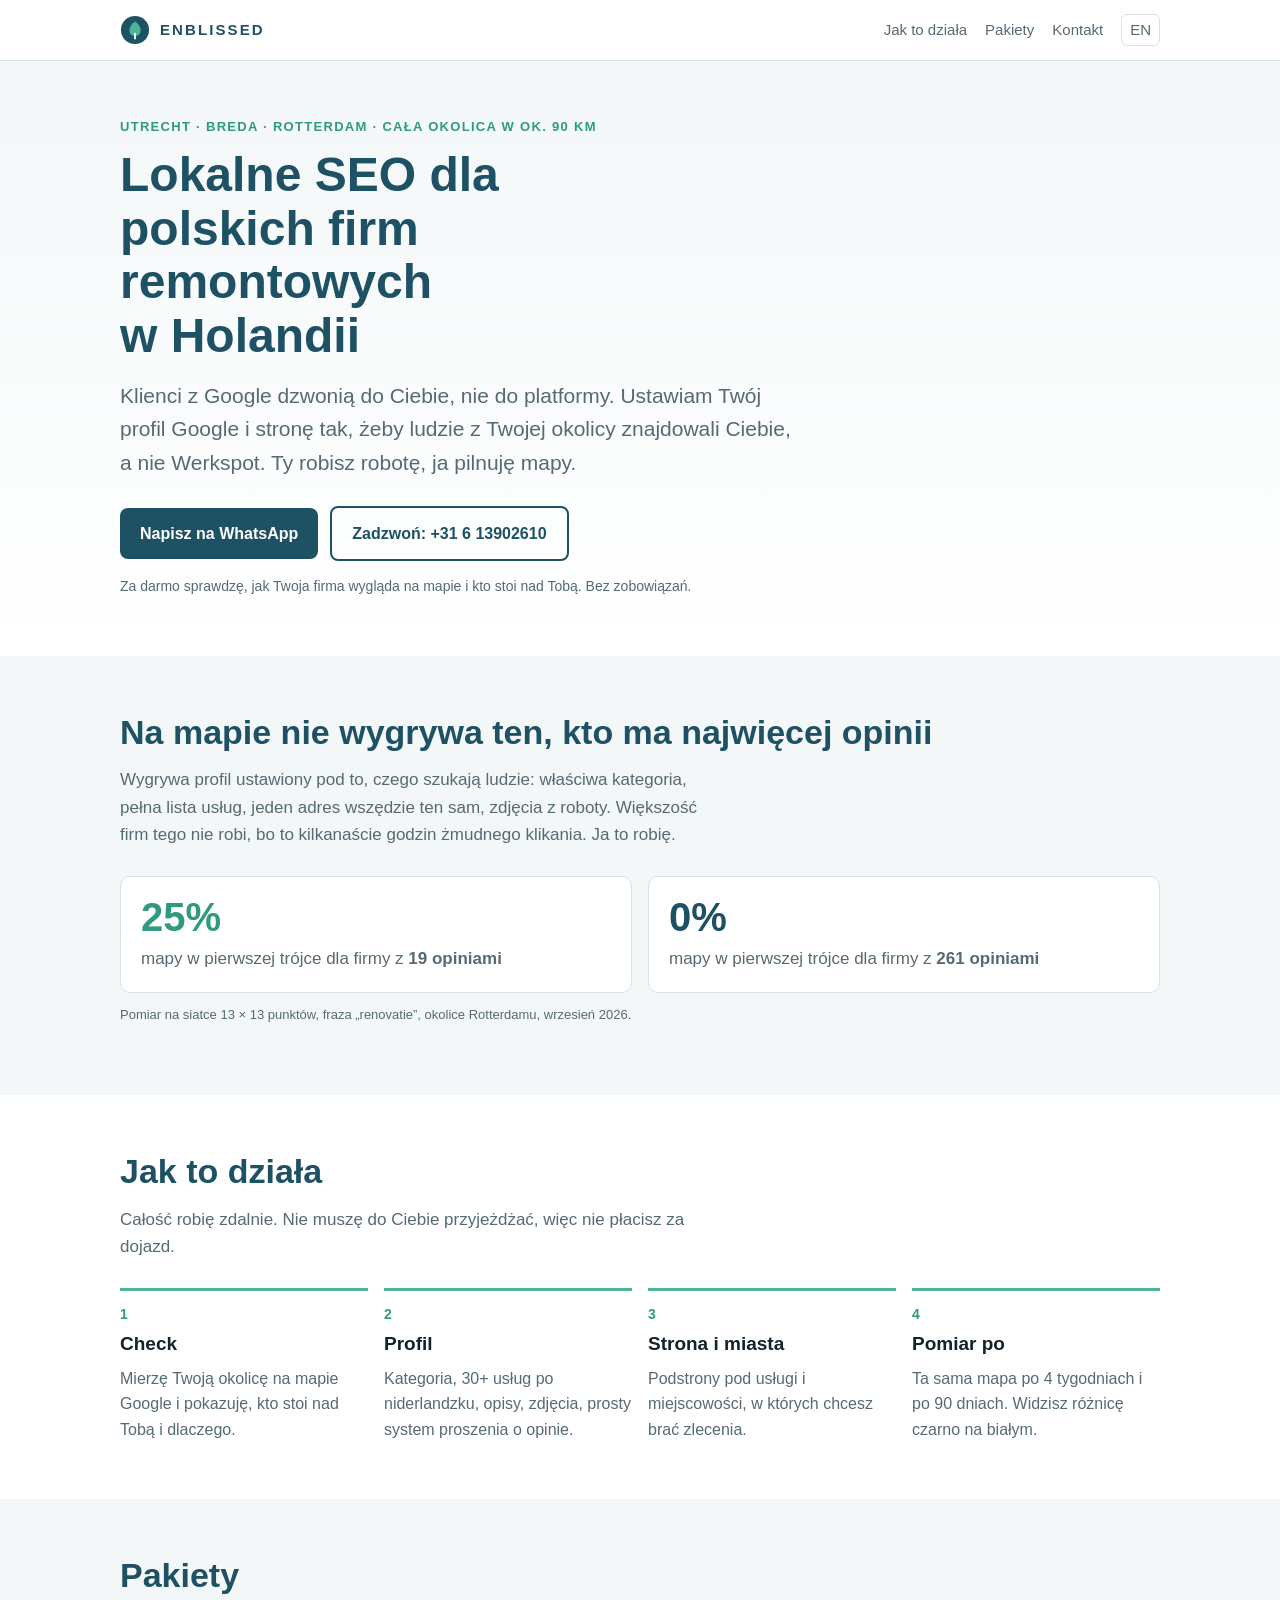
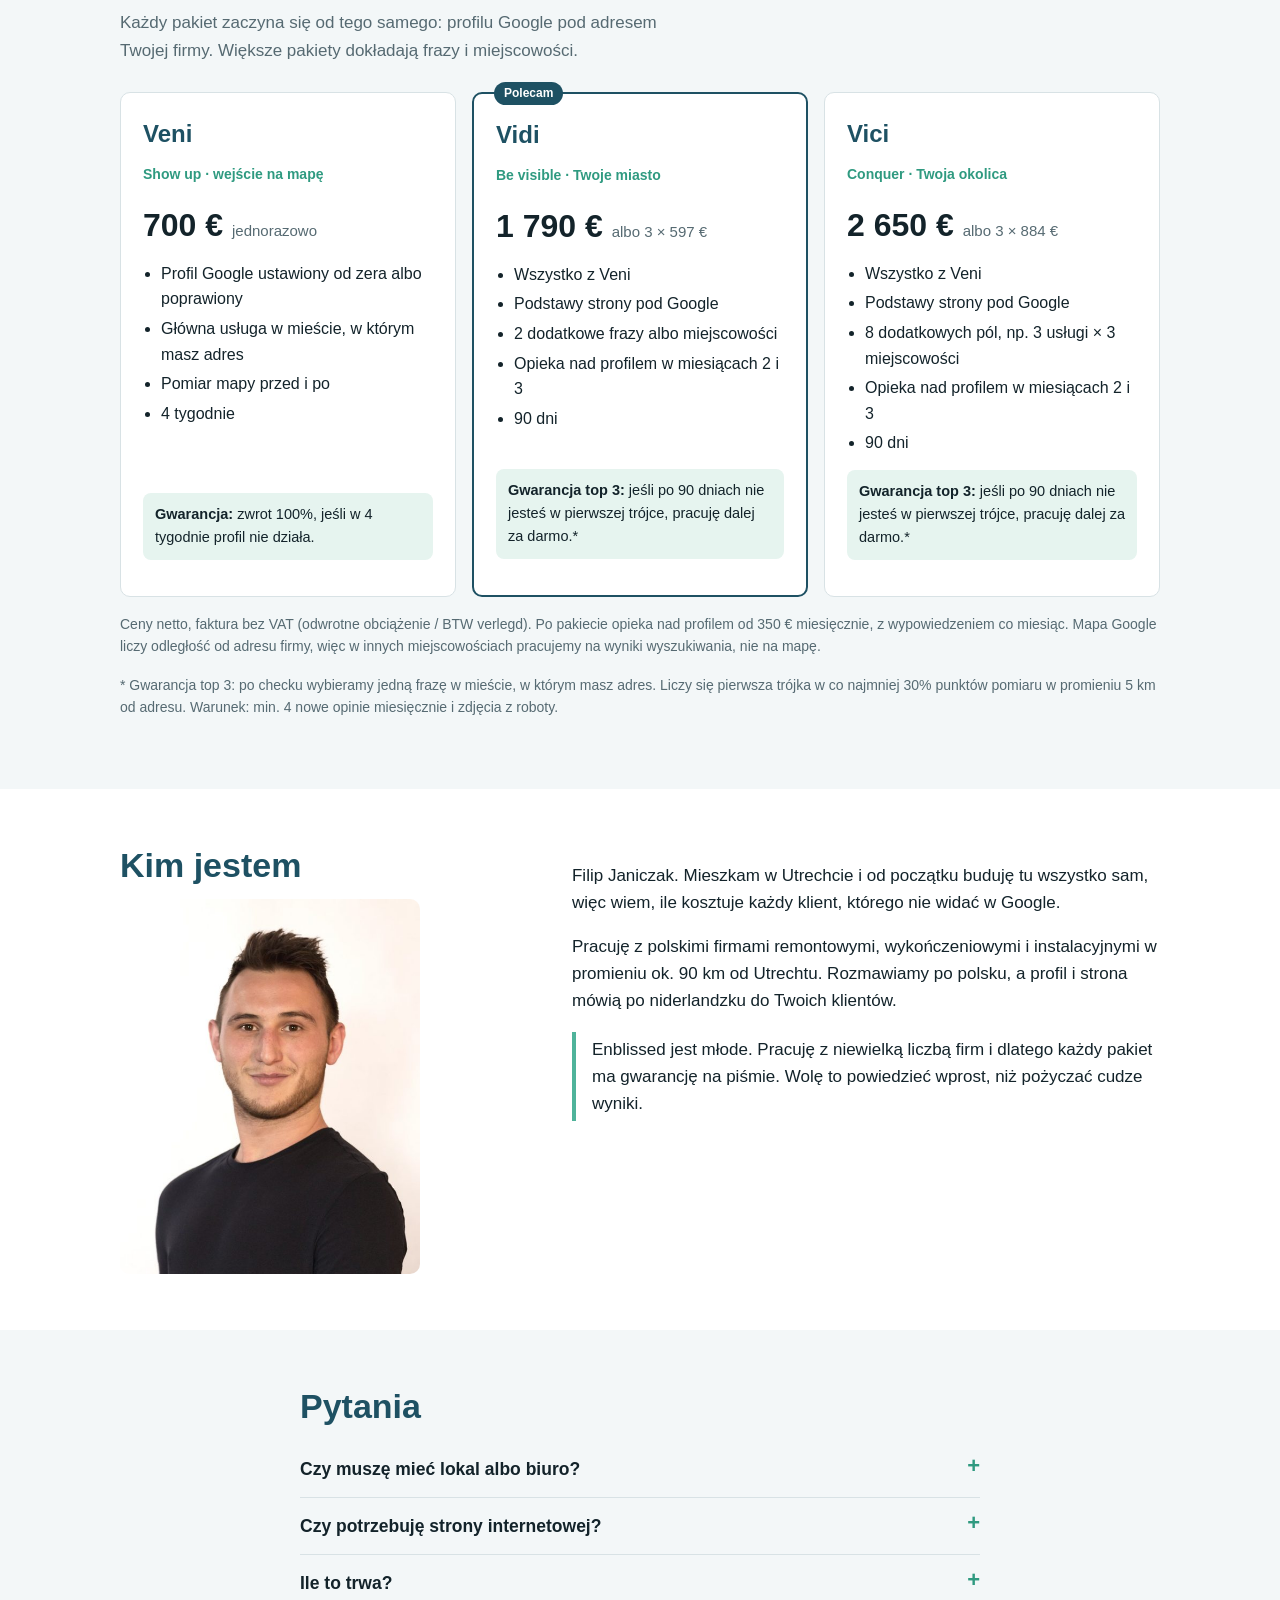
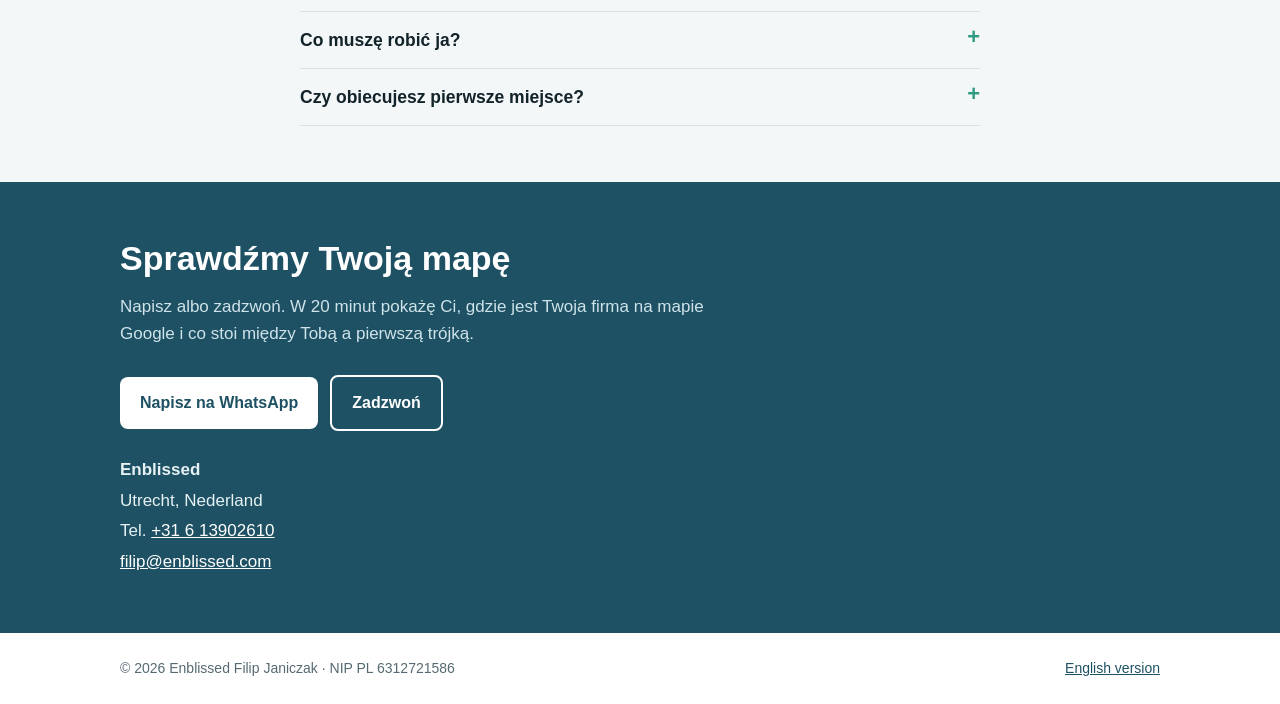
==== index.html @ 97178234 "Add files via upload" ====
<!doctype html>
<html lang="pl">
<head>
<meta charset="utf-8">
<meta name="viewport" content="width=device-width, initial-scale=1">
<title>Lokalne SEO Utrecht · Enblissed · pozycjonowanie w Google Maps i profil Google dla polskich firm remontowych w Holandii, więcej telefonów od klientów z Twojej okolicy</title>
<meta name="description" content="Lokalne SEO dla polskich firm remontowych w Holandii. Ustawiam profil Google i stronę tak, żeby klienci z Twojej okolicy dzwonili do Ciebie, nie do platformy. Utrecht i ok. 90 km wokół.">
<link rel="canonical" href="https://enblissed.com/">
<link rel="alternate" hreflang="pl" href="https://enblissed.com/">
<link rel="alternate" hreflang="en" href="https://enblissed.com/en/">
<link rel="alternate" hreflang="x-default" href="https://enblissed.com/">
<link rel="icon" href="/favicon.svg" type="image/svg+xml">
<link rel="stylesheet" href="/styles.css">
<meta property="og:title" content="Enblissed · Lokalne SEO dla polskich firm w Holandii">
<meta property="og:description" content="Klienci z Google dzwonią do Ciebie, nie do platformy.">
<meta property="og:url" content="https://enblissed.com/">
<meta property="og:type" content="website">
<script type="application/ld+json">
{
  "@context": "https://schema.org",
  "@type": "ProfessionalService",
  "name": "Enblissed",
  "url": "https://enblissed.com/",
  "telephone": "+31613902610",
  "email": "filip@enblissed.com",
  "address": {"@type": "PostalAddress", "addressLocality": "Utrecht", "addressCountry": "NL"},
  "areaServed": ["Utrecht","Amsterdam","Rotterdam","Den Haag","Breda","Tilburg","Den Bosch","Apeldoorn","Gouda","Amersfoort"],
  "priceRange": "€700–€2650",
  "founder": {"@type": "Person", "name": "Filip Janiczak"},
  "knowsLanguage": ["pl","en","nl"],
  "description": "Lokalne SEO i profil Google dla polskich firm remontowych w Holandii."
}
</script>
<script type="application/ld+json">
{
  "@context": "https://schema.org",
  "@type": "FAQPage",
  "mainEntity": [
    {"@type":"Question","name":"Czy muszę mieć lokal albo biuro?","acceptedAnswer":{"@type":"Answer","text":"Nie. Profil Google działa też bez lokalu, z ukrytym adresem. Wystarczy jeden adres, pod którym działasz, podawany wszędzie tak samo."}},
    {"@type":"Question","name":"Czy potrzebuję strony internetowej?","acceptedAnswer":{"@type":"Answer","text":"Do pakietu Veni nie. Przy Vidi i Vici podstrony pod frazy i miejscowości trafiają na Twoją stronę albo na stronę od partnera."}},
    {"@type":"Question","name":"Ile to trwa?","acceptedAnswer":{"@type":"Answer","text":"Profil stoi po 4 tygodniach i wtedy widać pierwszy ruch na mapie. Miejsce w pierwszej trójce trzyma się zwykle po około 3 miesiącach pracy."}},
    {"@type":"Question","name":"Co muszę robić ja?","acceptedAnswer":{"@type":"Answer","text":"Dwie rzeczy: prosić klientów o opinię i wysyłać zdjęcia z roboty. Resztę robię ja."}},
    {"@type":"Question","name":"Czy obiecujesz pierwsze miejsce?","acceptedAnswer":{"@type":"Answer","text":"Nie. Przy Vidi i Vici gwarantuję top 3 na jednej frazie w mieście, w którym masz adres: w co najmniej 30% punktów pomiaru w promieniu 5 km po 90 dniach. Jeśli nie dojdziemy, pracuję dalej za darmo."}}
  ]
}
</script>
</head>
<body>

<header class="top">
  <div class="wrap">
    <a class="brand" href="/"><img src="/favicon.svg" alt="" width="30" height="30">ENBLISSED</a>
    <nav aria-label="Menu">
      <a class="hide-m" href="#jak">Jak to działa</a>
      <a class="hide-m" href="#pakiety">Pakiety</a>
      <a class="hide-m" href="#kontakt">Kontakt</a>
      <a class="lang" href="/en/" hreflang="en" lang="en">EN</a>
    </nav>
  </div>
</header>

<main>
<section class="hero">
  <div class="wrap">
    <p class="eyebrow">Utrecht · Breda · Rotterdam · cała okolica w ok. 90 km</p>
    <h1>Lokalne SEO dla polskich firm remontowych w Holandii</h1>
    <p class="lede">Klienci z Google dzwonią do Ciebie, nie do platformy. Ustawiam Twój profil Google i stronę tak, żeby ludzie z Twojej okolicy znajdowali Ciebie, a nie Werkspot. Ty robisz robotę, ja pilnuję mapy.</p>
    <div class="cta">
      <a class="btn btn-main" href="https://wa.me/31613902610?text=Dzie%C5%84%20dobry%2C%20chc%C4%99%20sprawdzi%C4%87%2C%20jak%20moja%20firma%20wygl%C4%85da%20na%20mapie%20Google">Napisz na WhatsApp</a>
      <a class="btn btn-alt" href="tel:+31613902610">Zadzwoń: +31 6 13902610</a>
    </div>
    <p class="small" style="margin-top:14px">Za darmo sprawdzę, jak Twoja firma wygląda na mapie i kto stoi nad Tobą. Bez zobowiązań.</p>
  </div>
</section>

<section class="alt">
  <div class="wrap">
    <h2>Na mapie nie wygrywa ten, kto ma najwięcej opinii</h2>
    <p class="sub">Wygrywa profil ustawiony pod to, czego szukają ludzie: właściwa kategoria, pełna lista usług, jeden adres wszędzie ten sam, zdjęcia z roboty. Większość firm tego nie robi, bo to kilkanaście godzin żmudnego klikania. Ja to robię.</p>
    <div class="proof">
      <div class="stat win"><div class="n">25%</div><p>mapy w pierwszej trójce dla firmy z <strong>19 opiniami</strong></p></div>
      <div class="stat"><div class="n">0%</div><p>mapy w pierwszej trójce dla firmy z <strong>261 opiniami</strong></p></div>
    </div>
    <p class="source">Pomiar na siatce 13 × 13 punktów, fraza „renovatie”, okolice Rotterdamu, wrzesień 2026.</p>
  </div>
</section>

<section id="jak">
  <div class="wrap">
    <h2>Jak to działa</h2>
    <p class="sub">Całość robię zdalnie. Nie muszę do Ciebie przyjeżdżać, więc nie płacisz za dojazd.</p>
    <ol class="steps">
      <li><h3>Check</h3><p>Mierzę Twoją okolicę na mapie Google i pokazuję, kto stoi nad Tobą i dlaczego.</p></li>
      <li><h3>Profil</h3><p>Kategoria, 30+ usług po niderlandzku, opisy, zdjęcia, prosty system proszenia o opinie.</p></li>
      <li><h3>Strona i miasta</h3><p>Podstrony pod usługi i miejscowości, w których chcesz brać zlecenia.</p></li>
      <li><h3>Pomiar po</h3><p>Ta sama mapa po 4 tygodniach i po 90 dniach. Widzisz różnicę czarno na białym.</p></li>
    </ol>
  </div>
</section>

<section id="pakiety" class="alt">
  <div class="wrap">
    <h2>Pakiety</h2>
    <p class="sub">Każdy pakiet zaczyna się od tego samego: profilu Google pod adresem Twojej firmy. Większe pakiety dokładają frazy i miejscowości.</p>
    <div class="plans">
      <article class="plan">
        <p class="name">Veni</p>
        <p class="tag">Show up · wejście na mapę</p>
        <p class="price">700 € <small>jednorazowo</small></p>
        <ul>
          <li>Profil Google ustawiony od zera albo poprawiony</li>
          <li>Główna usługa w mieście, w którym masz adres</li>
          <li>Pomiar mapy przed i po</li>
          <li>4 tygodnie</li>
        </ul>
        <p class="g"><strong>Gwarancja:</strong> zwrot 100%, jeśli w 4 tygodnie profil nie działa.</p>
      </article>
      <article class="plan feat" data-badge="Polecam">
        <p class="name">Vidi</p>
        <p class="tag">Be visible · Twoje miasto</p>
        <p class="price">1 790 € <small>albo 3 × 597 €</small></p>
        <ul>
          <li>Wszystko z Veni</li>
          <li>Podstawy strony pod Google</li>
          <li>2 dodatkowe frazy albo miejscowości</li>
          <li>Opieka nad profilem w miesiącach 2 i 3</li>
          <li>90 dni</li>
        </ul>
        <p class="g"><strong>Gwarancja top 3:</strong> jeśli po 90 dniach nie jesteś w pierwszej trójce, pracuję dalej za darmo.*</p>
      </article>
      <article class="plan">
        <p class="name">Vici</p>
        <p class="tag">Conquer · Twoja okolica</p>
        <p class="price">2 650 € <small>albo 3 × 884 €</small></p>
        <ul>
          <li>Wszystko z Veni</li>
          <li>Podstawy strony pod Google</li>
          <li>8 dodatkowych pól, np. 3 usługi × 3 miejscowości</li>
          <li>Opieka nad profilem w miesiącach 2 i 3</li>
          <li>90 dni</li>
        </ul>
        <p class="g"><strong>Gwarancja top 3:</strong> jeśli po 90 dniach nie jesteś w pierwszej trójce, pracuję dalej za darmo.*</p>
      </article>
    </div>
    <p class="note">Ceny netto, faktura bez VAT (odwrotne obciążenie / BTW verlegd). Po pakiecie opieka nad profilem od 350 € miesięcznie, z wypowiedzeniem co miesiąc. Mapa Google liczy odległość od adresu firmy, więc w innych miejscowościach pracujemy na wyniki wyszukiwania, nie na mapę.</p>
    <p class="note">* Gwarancja top 3: po checku wybieramy jedną frazę w mieście, w którym masz adres. Liczy się pierwsza trójka w co najmniej 30% punktów pomiaru w promieniu 5 km od adresu. Warunek: min. 4 nowe opinie miesięcznie i zdjęcia z roboty.</p>
  </div>
</section>

<section>
  <div class="wrap about">
    <div>
      <h2>Kim jestem</h2>
      <img class="portrait" src="/filip.jpg" alt="Filip Janiczak, Enblissed" width="560" height="700" loading="lazy">
    </div>
    <div>
      <p>Filip Janiczak. Mieszkam w Utrechcie i od początku buduję tu wszystko sam, więc wiem, ile kosztuje każdy klient, którego nie widać w Google.</p>
      <p>Pracuję z polskimi firmami remontowymi, wykończeniowymi i instalacyjnymi w promieniu ok. 90 km od Utrechtu. Rozmawiamy po polsku, a profil i strona mówią po niderlandzku do Twoich klientów.</p>
      <p class="honest">Enblissed jest młode. Pracuję z niewielką liczbą firm i dlatego każdy pakiet ma gwarancję na piśmie. Wolę to powiedzieć wprost, niż pożyczać cudze wyniki.</p>
    </div>
  </div>
</section>

<section class="alt">
  <div class="wrap narrow">
    <h2>Pytania</h2>
    <details><summary>Czy muszę mieć lokal albo biuro?</summary><p>Nie. Profil Google działa też bez lokalu, z ukrytym adresem. Wystarczy jeden adres, pod którym działasz, podawany wszędzie tak samo.</p></details>
    <details><summary>Czy potrzebuję strony internetowej?</summary><p>Do pakietu Veni nie. Przy Vidi i Vici podstrony pod frazy i miejscowości trafiają na Twoją stronę albo na stronę od partnera.</p></details>
    <details><summary>Ile to trwa?</summary><p>Profil stoi po 4 tygodniach i wtedy widać pierwszy ruch na mapie. Miejsce w pierwszej trójce trzyma się zwykle po około 3 miesiącach pracy.</p></details>
    <details><summary>Co muszę robić ja?</summary><p>Dwie rzeczy: prosić klientów o opinię i wysyłać zdjęcia z roboty. Resztę robię ja.</p></details>
    <details><summary>Czy obiecujesz pierwsze miejsce?</summary><p>Nie. Przy Vidi i Vici gwarantuję top 3 na jednej frazie w mieście, w którym masz adres: w co najmniej 30% punktów pomiaru w promieniu 5 km po 90 dniach. Jeśli nie dojdziemy, pracuję dalej za darmo.</p></details>
  </div>
</section>

<section id="kontakt" class="contact">
  <div class="wrap">
    <h2>Sprawdźmy Twoją mapę</h2>
    <p class="sub">Napisz albo zadzwoń. W 20 minut pokażę Ci, gdzie jest Twoja firma na mapie Google i co stoi między Tobą a pierwszą trójką.</p>
    <div class="cta">
      <a class="btn btn-main" href="https://wa.me/31613902610?text=Dzie%C5%84%20dobry%2C%20chc%C4%99%20sprawdzi%C4%87%2C%20jak%20moja%20firma%20wygl%C4%85da%20na%20mapie%20Google">Napisz na WhatsApp</a>
      <a class="btn btn-alt" href="tel:+31613902610">Zadzwoń</a>
    </div>
    <address class="nap">
      <strong>Enblissed</strong><br>
      Utrecht, Nederland<br>
      Tel. <a href="tel:+31613902610">+31 6 13902610</a><br>
      <a href="mailto:filip@enblissed.com">filip@enblissed.com</a>
    </address>
    <!-- MAPA PROFILU GOOGLE: w profilu Google kliknij Udostępnij → Umieść mapę, skopiuj kod <iframe> i wklej tutaj,
         dodając class="map" loading="lazy". Do tego czasu mapa jest wyłączona, żeby nie pokazać złego miejsca. -->
  </div>
</section>
</main>

<footer>
  <div class="wrap">
    <span>© 2026 Enblissed Filip Janiczak · NIP PL 6312721586</span>
    <a href="/en/" hreflang="en" lang="en">English version</a>
  </div>
</footer>
</body>
</html>
---- styles.css ----
/* Enblissed. Systemowe fonty: zero zapytań do zewnętrznych serwerów, więc bez banera cookies. */
:root{
  --navy:#1E5163; --navy-d:#163c4a; --green:#2f9a80; --green-l:#4FB39A; --green-soft:#e6f4ef;
  --bg:#ffffff; --bg-alt:#f3f7f8; --fg:#13232a; --mute:#566a72; --line:#d8e2e5;
  --font:-apple-system,BlinkMacSystemFont,"Segoe UI",Roboto,"Helvetica Neue",Arial,sans-serif;
  --radius:10px;
}
*{box-sizing:border-box}
html{scroll-behavior:smooth}
@media (prefers-reduced-motion:reduce){html{scroll-behavior:auto}}
body{margin:0;background:var(--bg);color:var(--fg);font-family:var(--font);font-size:17px;line-height:1.6}
img{max-width:100%;height:auto}
a{color:var(--navy)}
a:focus-visible,button:focus-visible{outline:3px solid var(--green-l);outline-offset:2px}
.wrap{max-width:1080px;margin:0 auto;padding-inline:20px}
.narrow{max-width:720px}

/* nagłówek */
.top{border-bottom:1px solid var(--line);background:var(--bg)}
.top .wrap{display:flex;align-items:center;justify-content:space-between;gap:16px;padding-block:14px}
.brand{display:flex;align-items:center;gap:10px;text-decoration:none;color:var(--navy);font-weight:800;letter-spacing:.14em;font-size:15px}
.brand img{width:30px;height:30px}
.top nav{display:flex;align-items:center;gap:18px;font-size:15px}
.top nav a{text-decoration:none;color:var(--mute)}
.top nav a:hover{color:var(--navy)}
.lang{border:1px solid var(--line);border-radius:6px;padding:3px 8px}
@media (max-width:720px){.top nav .hide-m{display:none}}

/* hero */
.hero{padding-block:56px 44px;background:linear-gradient(180deg,var(--bg-alt),var(--bg))}
.eyebrow{font-size:13px;letter-spacing:.1em;text-transform:uppercase;color:var(--green);font-weight:700;margin:0 0 10px}
h1{font-size:clamp(30px,5vw,48px);line-height:1.12;color:var(--navy);margin:0 0 16px;max-width:20ch;text-wrap:balance}
.lede{font-size:clamp(18px,2.2vw,21px);color:var(--mute);max-width:58ch;margin:0 0 26px}
.cta{display:flex;flex-wrap:wrap;gap:12px;align-items:center}
.btn{display:inline-block;text-decoration:none;font-weight:700;border-radius:8px;padding:13px 20px;font-size:16px}
.btn-main{background:var(--navy);color:#fff}
.btn-main:hover{background:var(--navy-d)}
.btn-alt{border:2px solid var(--navy);color:var(--navy)}
.small{font-size:14px;color:var(--mute)}

section{padding-block:56px}
section.alt{background:var(--bg-alt)}
h2{font-size:clamp(24px,3.4vw,34px);line-height:1.2;color:var(--navy);margin:0 0 14px;text-wrap:balance}
h3{font-size:19px;margin:0 0 6px;color:var(--fg)}
.sub{color:var(--mute);max-width:62ch;margin:0 0 28px}

/* dowód */
.proof{display:grid;grid-template-columns:repeat(2,minmax(0,1fr));gap:16px;margin-top:8px}
@media (max-width:640px){.proof{grid-template-columns:minmax(0,1fr)}}
.stat{background:var(--bg);border:1px solid var(--line);border-radius:var(--radius);padding:20px}
.stat .n{font-size:40px;font-weight:800;color:var(--navy);line-height:1}
.stat.win .n{color:var(--green)}
.stat p{margin:8px 0 0;color:var(--mute)}
.source{font-size:13px;color:var(--mute);margin-top:12px}

/* kroki */
.steps{display:grid;grid-template-columns:repeat(4,minmax(0,1fr));gap:16px;counter-reset:s;padding:0;list-style:none;margin:0}
@media (max-width:860px){.steps{grid-template-columns:repeat(2,minmax(0,1fr))}}
@media (max-width:520px){.steps{grid-template-columns:minmax(0,1fr)}}
.steps li{counter-increment:s;border-top:3px solid var(--green-l);padding-top:12px}
.steps li::before{content:counter(s);font-weight:800;color:var(--green);font-size:14px;display:block;margin-bottom:4px}
.steps p{margin:0;color:var(--mute);font-size:16px}

/* pakiety */
.plans{display:grid;grid-template-columns:repeat(3,minmax(0,1fr));gap:16px;align-items:stretch}
@media (max-width:860px){.plans{grid-template-columns:minmax(0,1fr)}}
.plan{background:var(--bg);border:1px solid var(--line);border-radius:var(--radius);padding:22px;display:flex;flex-direction:column;gap:10px}
.plan.feat{border:2px solid var(--navy);position:relative}
.plan.feat::before{content:attr(data-badge);position:absolute;top:-12px;left:20px;background:var(--navy);color:#fff;font-size:12px;font-weight:700;padding:2px 10px;border-radius:20px}
.plan .name{font-size:24px;font-weight:800;color:var(--navy);margin:0}
.plan .tag{color:var(--green);font-weight:700;font-size:14px;margin:0}
.plan .price{font-size:32px;font-weight:800;margin:4px 0 0}
.plan .price small{font-size:15px;font-weight:400;color:var(--mute)}
.plan ul{margin:0;padding-left:18px;color:var(--fg);font-size:16px}
.plan li{margin-bottom:4px}
.plan .g{background:var(--green-soft);border-radius:8px;padding:10px 12px;font-size:14.5px;margin-top:auto}
.note{font-size:14px;color:var(--mute);margin-top:16px}

/* o mnie */
.about{display:grid;grid-template-columns:minmax(0,1fr) minmax(0,1.4fr);gap:32px;align-items:start}
@media (max-width:760px){.about{grid-template-columns:minmax(0,1fr)}}
.portrait{display:block;width:100%;max-width:300px;border-radius:var(--radius);margin-top:8px}
.honest{border-left:4px solid var(--green-l);padding:4px 0 4px 16px;color:var(--fg);margin:16px 0 0}

/* FAQ */
details{border-bottom:1px solid var(--line);padding:14px 0}
summary{cursor:pointer;font-weight:700;font-size:17.5px;list-style:none;display:flex;justify-content:space-between;gap:12px}
summary::-webkit-details-marker{display:none}
summary::after{content:"+";color:var(--green);font-size:22px;line-height:1}
details[open] summary::after{content:"–"}
details p{margin:10px 0 0;color:var(--mute)}

/* kontakt */
.contact{background:var(--navy);color:#fff}
.contact h2{color:#fff}
.contact .sub{color:#cfe3ea}
.contact .btn-main{background:#fff;color:var(--navy)}
.contact .btn-alt{border-color:#fff;color:#fff}
.nap{margin-top:24px;font-style:normal;line-height:1.8;color:#e6f1f4}
.nap a{color:#fff}
.map{margin-top:24px;border-radius:var(--radius);overflow:hidden;border:0;width:100%;height:280px}

footer{padding-block:24px;font-size:14px;color:var(--mute)}
footer .wrap{display:flex;flex-wrap:wrap;justify-content:space-between;gap:10px}
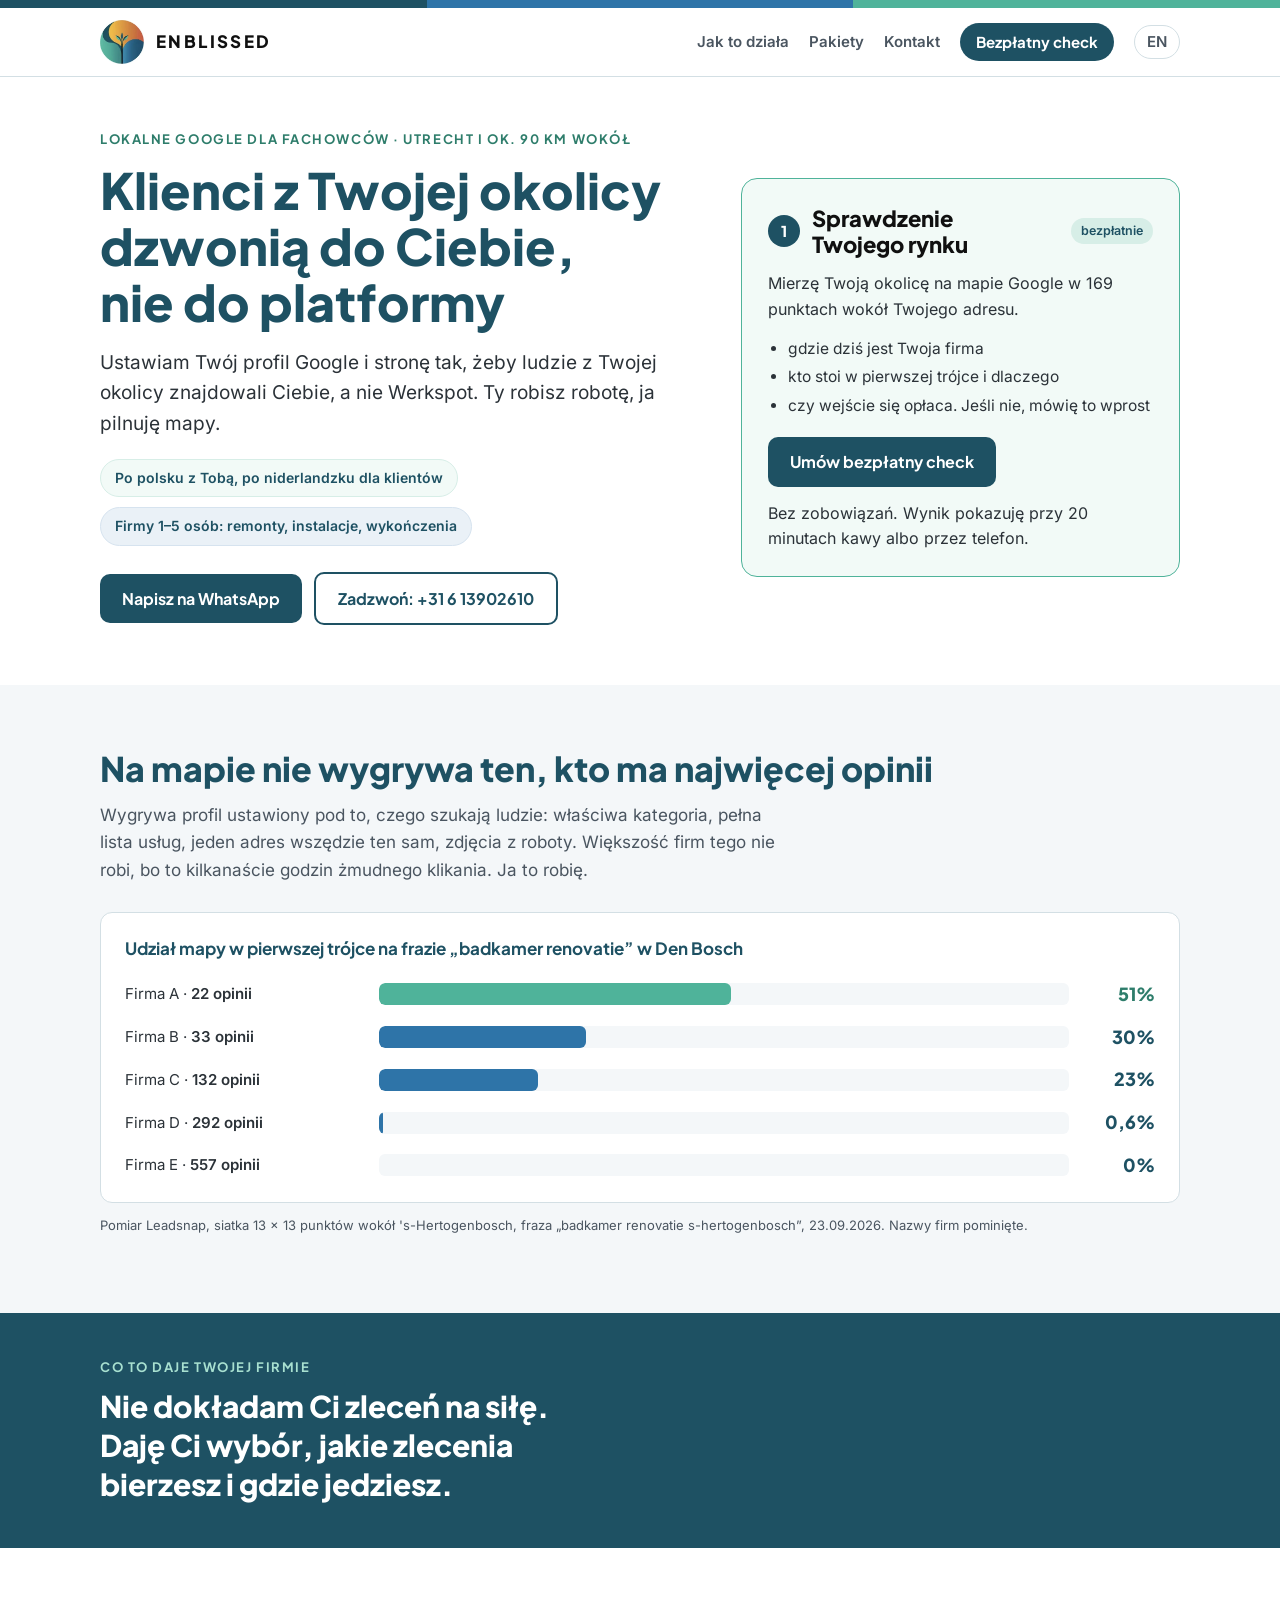
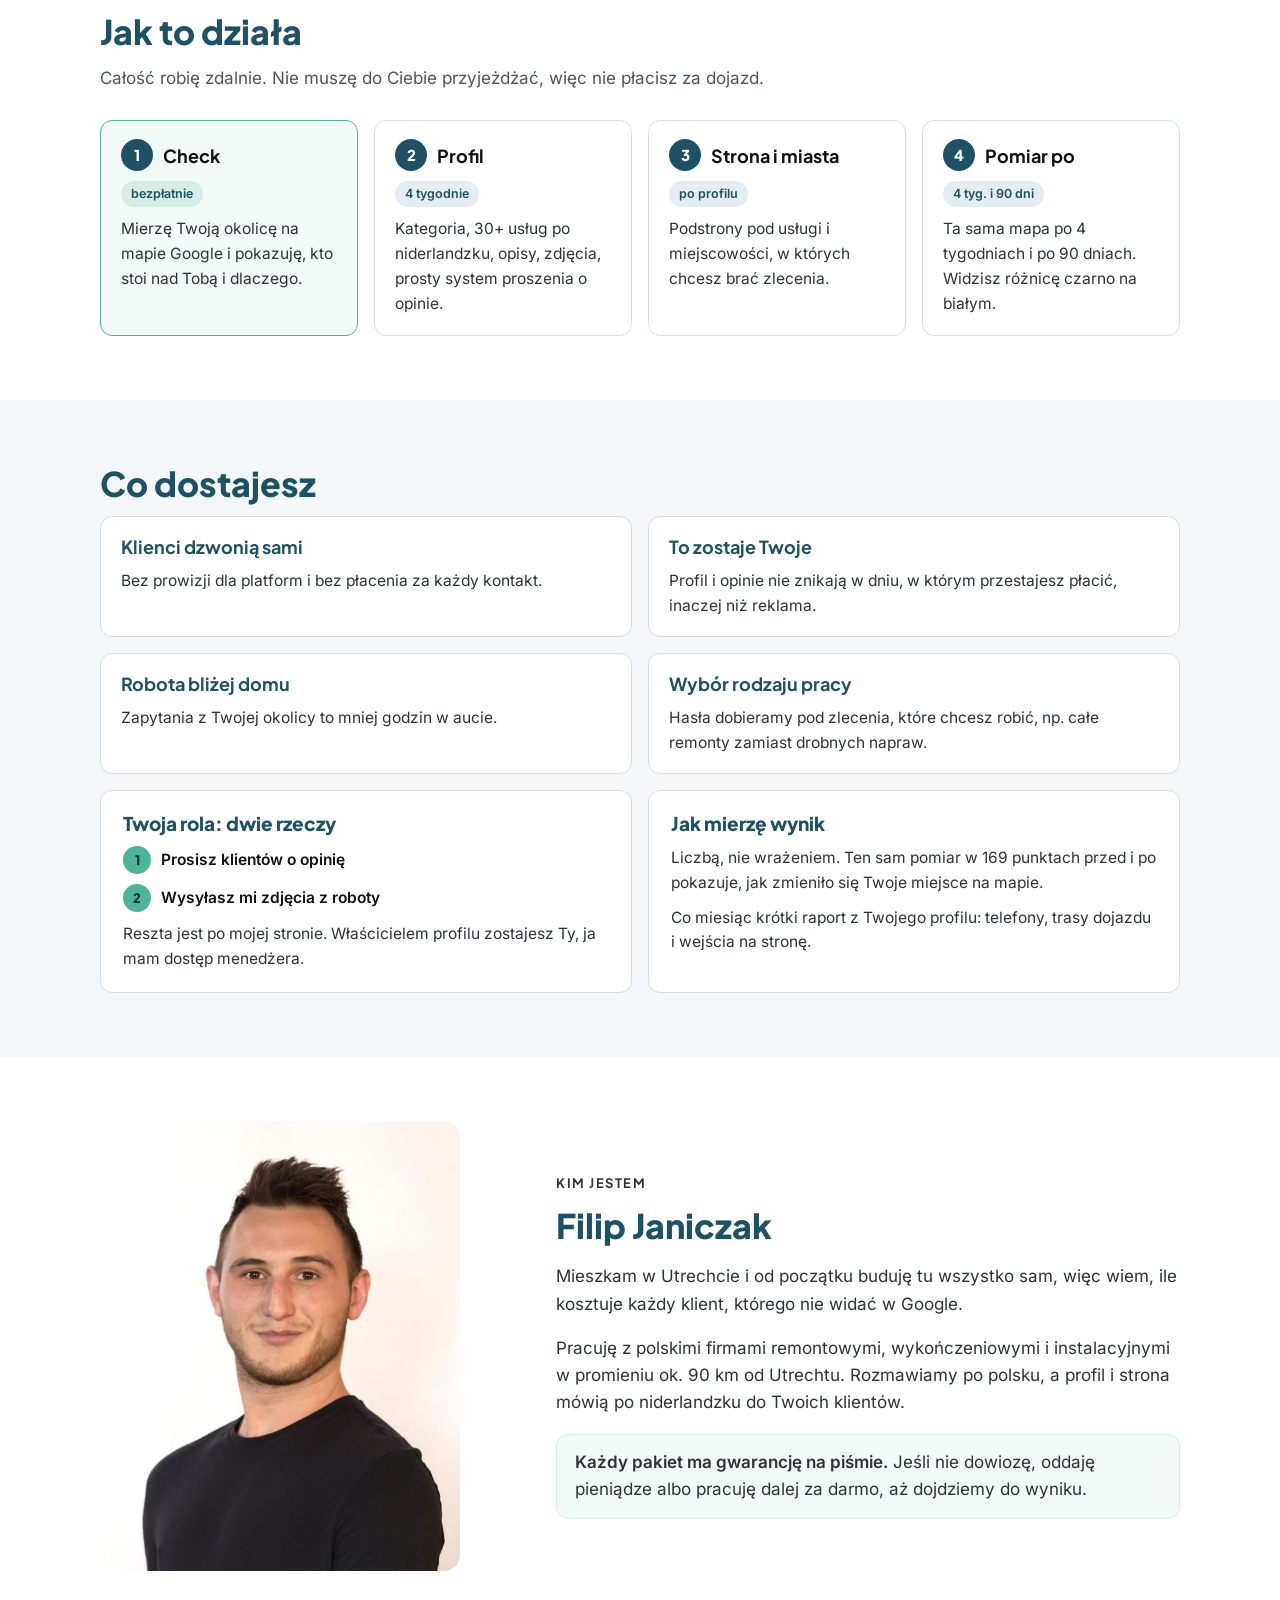
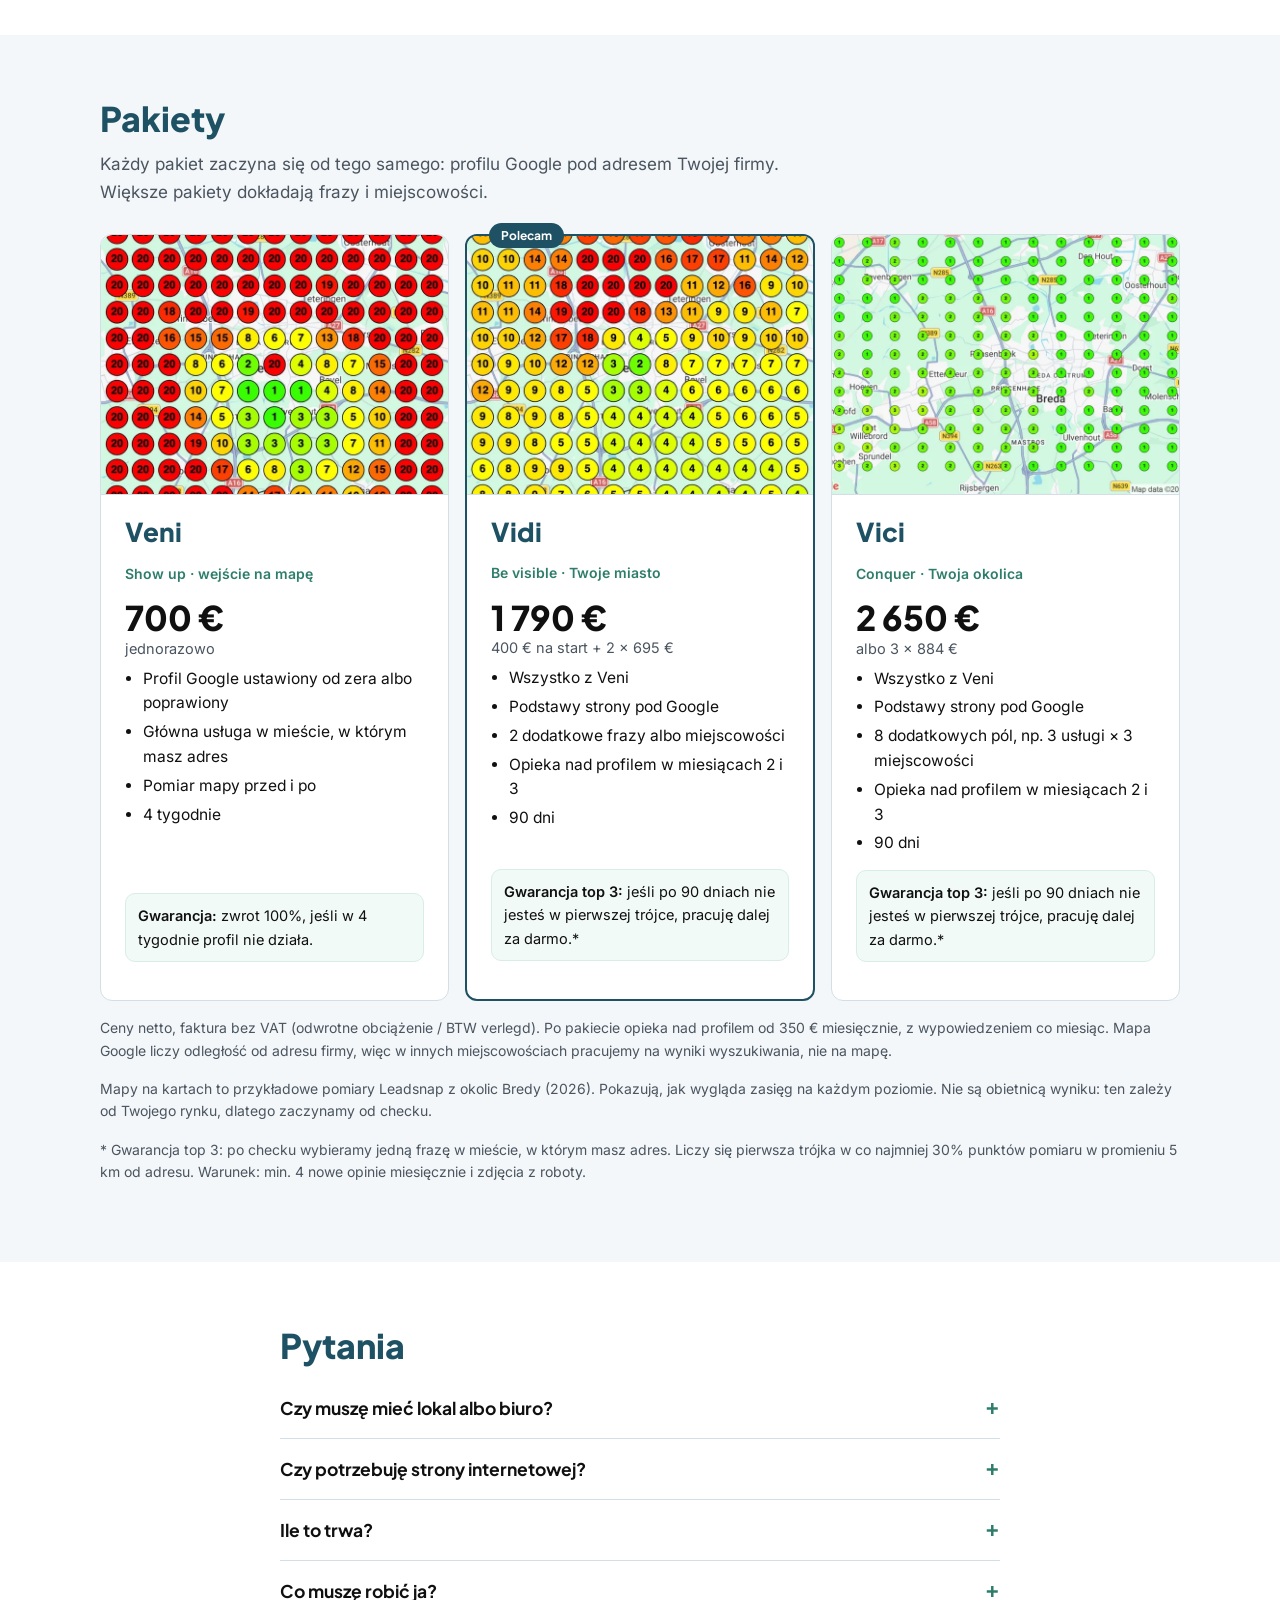
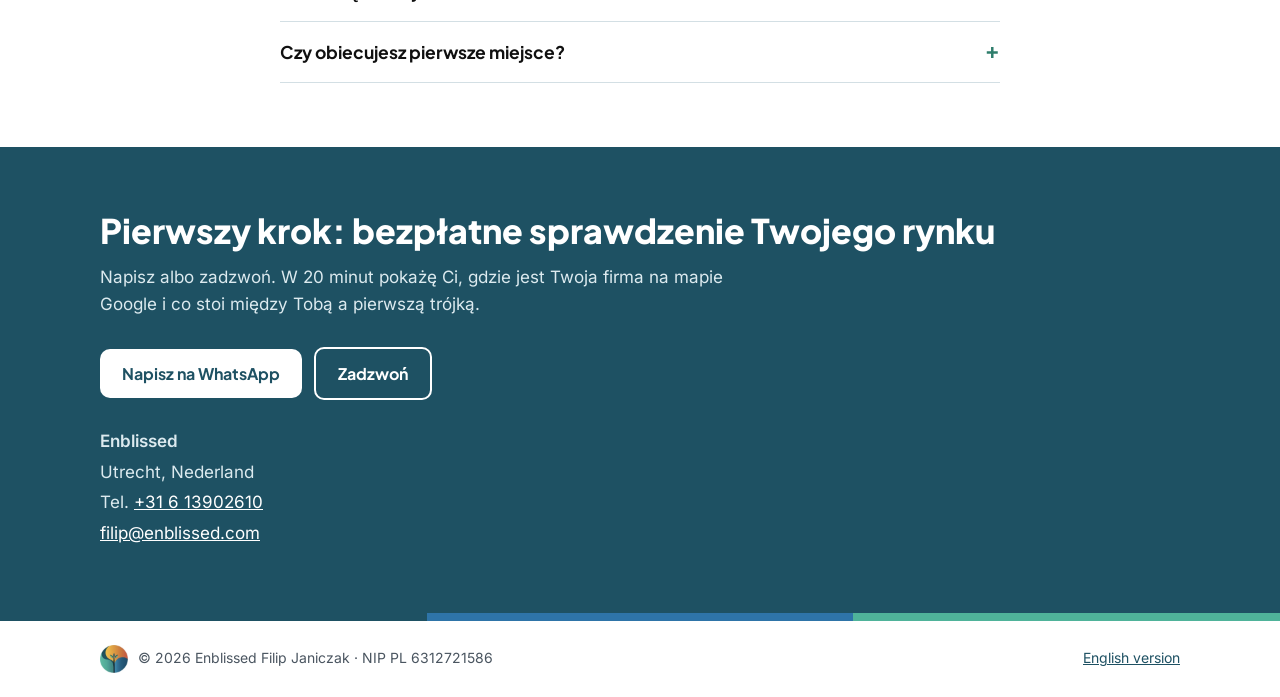
==== commit 12c0d987: "Add files via upload changes with heatmaps on products" ====
--- a/index.html
+++ b/index.html
@@ -3,24 +3,29 @@
 <head>
 <meta charset="utf-8">
 <meta name="viewport" content="width=device-width, initial-scale=1">
-<title>Lokalne SEO Utrecht · Enblissed · pozycjonowanie w Google Maps i profil Google dla polskich firm remontowych w Holandii, więcej telefonów od klientów z Twojej okolicy</title>
-<meta name="description" content="Lokalne SEO dla polskich firm remontowych w Holandii. Ustawiam profil Google i stronę tak, żeby klienci z Twojej okolicy dzwonili do Ciebie, nie do platformy. Utrecht i ok. 90 km wokół.">
+<title>Lokalne SEO Utrecht | Enblissed | szukasz kogoś, kto ustawi Twoją firmę w Google Maps? Profil Google i strona dla polskich firm remontowych w Holandii</title>
+<meta name="description" content="Klienci z Twojej okolicy dzwonią do Ciebie, nie do platformy. Ustawiam profil Google i stronę polskich firm remontowych i instalacyjnych w Holandii. Bezpłatny check Twojego rynku. Utrecht i ok. 90 km wokół.">
 <link rel="canonical" href="https://enblissed.com/">
 <link rel="alternate" hreflang="pl" href="https://enblissed.com/">
 <link rel="alternate" hreflang="en" href="https://enblissed.com/en/">
 <link rel="alternate" hreflang="x-default" href="https://enblissed.com/">
-<link rel="icon" href="/favicon.svg" type="image/svg+xml">
+<link rel="icon" href="/img/favicon.png" type="image/png">
+<link rel="apple-touch-icon" href="/img/apple-touch-icon.png">
+<link rel="preload" href="/fonts/plus-jakarta-sans-latin-800-normal.woff2" as="font" type="font/woff2" crossorigin>
+<link rel="preload" href="/fonts/inter-latin-400-normal.woff2" as="font" type="font/woff2" crossorigin>
 <link rel="stylesheet" href="/styles.css">
-<meta property="og:title" content="Enblissed · Lokalne SEO dla polskich firm w Holandii">
-<meta property="og:description" content="Klienci z Google dzwonią do Ciebie, nie do platformy.">
+<meta property="og:title" content="Enblissed · Klienci z okolicy dzwonią do Ciebie, nie do platformy">
+<meta property="og:description" content="Profil Google i strona dla polskich firm remontowych w Holandii. Bezpłatny check Twojego rynku.">
 <meta property="og:url" content="https://enblissed.com/">
 <meta property="og:type" content="website">
+<meta property="og:image" content="https://enblissed.com/img/logo.webp">
 <script type="application/ld+json">
 {
   "@context": "https://schema.org",
   "@type": "ProfessionalService",
   "name": "Enblissed",
   "url": "https://enblissed.com/",
+  "logo": "https://enblissed.com/img/logo.webp",
   "telephone": "+31613902610",
   "email": "filip@enblissed.com",
   "address": {"@type": "PostalAddress", "addressLocality": "Utrecht", "addressCountry": "NL"},
@@ -47,13 +52,15 @@
 </head>
 <body>
 
+<div class="stripe" aria-hidden="true"><span></span><span></span><span></span></div>
 <header class="top">
   <div class="wrap">
-    <a class="brand" href="/"><img src="/favicon.svg" alt="" width="30" height="30">ENBLISSED</a>
+    <a class="brand" href="/"><img src="/img/sygnet.webp" alt="" width="44" height="44"><span>ENBLISSED</span></a>
     <nav aria-label="Menu">
       <a class="hide-m" href="#jak">Jak to działa</a>
       <a class="hide-m" href="#pakiety">Pakiety</a>
       <a class="hide-m" href="#kontakt">Kontakt</a>
+      <a class="nav-cta" href="/book-free-consultation/">Bezpłatny check</a>
       <a class="lang" href="/en/" hreflang="en" lang="en">EN</a>
     </nav>
   </div>
@@ -62,14 +69,35 @@
 <main>
 <section class="hero">
   <div class="wrap">
-    <p class="eyebrow">Utrecht · Breda · Rotterdam · cała okolica w ok. 90 km</p>
-    <h1>Lokalne SEO dla polskich firm remontowych w Holandii</h1>
-    <p class="lede">Klienci z Google dzwonią do Ciebie, nie do platformy. Ustawiam Twój profil Google i stronę tak, żeby ludzie z Twojej okolicy znajdowali Ciebie, a nie Werkspot. Ty robisz robotę, ja pilnuję mapy.</p>
-    <div class="cta">
-      <a class="btn btn-main" href="https://wa.me/31613902610?text=Dzie%C5%84%20dobry%2C%20chc%C4%99%20sprawdzi%C4%87%2C%20jak%20moja%20firma%20wygl%C4%85da%20na%20mapie%20Google">Napisz na WhatsApp</a>
-      <a class="btn btn-alt" href="tel:+31613902610">Zadzwoń: +31 6 13902610</a>
-    </div>
-    <p class="small" style="margin-top:14px">Za darmo sprawdzę, jak Twoja firma wygląda na mapie i kto stoi nad Tobą. Bez zobowiązań.</p>
+    <div>
+      <p class="eyebrow">Lokalne Google dla fachowców · Utrecht i ok. 90 km wokół</p>
+      <h1>Klienci z Twojej okolicy dzwonią do Ciebie, nie do platformy</h1>
+      <p class="lede">Ustawiam Twój profil Google i stronę tak, żeby ludzie z Twojej okolicy znajdowali Ciebie, a nie Werkspot. Ty robisz robotę, ja pilnuję mapy.</p>
+      <ul class="chips">
+        <li>Po polsku z Tobą, po niderlandzku dla klientów</li>
+        <li>Firmy 1–5 osób: remonty, instalacje, wykończenia</li>
+      </ul>
+      <div class="cta">
+        <a class="btn btn-main" href="https://wa.me/31613902610?text=Dzie%C5%84%20dobry%2C%20chc%C4%99%20sprawdzi%C4%87%2C%20jak%20moja%20firma%20wygl%C4%85da%20na%20mapie%20Google">Napisz na WhatsApp</a>
+        <a class="btn btn-alt" href="tel:+31613902610">Zadzwoń: +31 6 13902610</a>
+      </div>
+    </div>
+
+    <aside class="check" aria-labelledby="check-tytul">
+      <div class="row">
+        <span class="num" aria-hidden="true">1</span>
+        <h2 id="check-tytul">Sprawdzenie Twojego rynku</h2>
+        <span class="pill free">bezpłatnie</span>
+      </div>
+      <p>Mierzę Twoją okolicę na mapie Google w 169 punktach wokół Twojego adresu.</p>
+      <ul>
+        <li>gdzie dziś jest Twoja firma</li>
+        <li>kto stoi w pierwszej trójce i dlaczego</li>
+        <li>czy wejście się opłaca. Jeśli nie, mówię to wprost</li>
+      </ul>
+      <a class="btn btn-main" href="/book-free-consultation/">Umów bezpłatny check</a>
+      <p class="small">Bez zobowiązań. Wynik pokazuję przy 20 minutach kawy albo przez telefon.</p>
+    </aside>
   </div>
 </section>
 
@@ -77,24 +105,85 @@
   <div class="wrap">
     <h2>Na mapie nie wygrywa ten, kto ma najwięcej opinii</h2>
     <p class="sub">Wygrywa profil ustawiony pod to, czego szukają ludzie: właściwa kategoria, pełna lista usług, jeden adres wszędzie ten sam, zdjęcia z roboty. Większość firm tego nie robi, bo to kilkanaście godzin żmudnego klikania. Ja to robię.</p>
-    <div class="proof">
-      <div class="stat win"><div class="n">25%</div><p>mapy w pierwszej trójce dla firmy z <strong>19 opiniami</strong></p></div>
-      <div class="stat"><div class="n">0%</div><p>mapy w pierwszej trójce dla firmy z <strong>261 opiniami</strong></p></div>
-    </div>
-    <p class="source">Pomiar na siatce 13 × 13 punktów, fraza „renovatie”, okolice Rotterdamu, wrzesień 2026.</p>
-  </div>
-</section>
+    <figure class="bars">
+      <figcaption>Udział mapy w pierwszej trójce na frazie „badkamer renovatie” w Den Bosch</figcaption>
+      <div class="bar win"><span class="who">Firma A · <strong>22 opinii</strong></span><span class="track"><span class="fill" style="width:51%"></span></span><span class="val">51%</span></div>
+      <div class="bar"><span class="who">Firma B · <strong>33 opinii</strong></span><span class="track"><span class="fill" style="width:30%"></span></span><span class="val">30%</span></div>
+      <div class="bar"><span class="who">Firma C · <strong>132 opinii</strong></span><span class="track"><span class="fill" style="width:23%"></span></span><span class="val">23%</span></div>
+      <div class="bar"><span class="who">Firma D · <strong>292 opinii</strong></span><span class="track"><span class="fill" style="width:0.6%"></span></span><span class="val">0,6%</span></div>
+      <div class="bar"><span class="who">Firma E · <strong>557 opinii</strong></span><span class="track"><span class="fill" style="width:0%"></span></span><span class="val">0%</span></div>
+    </figure>
+    <p class="source">Pomiar Leadsnap, siatka 13 × 13 punktów wokół 's-Hertogenbosch, fraza „badkamer renovatie s-hertogenbosch”, 23.09.2026. Nazwy firm pominięte.</p>
+  </div>
+</section>
+
+<div class="band">
+  <div class="wrap">
+    <p class="kick">Co to daje Twojej firmie</p>
+    <p class="big">Nie dokładam Ci zleceń na siłę. Daję Ci wybór, jakie zlecenia bierzesz i gdzie jedziesz.</p>
+  </div>
+</div>
 
 <section id="jak">
   <div class="wrap">
     <h2>Jak to działa</h2>
     <p class="sub">Całość robię zdalnie. Nie muszę do Ciebie przyjeżdżać, więc nie płacisz za dojazd.</p>
-    <ol class="steps">
-      <li><h3>Check</h3><p>Mierzę Twoją okolicę na mapie Google i pokazuję, kto stoi nad Tobą i dlaczego.</p></li>
-      <li><h3>Profil</h3><p>Kategoria, 30+ usług po niderlandzku, opisy, zdjęcia, prosty system proszenia o opinie.</p></li>
-      <li><h3>Strona i miasta</h3><p>Podstrony pod usługi i miejscowości, w których chcesz brać zlecenia.</p></li>
-      <li><h3>Pomiar po</h3><p>Ta sama mapa po 4 tygodniach i po 90 dniach. Widzisz różnicę czarno na białym.</p></li>
-    </ol>
+    <div class="cards four">
+      <div class="card on">
+        <div class="row"><span class="num" aria-hidden="true">1</span><h3>Check</h3><span class="pill free">bezpłatnie</span></div>
+        <p>Mierzę Twoją okolicę na mapie Google i pokazuję, kto stoi nad Tobą i dlaczego.</p>
+      </div>
+      <div class="card">
+        <div class="row"><span class="num" aria-hidden="true">2</span><h3>Profil</h3><span class="pill">4 tygodnie</span></div>
+        <p>Kategoria, 30+ usług po niderlandzku, opisy, zdjęcia, prosty system proszenia o opinie.</p>
+      </div>
+      <div class="card">
+        <div class="row"><span class="num" aria-hidden="true">3</span><h3>Strona i miasta</h3><span class="pill">po profilu</span></div>
+        <p>Podstrony pod usługi i miejscowości, w których chcesz brać zlecenia.</p>
+      </div>
+      <div class="card">
+        <div class="row"><span class="num" aria-hidden="true">4</span><h3>Pomiar po</h3><span class="pill">4 tyg. i 90 dni</span></div>
+        <p>Ta sama mapa po 4 tygodniach i po 90 dniach. Widzisz różnicę czarno na białym.</p>
+      </div>
+    </div>
+  </div>
+</section>
+
+<section class="alt">
+  <div class="wrap">
+    <h2>Co dostajesz</h2>
+    <div class="cards">
+      <div class="card"><h3 class="b">Klienci dzwonią sami</h3><p>Bez prowizji dla platform i bez płacenia za każdy kontakt.</p></div>
+      <div class="card"><h3 class="b">To zostaje Twoje</h3><p>Profil i opinie nie znikają w dniu, w którym przestajesz płacić, inaczej niż reklama.</p></div>
+      <div class="card"><h3 class="b">Robota bliżej domu</h3><p>Zapytania z Twojej okolicy to mniej godzin w aucie.</p></div>
+      <div class="card"><h3 class="b">Wybór rodzaju pracy</h3><p>Hasła dobieramy pod zlecenia, które chcesz robić, np. całe remonty zamiast drobnych napraw.</p></div>
+    </div>
+    <div class="duo">
+      <div class="box">
+        <h3>Twoja rola: dwie rzeczy</h3>
+        <div class="task"><span class="num" aria-hidden="true">1</span>Prosisz klientów o opinię</div>
+        <div class="task"><span class="num" aria-hidden="true">2</span>Wysyłasz mi zdjęcia z roboty</div>
+        <p>Reszta jest po mojej stronie. Właścicielem profilu zostajesz Ty, ja mam dostęp menedżera.</p>
+      </div>
+      <div class="box">
+        <h3>Jak mierzę wynik</h3>
+        <p>Liczbą, nie wrażeniem. Ten sam pomiar w 169 punktach przed i po pokazuje, jak zmieniło się Twoje miejsce na mapie.</p>
+        <p>Co miesiąc krótki raport z Twojego profilu: telefony, trasy dojazdu i wejścia na stronę.</p>
+      </div>
+    </div>
+  </div>
+</section>
+
+<section>
+  <div class="wrap about">
+    <img class="portrait" src="/filip.jpg" alt="Filip Janiczak, Enblissed" width="560" height="700" loading="lazy">
+    <div>
+      <p class="eyebrow">Kim jestem</p>
+      <h2>Filip Janiczak</h2>
+      <p>Mieszkam w Utrechcie i od początku buduję tu wszystko sam, więc wiem, ile kosztuje każdy klient, którego nie widać w Google.</p>
+      <p>Pracuję z polskimi firmami remontowymi, wykończeniowymi i instalacyjnymi w promieniu ok. 90 km od Utrechtu. Rozmawiamy po polsku, a profil i strona mówią po niderlandzku do Twoich klientów.</p>
+      <p class="honest"><strong>Każdy pakiet ma gwarancję na piśmie.</strong> Jeśli nie dowiozę, oddaję pieniądze albo pracuję dalej za darmo, aż dojdziemy do wyniku.</p>
+    </div>
   </div>
 </section>
 
@@ -104,6 +193,7 @@
     <p class="sub">Każdy pakiet zaczyna się od tego samego: profilu Google pod adresem Twojej firmy. Większe pakiety dokładają frazy i miejscowości.</p>
     <div class="plans">
       <article class="plan">
+        <img class="plan-map" src="/img/mapa-veni.webp" alt="Przykładowa heatmapa: zielone punkty tylko w centrum, wokół adresu firmy" width="720" height="540" loading="lazy">
         <p class="name">Veni</p>
         <p class="tag">Show up · wejście na mapę</p>
         <p class="price">700 € <small>jednorazowo</small></p>
@@ -116,9 +206,10 @@
         <p class="g"><strong>Gwarancja:</strong> zwrot 100%, jeśli w 4 tygodnie profil nie działa.</p>
       </article>
       <article class="plan feat" data-badge="Polecam">
+        <img class="plan-map" src="/img/mapa-vidi.webp" alt="Przykładowa heatmapa: dobre pozycje w większej części miasta" width="720" height="540" loading="lazy">
         <p class="name">Vidi</p>
         <p class="tag">Be visible · Twoje miasto</p>
-        <p class="price">1 790 € <small>albo 3 × 597 €</small></p>
+        <p class="price">1 790 € <small>400 € na start + 2 × 695 €</small></p>
         <ul>
           <li>Wszystko z Veni</li>
           <li>Podstawy strony pod Google</li>
@@ -129,6 +220,7 @@
         <p class="g"><strong>Gwarancja top 3:</strong> jeśli po 90 dniach nie jesteś w pierwszej trójce, pracuję dalej za darmo.*</p>
       </article>
       <article class="plan">
+        <img class="plan-map" src="/img/mapa-vici.webp" alt="Przykładowa heatmapa: pierwsza trójka w całej okolicy" width="720" height="540" loading="lazy">
         <p class="name">Vici</p>
         <p class="tag">Conquer · Twoja okolica</p>
         <p class="price">2 650 € <small>albo 3 × 884 €</small></p>
@@ -143,25 +235,12 @@
       </article>
     </div>
     <p class="note">Ceny netto, faktura bez VAT (odwrotne obciążenie / BTW verlegd). Po pakiecie opieka nad profilem od 350 € miesięcznie, z wypowiedzeniem co miesiąc. Mapa Google liczy odległość od adresu firmy, więc w innych miejscowościach pracujemy na wyniki wyszukiwania, nie na mapę.</p>
+    <p class="note">Mapy na kartach to przykładowe pomiary Leadsnap z okolic Bredy (2026). Pokazują, jak wygląda zasięg na każdym poziomie. Nie są obietnicą wyniku: ten zależy od Twojego rynku, dlatego zaczynamy od checku.</p>
     <p class="note">* Gwarancja top 3: po checku wybieramy jedną frazę w mieście, w którym masz adres. Liczy się pierwsza trójka w co najmniej 30% punktów pomiaru w promieniu 5 km od adresu. Warunek: min. 4 nowe opinie miesięcznie i zdjęcia z roboty.</p>
   </div>
 </section>
 
 <section>
-  <div class="wrap about">
-    <div>
-      <h2>Kim jestem</h2>
-      <img class="portrait" src="/filip.jpg" alt="Filip Janiczak, Enblissed" width="560" height="700" loading="lazy">
-    </div>
-    <div>
-      <p>Filip Janiczak. Mieszkam w Utrechcie i od początku buduję tu wszystko sam, więc wiem, ile kosztuje każdy klient, którego nie widać w Google.</p>
-      <p>Pracuję z polskimi firmami remontowymi, wykończeniowymi i instalacyjnymi w promieniu ok. 90 km od Utrechtu. Rozmawiamy po polsku, a profil i strona mówią po niderlandzku do Twoich klientów.</p>
-      <p class="honest">Enblissed jest młode. Pracuję z niewielką liczbą firm i dlatego każdy pakiet ma gwarancję na piśmie. Wolę to powiedzieć wprost, niż pożyczać cudze wyniki.</p>
-    </div>
-  </div>
-</section>
-
-<section class="alt">
   <div class="wrap narrow">
     <h2>Pytania</h2>
     <details><summary>Czy muszę mieć lokal albo biuro?</summary><p>Nie. Profil Google działa też bez lokalu, z ukrytym adresem. Wystarczy jeden adres, pod którym działasz, podawany wszędzie tak samo.</p></details>
@@ -174,7 +253,7 @@
 
 <section id="kontakt" class="contact">
   <div class="wrap">
-    <h2>Sprawdźmy Twoją mapę</h2>
+    <h2>Pierwszy krok: bezpłatne sprawdzenie Twojego rynku</h2>
     <p class="sub">Napisz albo zadzwoń. W 20 minut pokażę Ci, gdzie jest Twoja firma na mapie Google i co stoi między Tobą a pierwszą trójką.</p>
     <div class="cta">
       <a class="btn btn-main" href="https://wa.me/31613902610?text=Dzie%C5%84%20dobry%2C%20chc%C4%99%20sprawdzi%C4%87%2C%20jak%20moja%20firma%20wygl%C4%85da%20na%20mapie%20Google">Napisz na WhatsApp</a>
@@ -192,9 +271,10 @@
 </section>
 </main>
 
+<div class="stripe" aria-hidden="true"><span></span><span></span><span></span></div>
 <footer>
   <div class="wrap">
-    <span>© 2026 Enblissed Filip Janiczak · NIP PL 6312721586</span>
+    <span class="flogo"><img src="/img/sygnet.webp" alt="" width="28" height="28">© 2026 Enblissed Filip Janiczak · NIP PL 6312721586</span>
     <a href="/en/" hreflang="en" lang="en">English version</a>
   </div>
 </footer>
--- a/styles.css
+++ b/styles.css
@@ -1,9 +1,23 @@
-/* Enblissed. Systemowe fonty: zero zapytań do zewnętrznych serwerów, więc bez banera cookies. */
+/* Enblissed. Wygląd jak booklet informacyjny: Plus Jakarta Sans + Inter, granat / błękit / zieleń.
+   Fonty leżą na naszym serwerze (/fonts), więc strona nie łączy się z Google Fonts ani niczym innym:
+   nadal bez cookies i bez banera. */
+
+@font-face{font-family:"Inter";font-style:normal;font-weight:400;font-display:swap;src:url(/fonts/inter-latin-ext-400-normal.woff2) format("woff2");unicode-range:U+0100-02BA,U+02BD-02C5,U+02C7-02CC,U+02CE-02D7,U+02DD-02FF,U+0304,U+0308,U+0329,U+1D00-1DBF,U+1E00-1E9F,U+1EF2-1EFF,U+2020,U+20A0-20AB,U+20AD-20C0,U+2113,U+2C60-2C7F,U+A720-A7FF}
+@font-face{font-family:"Inter";font-style:normal;font-weight:400;font-display:swap;src:url(/fonts/inter-latin-400-normal.woff2) format("woff2");unicode-range:U+0000-00FF,U+0131,U+0152-0153,U+02BB-02BC,U+02C6,U+02DA,U+02DC,U+0304,U+0308,U+0329,U+2000-206F,U+20AC,U+2122,U+2191,U+2193,U+2212,U+2215,U+FEFF,U+FFFD}
+@font-face{font-family:"Inter";font-style:normal;font-weight:600;font-display:swap;src:url(/fonts/inter-latin-ext-600-normal.woff2) format("woff2");unicode-range:U+0100-02BA,U+02BD-02C5,U+02C7-02CC,U+02CE-02D7,U+02DD-02FF,U+0304,U+0308,U+0329,U+1D00-1DBF,U+1E00-1E9F,U+1EF2-1EFF,U+2020,U+20A0-20AB,U+20AD-20C0,U+2113,U+2C60-2C7F,U+A720-A7FF}
+@font-face{font-family:"Inter";font-style:normal;font-weight:600;font-display:swap;src:url(/fonts/inter-latin-600-normal.woff2) format("woff2");unicode-range:U+0000-00FF,U+0131,U+0152-0153,U+02BB-02BC,U+02C6,U+02DA,U+02DC,U+0304,U+0308,U+0329,U+2000-206F,U+20AC,U+2122,U+2191,U+2193,U+2212,U+2215,U+FEFF,U+FFFD}
+@font-face{font-family:"Plus Jakarta Sans";font-style:normal;font-weight:700;font-display:swap;src:url(/fonts/plus-jakarta-sans-latin-ext-700-normal.woff2) format("woff2");unicode-range:U+0100-02BA,U+02BD-02C5,U+02C7-02CC,U+02CE-02D7,U+02DD-02FF,U+0304,U+0308,U+0329,U+1D00-1DBF,U+1E00-1E9F,U+1EF2-1EFF,U+2020,U+20A0-20AB,U+20AD-20C0,U+2113,U+2C60-2C7F,U+A720-A7FF}
+@font-face{font-family:"Plus Jakarta Sans";font-style:normal;font-weight:700;font-display:swap;src:url(/fonts/plus-jakarta-sans-latin-700-normal.woff2) format("woff2");unicode-range:U+0000-00FF,U+0131,U+0152-0153,U+02BB-02BC,U+02C6,U+02DA,U+02DC,U+0304,U+0308,U+0329,U+2000-206F,U+20AC,U+2122,U+2191,U+2193,U+2212,U+2215,U+FEFF,U+FFFD}
+@font-face{font-family:"Plus Jakarta Sans";font-style:normal;font-weight:800;font-display:swap;src:url(/fonts/plus-jakarta-sans-latin-ext-800-normal.woff2) format("woff2");unicode-range:U+0100-02BA,U+02BD-02C5,U+02C7-02CC,U+02CE-02D7,U+02DD-02FF,U+0304,U+0308,U+0329,U+1D00-1DBF,U+1E00-1E9F,U+1EF2-1EFF,U+2020,U+20A0-20AB,U+20AD-20C0,U+2113,U+2C60-2C7F,U+A720-A7FF}
+@font-face{font-family:"Plus Jakarta Sans";font-style:normal;font-weight:800;font-display:swap;src:url(/fonts/plus-jakarta-sans-latin-800-normal.woff2) format("woff2");unicode-range:U+0000-00FF,U+0131,U+0152-0153,U+02BB-02BC,U+02C6,U+02DA,U+02DC,U+0304,U+0308,U+0329,U+2000-206F,U+20AC,U+2122,U+2191,U+2193,U+2212,U+2215,U+FEFF,U+FFFD}
+
 :root{
-  --navy:#1E5163; --navy-d:#163c4a; --green:#2f9a80; --green-l:#4FB39A; --green-soft:#e6f4ef;
-  --bg:#ffffff; --bg-alt:#f3f7f8; --fg:#13232a; --mute:#566a72; --line:#d8e2e5;
-  --font:-apple-system,BlinkMacSystemFont,"Segoe UI",Roboto,"Helvetica Neue",Arial,sans-serif;
-  --radius:10px;
+  --navy:#1E5163; --navy-d:#163c4a; --blue:#2E74A8; --green:#4FB39A; --green-d:#2E7D6B;
+  --green-bg:#F2FAF7; --green-chip:#D7EEE7; --blue-chip:#EAF1F7; --chip:#E4EDF2;
+  --bg:#ffffff; --bg-alt:#F4F7F9; --fg:#101010; --body:#2B3238; --mute:#4A5560; --line:#D3DFE4;
+  --head:"Plus Jakarta Sans",system-ui,sans-serif;
+  --font:"Inter",system-ui,-apple-system,"Segoe UI",Roboto,Arial,sans-serif;
+  --radius:12px;
 }
 *{box-sizing:border-box}
 html{scroll-behavior:smooth}
@@ -11,94 +25,170 @@
 body{margin:0;background:var(--bg);color:var(--fg);font-family:var(--font);font-size:17px;line-height:1.6}
 img{max-width:100%;height:auto}
 a{color:var(--navy)}
-a:focus-visible,button:focus-visible{outline:3px solid var(--green-l);outline-offset:2px}
-.wrap{max-width:1080px;margin:0 auto;padding-inline:20px}
-.narrow{max-width:720px}
+a:hover{color:var(--blue)}
+a:focus-visible{outline:3px solid var(--green);outline-offset:2px}
+.wrap{max-width:1120px;margin:0 auto;padding-inline:20px}
+.narrow{max-width:760px}
+
+/* pasek w trzech kolorach, jak w booklecie */
+.stripe{display:flex;height:8px}
+.stripe span{flex:1}
+.stripe span:nth-child(1){background:var(--navy)}
+.stripe span:nth-child(2){background:var(--blue)}
+.stripe span:nth-child(3){background:var(--green)}
 
 /* nagłówek */
 .top{border-bottom:1px solid var(--line);background:var(--bg)}
-.top .wrap{display:flex;align-items:center;justify-content:space-between;gap:16px;padding-block:14px}
-.brand{display:flex;align-items:center;gap:10px;text-decoration:none;color:var(--navy);font-weight:800;letter-spacing:.14em;font-size:15px}
-.brand img{width:30px;height:30px}
-.top nav{display:flex;align-items:center;gap:18px;font-size:15px}
-.top nav a{text-decoration:none;color:var(--mute)}
+.top .wrap{display:flex;align-items:center;justify-content:space-between;gap:16px;padding-block:12px}
+.brand{display:flex;align-items:center;gap:12px;text-decoration:none;color:var(--fg)}
+.brand img{width:44px;height:44px;display:block}
+.brand span{font-family:var(--head);font-weight:800;letter-spacing:.14em;font-size:17px}
+.top nav{display:flex;align-items:center;gap:20px;font-size:15px}
+.top nav a{text-decoration:none;color:var(--mute);font-weight:600}
 .top nav a:hover{color:var(--navy)}
-.lang{border:1px solid var(--line);border-radius:6px;padding:3px 8px}
-@media (max-width:720px){.top nav .hide-m{display:none}}
+.lang{border:1px solid var(--line);border-radius:999px;padding:4px 12px}
+@media (max-width:760px){.top nav .hide-m{display:none}}
+
+/* typografia */
+.eyebrow{font-family:var(--head);font-size:13px;letter-spacing:.12em;text-transform:uppercase;color:var(--green-d);font-weight:700;margin:0 0 12px}
+h1,h2,h3{font-family:var(--head);color:var(--navy);text-wrap:balance}
+h1{font-size:clamp(32px,4.6vw,50px);line-height:1.12;font-weight:800;margin:0 0 18px}
+h2{font-size:clamp(26px,3.2vw,34px);line-height:1.2;font-weight:800;margin:0 0 12px}
+h3{font-size:18px;line-height:1.3;font-weight:700;margin:0;color:var(--fg)}
+.lede{font-size:clamp(17px,2vw,19px);color:var(--body);max-width:56ch;margin:0 0 20px}
+.sub{color:var(--mute);max-width:62ch;margin:0 0 28px}
+.small{font-size:14px;color:var(--mute)}
+
+section{padding-block:64px}
+section.alt{background:var(--bg-alt)}
 
 /* hero */
-.hero{padding-block:56px 44px;background:linear-gradient(180deg,var(--bg-alt),var(--bg))}
-.eyebrow{font-size:13px;letter-spacing:.1em;text-transform:uppercase;color:var(--green);font-weight:700;margin:0 0 10px}
-h1{font-size:clamp(30px,5vw,48px);line-height:1.12;color:var(--navy);margin:0 0 16px;max-width:20ch;text-wrap:balance}
-.lede{font-size:clamp(18px,2.2vw,21px);color:var(--mute);max-width:58ch;margin:0 0 26px}
+.hero{padding-block:52px 60px}
+.hero .wrap{display:grid;grid-template-columns:minmax(0,1.35fr) minmax(0,1fr);gap:48px;align-items:center}
+@media (max-width:900px){.hero .wrap{grid-template-columns:minmax(0,1fr);gap:32px}}
+.chips{display:flex;flex-wrap:wrap;gap:10px;margin:0 0 26px;padding:0;list-style:none}
+.chips li{padding:7px 14px;border-radius:999px;background:var(--green-bg);border:1px solid var(--green-chip);color:var(--navy);font-size:14px;font-weight:600}
+.chips li:nth-child(2){background:var(--blue-chip);border-color:#d6e3ef}
 .cta{display:flex;flex-wrap:wrap;gap:12px;align-items:center}
-.btn{display:inline-block;text-decoration:none;font-weight:700;border-radius:8px;padding:13px 20px;font-size:16px}
+.btn{display:inline-flex;align-items:center;min-height:48px;text-decoration:none;font-family:var(--head);font-weight:700;border-radius:10px;padding:12px 22px;font-size:16px}
 .btn-main{background:var(--navy);color:#fff}
-.btn-main:hover{background:var(--navy-d)}
-.btn-alt{border:2px solid var(--navy);color:var(--navy)}
-.small{font-size:14px;color:var(--mute)}
+.btn-main:hover{background:var(--navy-d);color:#fff}
+.btn-alt{border:2px solid var(--navy);color:var(--navy);background:#fff}
+.btn-alt:hover{background:var(--bg-alt);color:var(--navy)}
 
-section{padding-block:56px}
-section.alt{background:var(--bg-alt)}
-h2{font-size:clamp(24px,3.4vw,34px);line-height:1.2;color:var(--navy);margin:0 0 14px;text-wrap:balance}
-h3{font-size:19px;margin:0 0 6px;color:var(--fg)}
-.sub{color:var(--mute);max-width:62ch;margin:0 0 28px}
+/* karta bezpłatnego checku */
+.check{border:1.5px solid var(--green);background:var(--green-bg);border-radius:16px;padding:26px 26px 24px;display:flex;flex-direction:column;gap:14px}
+.check .row{display:flex;align-items:center;gap:12px}
+.num{width:32px;height:32px;border-radius:999px;background:var(--navy);color:#fff;font-family:var(--head);font-weight:800;font-size:15px;display:flex;align-items:center;justify-content:center;flex-shrink:0}
+.check h2{font-size:22px;margin:0;color:var(--fg);flex:1}
+.pill{font-size:12.5px;font-weight:600;color:var(--navy);background:var(--chip);padding:3px 10px;border-radius:999px;white-space:nowrap}
+.pill.free{background:var(--green-chip)}
+.check p{margin:0;color:var(--body);font-size:16px}
+.check ul{margin:0;padding-left:20px;color:var(--body);font-size:15.5px}
+.check li{margin-bottom:4px}
+.check .btn{align-self:flex-start}
 
 /* dowód */
 .proof{display:grid;grid-template-columns:repeat(2,minmax(0,1fr));gap:16px;margin-top:8px}
 @media (max-width:640px){.proof{grid-template-columns:minmax(0,1fr)}}
-.stat{background:var(--bg);border:1px solid var(--line);border-radius:var(--radius);padding:20px}
-.stat .n{font-size:40px;font-weight:800;color:var(--navy);line-height:1}
-.stat.win .n{color:var(--green)}
-.stat p{margin:8px 0 0;color:var(--mute)}
+.stat{background:var(--bg);border:1px solid var(--line);border-radius:var(--radius);padding:22px}
+.stat .n{font-family:var(--head);font-size:44px;font-weight:800;color:var(--navy);line-height:1}
+.stat.win{border:1.5px solid var(--green);background:var(--green-bg)}
+.stat.win .n{color:var(--green-d)}
+.stat p{margin:10px 0 0;color:var(--body)}
 .source{font-size:13px;color:var(--mute);margin-top:12px}
 
-/* kroki */
-.steps{display:grid;grid-template-columns:repeat(4,minmax(0,1fr));gap:16px;counter-reset:s;padding:0;list-style:none;margin:0}
-@media (max-width:860px){.steps{grid-template-columns:repeat(2,minmax(0,1fr))}}
-@media (max-width:520px){.steps{grid-template-columns:minmax(0,1fr)}}
-.steps li{counter-increment:s;border-top:3px solid var(--green-l);padding-top:12px}
-.steps li::before{content:counter(s);font-weight:800;color:var(--green);font-size:14px;display:block;margin-bottom:4px}
-.steps p{margin:0;color:var(--mute);font-size:16px}
+/* granatowa belka */
+.band{background:var(--navy);padding-block:44px}
+.band p{margin:0}
+.band .kick{font-family:var(--head);font-size:13px;letter-spacing:.12em;text-transform:uppercase;color:#A8E0D0;font-weight:700;margin-bottom:10px}
+.band .big{font-family:var(--head);font-size:clamp(22px,3vw,30px);line-height:1.3;font-weight:800;color:#fff;max-width:30ch;text-wrap:balance}
+
+/* karty: kroki i korzyści */
+.cards{display:grid;grid-template-columns:repeat(2,minmax(0,1fr));gap:16px}
+.cards.four{grid-template-columns:repeat(4,minmax(0,1fr))}
+@media (max-width:960px){.cards.four{grid-template-columns:repeat(2,minmax(0,1fr))}}
+@media (max-width:640px){.cards,.cards.four{grid-template-columns:minmax(0,1fr)}}
+.card{background:var(--bg);border:1px solid var(--line);border-radius:var(--radius);padding:18px 20px;display:flex;flex-direction:column;gap:10px}
+.card.on{border:1.5px solid var(--green);background:var(--green-bg)}
+.card .row{display:flex;align-items:center;gap:10px;flex-wrap:wrap}
+.card .row h3{flex:1;min-width:8ch}
+.card p{margin:0;font-size:15.5px;color:var(--body)}
+.card h3.b{color:var(--navy)}
+
+.duo{display:grid;grid-template-columns:repeat(2,minmax(0,1fr));gap:16px;margin-top:16px}
+@media (max-width:640px){.duo{grid-template-columns:minmax(0,1fr)}}
+.box{background:var(--bg-alt);border-radius:var(--radius);padding:20px 22px;display:flex;flex-direction:column;gap:10px}
+section.alt .box{background:#fff;border:1px solid var(--line)}
+.box h3{font-size:19px;color:var(--navy);font-weight:800}
+.box p{margin:0;font-size:15.5px;color:var(--body)}
+.task{display:flex;align-items:center;gap:10px;font-weight:600;font-size:15.5px}
+.task .num{width:28px;height:28px;font-size:13px;background:var(--green);color:#0F2E38}
 
 /* pakiety */
 .plans{display:grid;grid-template-columns:repeat(3,minmax(0,1fr));gap:16px;align-items:stretch}
-@media (max-width:860px){.plans{grid-template-columns:minmax(0,1fr)}}
-.plan{background:var(--bg);border:1px solid var(--line);border-radius:var(--radius);padding:22px;display:flex;flex-direction:column;gap:10px}
+@media (max-width:900px){.plans{grid-template-columns:minmax(0,1fr)}}
+.plan{background:var(--bg);border:1px solid var(--line);border-radius:var(--radius);padding:24px;display:flex;flex-direction:column;gap:10px}
 .plan.feat{border:2px solid var(--navy);position:relative}
-.plan.feat::before{content:attr(data-badge);position:absolute;top:-12px;left:20px;background:var(--navy);color:#fff;font-size:12px;font-weight:700;padding:2px 10px;border-radius:20px}
-.plan .name{font-size:24px;font-weight:800;color:var(--navy);margin:0}
-.plan .tag{color:var(--green);font-weight:700;font-size:14px;margin:0}
-.plan .price{font-size:32px;font-weight:800;margin:4px 0 0}
-.plan .price small{font-size:15px;font-weight:400;color:var(--mute)}
-.plan ul{margin:0;padding-left:18px;color:var(--fg);font-size:16px}
+.plan.feat::before{content:attr(data-badge);position:absolute;top:-13px;left:22px;background:var(--navy);color:#fff;font-family:var(--head);font-size:12px;font-weight:700;padding:3px 12px;border-radius:999px}
+.plan .name{font-family:var(--head);font-size:26px;font-weight:800;color:var(--navy);margin:0}
+.plan .tag{color:var(--green-d);font-weight:600;font-size:14px;margin:0}
+.plan .price{font-family:var(--head);font-size:34px;font-weight:800;margin:4px 0 0;line-height:1.1}
+.plan .price small{display:block;font-family:var(--font);font-size:14.5px;font-weight:400;color:var(--mute);margin-top:4px}
+.plan ul{margin:0;padding-left:18px;color:var(--fg);font-size:15.5px}
 .plan li{margin-bottom:4px}
-.plan .g{background:var(--green-soft);border-radius:8px;padding:10px 12px;font-size:14.5px;margin-top:auto}
+.plan .g{background:var(--green-bg);border:1px solid var(--green-chip);border-radius:10px;padding:10px 12px;font-size:14.5px;margin-top:auto}
 .note{font-size:14px;color:var(--mute);margin-top:16px}
 
 /* o mnie */
-.about{display:grid;grid-template-columns:minmax(0,1fr) minmax(0,1.4fr);gap:32px;align-items:start}
+.about{display:grid;grid-template-columns:minmax(0,1fr) minmax(0,1.5fr);gap:40px;align-items:center}
 @media (max-width:760px){.about{grid-template-columns:minmax(0,1fr)}}
-.portrait{display:block;width:100%;max-width:300px;border-radius:var(--radius);margin-top:8px}
-.honest{border-left:4px solid var(--green-l);padding:4px 0 4px 16px;color:var(--fg);margin:16px 0 0}
+.portrait{display:block;width:100%;max-width:360px;border-radius:16px}
+.about p{color:var(--body)}
+.honest{background:var(--green-bg);border:1px solid var(--green-chip);border-radius:var(--radius);padding:14px 18px;color:var(--fg);margin:18px 0 0}
 
 /* FAQ */
-details{border-bottom:1px solid var(--line);padding:14px 0}
-summary{cursor:pointer;font-weight:700;font-size:17.5px;list-style:none;display:flex;justify-content:space-between;gap:12px}
+details{border-bottom:1px solid var(--line);padding:16px 0}
+summary{cursor:pointer;font-family:var(--head);font-weight:700;font-size:17.5px;list-style:none;display:flex;justify-content:space-between;gap:12px;color:var(--fg)}
 summary::-webkit-details-marker{display:none}
-summary::after{content:"+";color:var(--green);font-size:22px;line-height:1}
+summary::after{content:"+";color:var(--green-d);font-size:22px;line-height:1}
 details[open] summary::after{content:"–"}
-details p{margin:10px 0 0;color:var(--mute)}
+details p{margin:10px 0 0;color:var(--body)}
 
 /* kontakt */
 .contact{background:var(--navy);color:#fff}
 .contact h2{color:#fff}
-.contact .sub{color:#cfe3ea}
+.contact .sub{color:#DCEAEF}
 .contact .btn-main{background:#fff;color:var(--navy)}
-.contact .btn-alt{border-color:#fff;color:#fff}
-.nap{margin-top:24px;font-style:normal;line-height:1.8;color:#e6f1f4}
+.contact .btn-main:hover{background:#eaf3f6;color:var(--navy)}
+.contact .btn-alt{border-color:#fff;color:#fff;background:transparent}
+.contact .btn-alt:hover{background:rgba(255,255,255,.08);color:#fff}
+.nap{margin-top:26px;font-style:normal;line-height:1.8;color:#DCEAEF}
 .nap a{color:#fff}
 .map{margin-top:24px;border-radius:var(--radius);overflow:hidden;border:0;width:100%;height:280px}
 
 footer{padding-block:24px;font-size:14px;color:var(--mute)}
-footer .wrap{display:flex;flex-wrap:wrap;justify-content:space-between;gap:10px}
+footer .wrap{display:flex;flex-wrap:wrap;justify-content:space-between;align-items:center;gap:10px}
+footer .flogo{display:flex;align-items:center;gap:10px}
+footer .flogo img{width:28px;height:28px}
+
+/* wykres: opinie a udział w pierwszej trójce */
+.bars{margin:8px 0 0;background:var(--bg);border:1px solid var(--line);border-radius:var(--radius);padding:22px 24px;display:flex;flex-direction:column;gap:14px}
+.bars figcaption{font-family:var(--head);font-weight:700;color:var(--navy);font-size:17px;margin-bottom:4px}
+.bar{display:grid;grid-template-columns:minmax(0,15rem) minmax(0,1fr) 4.5rem;align-items:center;gap:14px}
+.bar .who{font-size:15px;color:var(--body)}
+.bar .track{height:22px;background:var(--bg-alt);border-radius:6px;overflow:hidden}
+.bar .fill{display:block;height:100%;background:var(--blue);border-radius:6px}
+.bar.win .fill{background:var(--green)}
+.bar .val{font-family:var(--head);font-weight:800;font-size:18px;color:var(--navy);text-align:right}
+.bar.win .val{color:var(--green-d)}
+@media (max-width:640px){.bar{grid-template-columns:minmax(0,1fr) 4rem}.bar .who{grid-column:1 / -1}}
+
+/* przycisk w menu */
+.top nav a.nav-cta{background:var(--navy);color:#fff;border-radius:999px;padding:7px 16px;font-family:var(--head);font-weight:700;white-space:nowrap}
+.top nav a.nav-cta:hover{background:var(--navy-d);color:#fff}
+@media (max-width:480px){.top nav{gap:8px}.top nav a.nav-cta{padding:6px 12px;font-size:14px}.brand{gap:8px}.brand img{width:36px;height:36px}.brand span{font-size:14px;letter-spacing:.1em}.lang{padding:4px 9px}}
+
+/* heatmapa na karcie pakietu */
+.plan-map{display:block;width:calc(100% + 48px);max-width:none;margin:-24px -24px 6px;aspect-ratio:4/3;object-fit:cover;border-radius:var(--radius) var(--radius) 0 0;border-bottom:1px solid var(--line)}
+.plan.feat .plan-map{width:calc(100% + 48px);margin:-24px -24px 6px;border-radius:10px 10px 0 0}
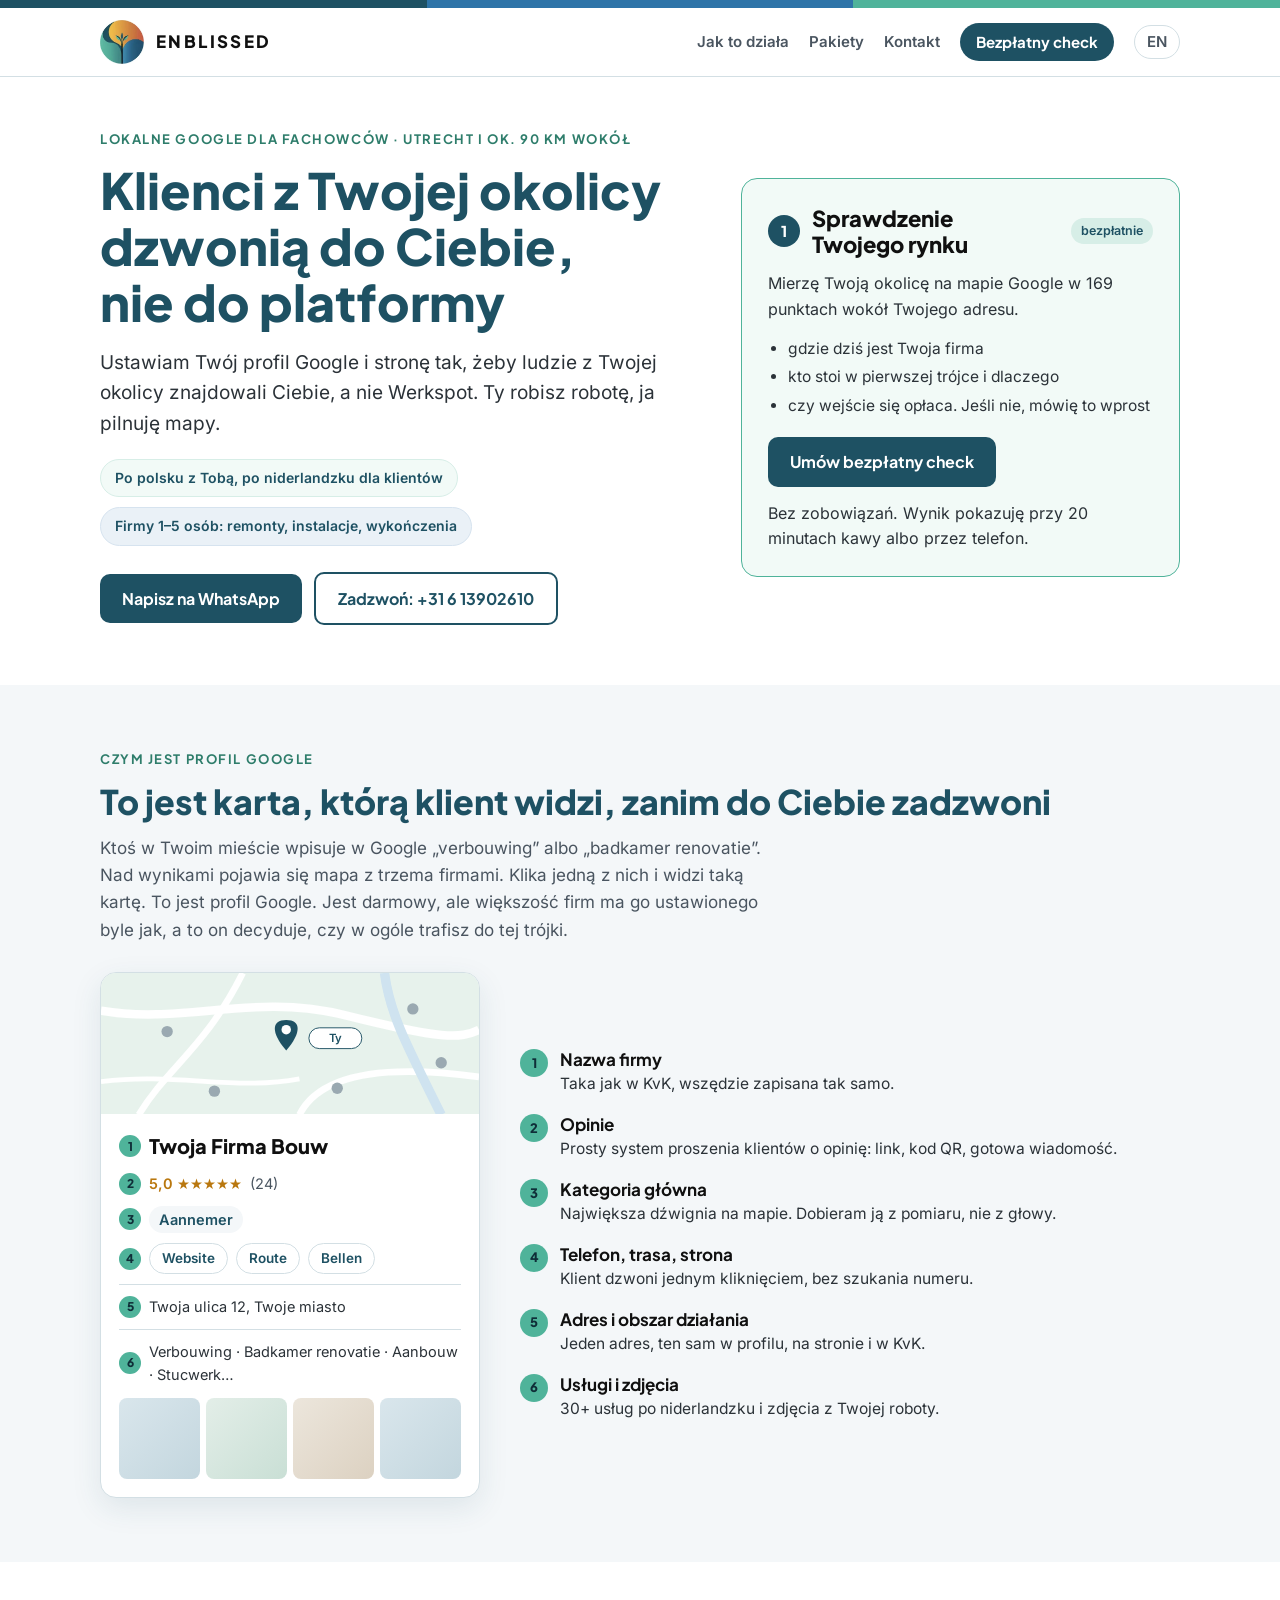
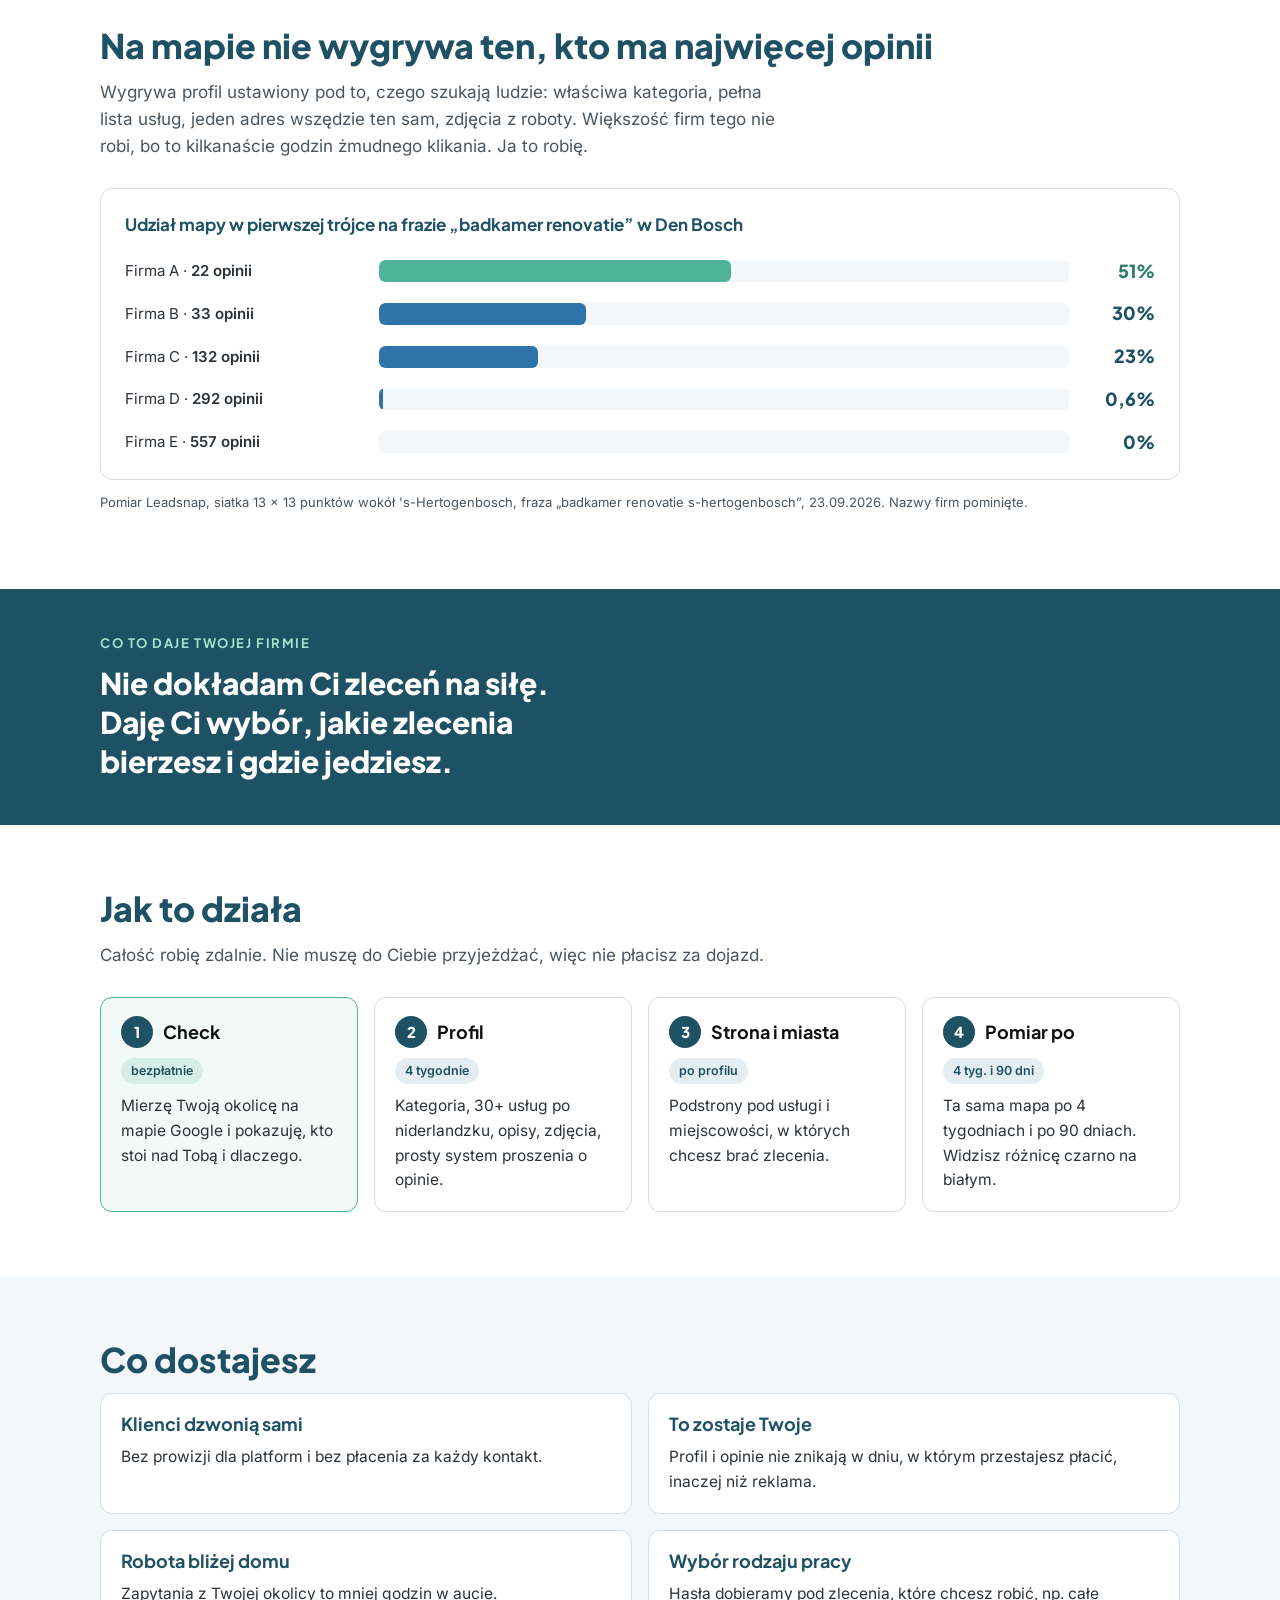
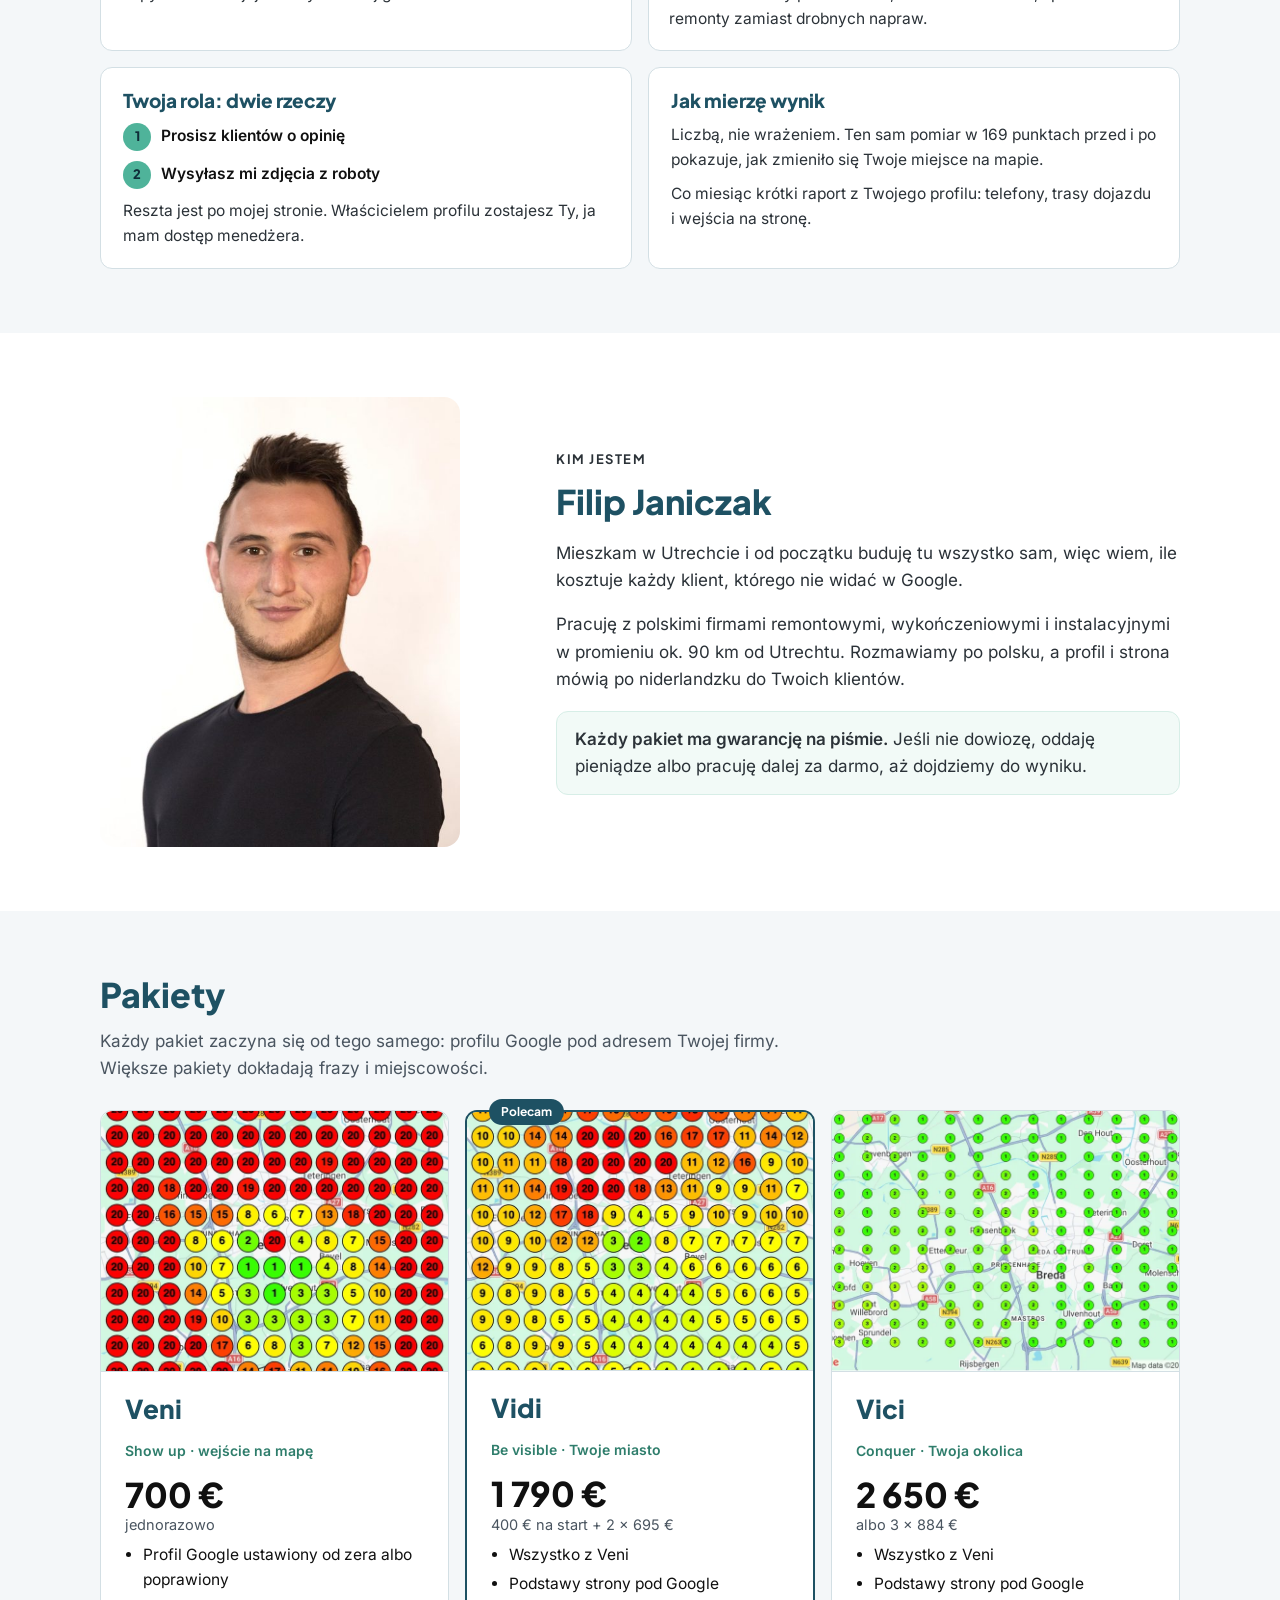
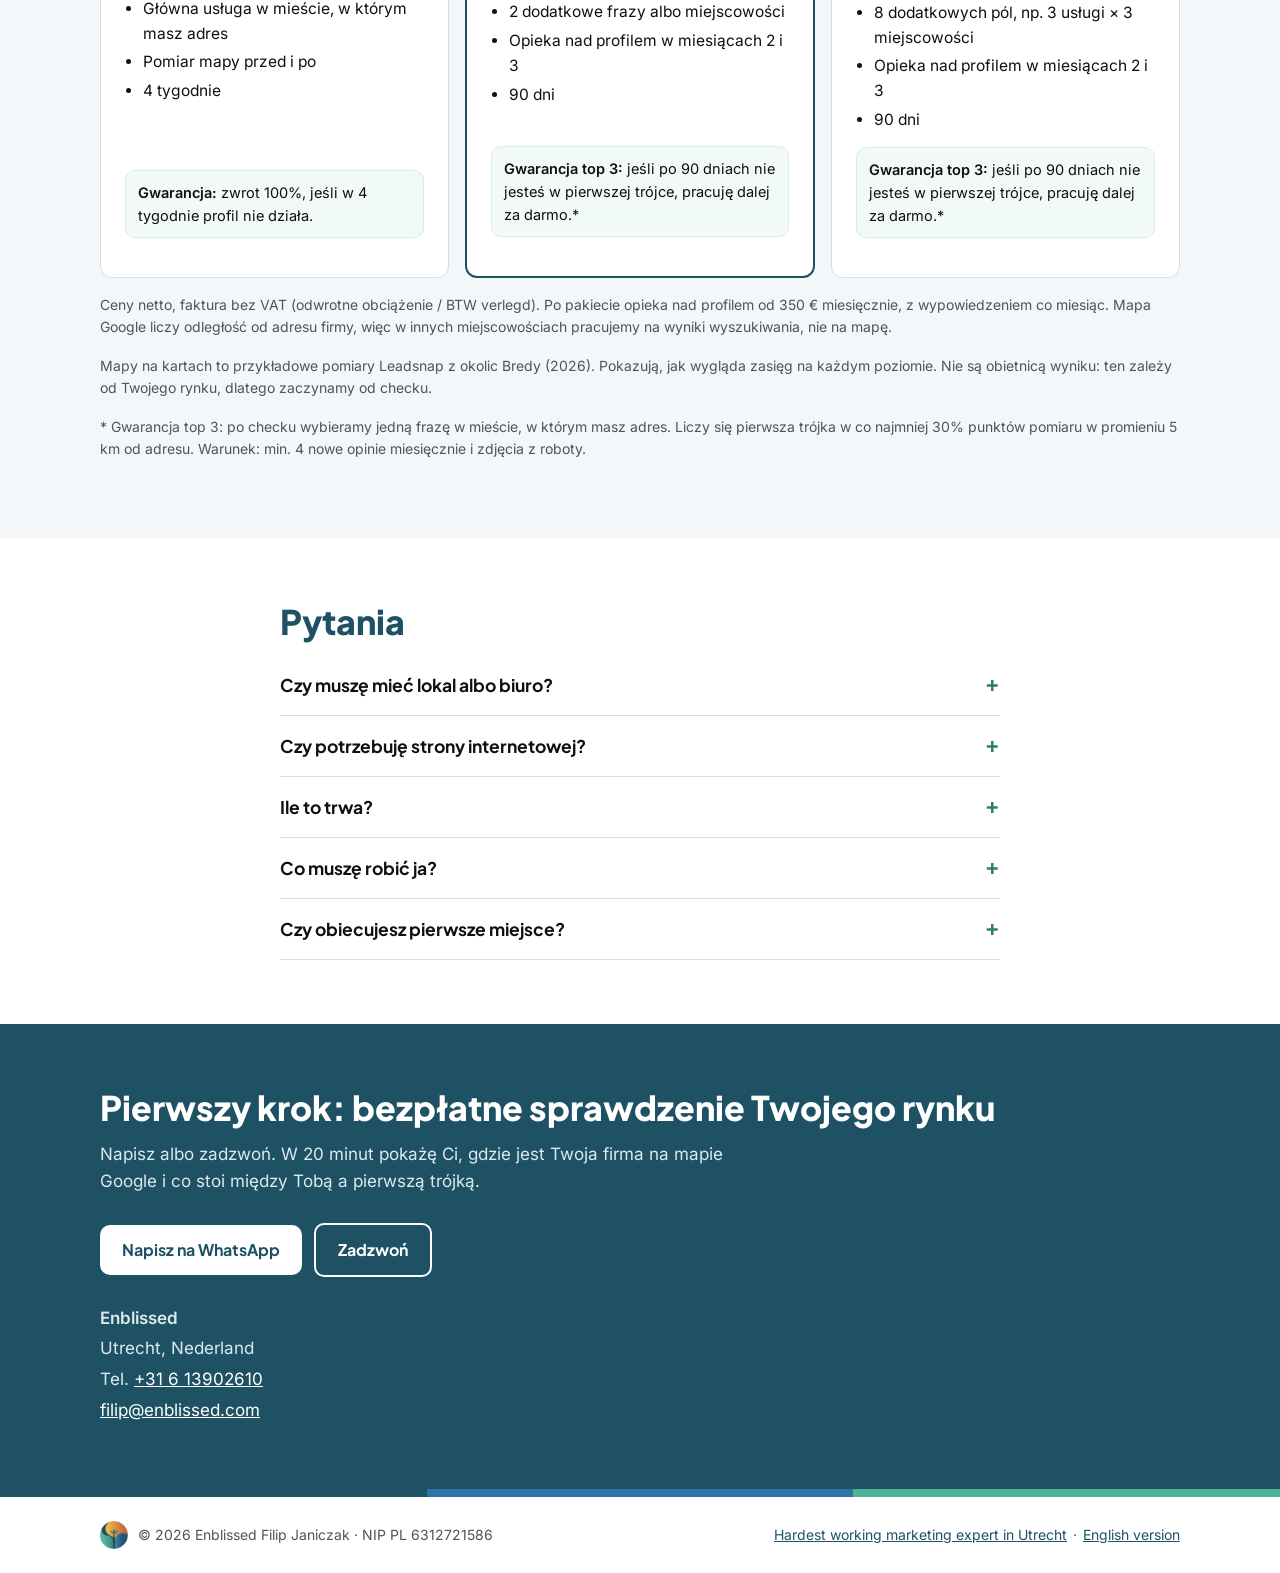
==== commit 11b1bd62: "Add files via upload added the hardest-working marketing expert in Utrecht" ====
--- a/index.html
+++ b/index.html
@@ -101,7 +101,48 @@
   </div>
 </section>
 
-<section class="alt">
+<section id="profil" class="alt">
+  <div class="wrap">
+    <p class="eyebrow">Czym jest profil Google</p>
+    <h2>To jest karta, którą klient widzi, zanim do Ciebie zadzwoni</h2>
+    <p class="sub">Ktoś w Twoim mieście wpisuje w Google „verbouwing” albo „badkamer renovatie”. Nad wynikami pojawia się mapa z trzema firmami. Klika jedną z nich i widzi taką kartę. To jest profil Google. Jest darmowy, ale większość firm ma go ustawionego byle jak, a to on decyduje, czy w ogóle trafisz do tej trójki.</p>
+    <div class="pm">
+      <div class="pm-card" aria-hidden="true">
+        <svg class="pm-map" viewBox="0 0 400 150" role="img" aria-label="Przykładowa mapa: Twoja firma wyróżniona wśród konkurencji">
+            <rect width="400" height="150" fill="#E7F2EC"/>
+            <path d="M0 40 C90 55 160 20 260 45 S380 70 400 60" stroke="#fff" stroke-width="9" fill="none"/>
+            <path d="M40 150 C70 100 110 80 150 0" stroke="#fff" stroke-width="7" fill="none"/>
+            <path d="M210 150 C230 110 290 95 400 110" stroke="#fff" stroke-width="7" fill="none"/>
+            <path d="M0 115 C80 105 140 125 210 112" stroke="#fff" stroke-width="5" fill="none"/>
+            <path d="M300 0 C305 40 320 70 360 150" stroke="#CFE3F0" stroke-width="10" fill="none"/>
+            <g fill="#9AA9B1"><circle cx="70" cy="62" r="6"/><circle cx="330" cy="38" r="6"/><circle cx="250" cy="122" r="6"/><circle cx="120" cy="125" r="6"/><circle cx="360" cy="95" r="6"/></g>
+            <g transform="translate(196 52)"><path d="M0 26 C-14 10 -14 -2 0 -2 C14 -2 14 10 0 26Z" transform="translate(0 0) scale(1.15)" fill="#1E5163"/><circle cx="0" cy="8" r="5" fill="#fff"/></g>
+            <rect x="220" y="58" width="56" height="22" rx="11" fill="#fff" stroke="#1E5163"/>
+            <text x="248" y="73" text-anchor="middle" font-family="Inter, sans-serif" font-size="12" font-weight="600" fill="#1E5163">Ty</text>
+          </svg>
+        <div class="pm-body">
+          <div class="pm-name"><span class="tag-n">1</span>Twoja Firma Bouw</div>
+          <div class="pm-row"><span class="tag-n">2</span><span class="pm-stars">5,0 ★★★★★</span><span class="pm-mute">(24)</span></div>
+          <div class="pm-row"><span class="tag-n">3</span><span class="pm-cat">Aannemer</span></div>
+          <div class="pm-btns"><span class="tag-n">4</span><span>Website</span><span>Route</span><span>Bellen</span></div>
+          <div class="pm-row pm-line"><span class="tag-n">5</span><span>Twoja ulica 12, Twoje miasto</span></div>
+          <div class="pm-row pm-line"><span class="tag-n">6</span><span>Verbouwing · Badkamer renovatie · Aanbouw · Stucwerk…</span></div>
+          <div class="pm-photos"><span></span><span></span><span></span><span></span></div>
+        </div>
+      </div>
+      <ol class="pm-legend">
+        <li><span class="tag-n">1</span><div><h3>Nazwa firmy</h3><p>Taka jak w KvK, wszędzie zapisana tak samo.</p></div></li>
+        <li><span class="tag-n">2</span><div><h3>Opinie</h3><p>Prosty system proszenia klientów o opinię: link, kod QR, gotowa wiadomość.</p></div></li>
+        <li><span class="tag-n">3</span><div><h3>Kategoria główna</h3><p>Największa dźwignia na mapie. Dobieram ją z pomiaru, nie z głowy.</p></div></li>
+        <li><span class="tag-n">4</span><div><h3>Telefon, trasa, strona</h3><p>Klient dzwoni jednym kliknięciem, bez szukania numeru.</p></div></li>
+        <li><span class="tag-n">5</span><div><h3>Adres i obszar działania</h3><p>Jeden adres, ten sam w profilu, na stronie i w KvK.</p></div></li>
+        <li><span class="tag-n">6</span><div><h3>Usługi i zdjęcia</h3><p>30+ usług po niderlandzku i zdjęcia z Twojej roboty.</p></div></li>
+      </ol>
+    </div>
+  </div>
+</section>
+
+<section>
   <div class="wrap">
     <h2>Na mapie nie wygrywa ten, kto ma najwięcej opinii</h2>
     <p class="sub">Wygrywa profil ustawiony pod to, czego szukają ludzie: właściwa kategoria, pełna lista usług, jeden adres wszędzie ten sam, zdjęcia z roboty. Większość firm tego nie robi, bo to kilkanaście godzin żmudnego klikania. Ja to robię.</p>
@@ -275,7 +316,7 @@
 <footer>
   <div class="wrap">
     <span class="flogo"><img src="/img/sygnet.webp" alt="" width="28" height="28">© 2026 Enblissed Filip Janiczak · NIP PL 6312721586</span>
-    <a href="/en/" hreflang="en" lang="en">English version</a>
+    <span class="flinks"><a href="/hardest-working-marketing-expert-utrecht/" hreflang="en" lang="en">Hardest working marketing expert in Utrecht</a> · <a href="/en/" hreflang="en" lang="en">English version</a></span>
   </div>
 </footer>
 </body>
--- a/styles.css
+++ b/styles.css
@@ -192,3 +192,37 @@
 /* heatmapa na karcie pakietu */
 .plan-map{display:block;width:calc(100% + 48px);max-width:none;margin:-24px -24px 6px;aspect-ratio:4/3;object-fit:cover;border-radius:var(--radius) var(--radius) 0 0;border-bottom:1px solid var(--line)}
 .plan.feat .plan-map{width:calc(100% + 48px);margin:-24px -24px 6px;border-radius:10px 10px 0 0}
+
+/* makieta profilu Google */
+.pm{display:grid;grid-template-columns:minmax(0,380px) minmax(0,1fr);gap:40px;align-items:center}
+@media (max-width:860px){.pm{grid-template-columns:minmax(0,1fr);gap:28px}}
+.pm-card{background:#fff;border:1px solid var(--line);border-radius:16px;overflow:hidden;box-shadow:0 10px 30px rgba(30,81,99,.10);max-width:400px;width:100%;justify-self:center}
+.pm-map{display:block;width:100%;height:auto}
+.pm-body{padding:16px 18px 18px;display:flex;flex-direction:column;gap:10px;font-size:14.5px;color:var(--body)}
+.pm-name{font-family:var(--head);font-weight:800;font-size:20px;color:var(--fg);display:flex;align-items:center;gap:8px}
+.pm-row{display:flex;align-items:center;gap:8px}
+.pm-stars{color:#B9770E;font-weight:600}
+.pm-mute{color:var(--mute)}
+.pm-cat{background:var(--bg-alt);border-radius:999px;padding:2px 10px;font-weight:600;color:var(--navy)}
+.pm-btns{display:flex;align-items:center;gap:8px;flex-wrap:wrap}
+.pm-btns span:not(.tag-n){border:1px solid var(--line);border-radius:999px;padding:4px 12px;font-weight:600;color:var(--navy);font-size:13.5px}
+.pm-line{border-top:1px solid var(--line);padding-top:10px}
+.pm-photos{display:grid;grid-template-columns:repeat(4,minmax(0,1fr));gap:6px;margin-top:2px}
+.pm-photos span{aspect-ratio:1;border-radius:8px;background:linear-gradient(135deg,#D9E6EC,#C3D6DE)}
+.pm-photos span:nth-child(2){background:linear-gradient(135deg,#E3EEE8,#C9DFD5)}
+.pm-photos span:nth-child(3){background:linear-gradient(135deg,#ECE6DC,#DCD1C1)}
+.tag-n{width:22px;height:22px;border-radius:999px;background:var(--green);color:#0F2E38;font-family:var(--head);font-weight:800;font-size:12px;display:inline-flex;align-items:center;justify-content:center;flex-shrink:0}
+.pm-legend{list-style:none;margin:0;padding:0;display:flex;flex-direction:column;gap:16px}
+.pm-legend li{display:flex;gap:12px;align-items:flex-start}
+.pm-legend .tag-n{width:28px;height:28px;font-size:13px;margin-top:1px}
+.pm-legend h3{font-size:17px;margin:0 0 2px}
+.pm-legend p{margin:0;color:var(--body);font-size:15.5px}
+
+/* strona: hardest working marketing expert */
+.hw-n{font-family:var(--head);font-size:40px;font-weight:800;color:var(--navy);line-height:1;margin:0}
+.card .hw-n{margin-bottom:4px}
+.hw-body p{color:var(--body);font-size:17.5px;margin:0 0 18px}
+footer .flinks{display:flex;flex-wrap:wrap;gap:6px}
+.card p.hw-n{font-size:40px;color:var(--navy);margin:0 0 4px}
+@media (max-width:760px){.hero .portrait{max-width:220px}}
+.hw-body h3{font-size:21px;color:var(--navy);margin:30px 0 10px}
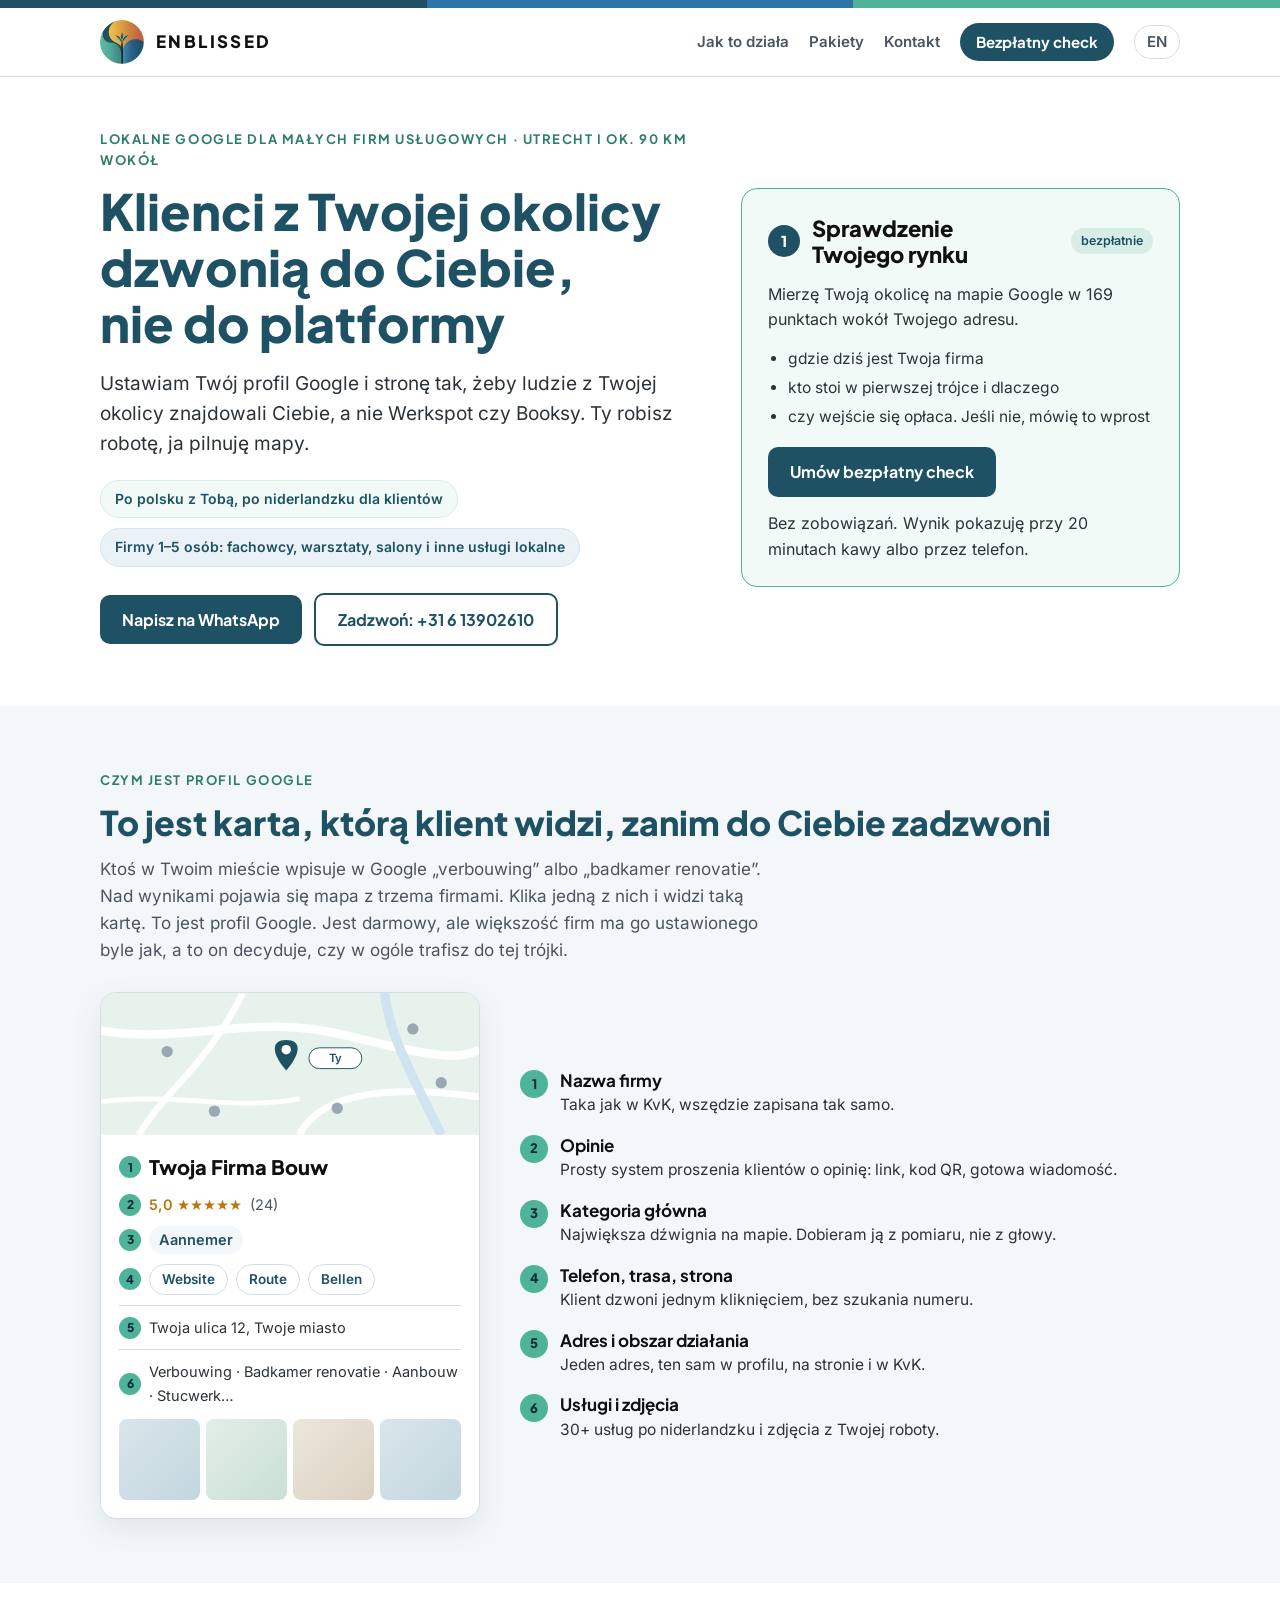
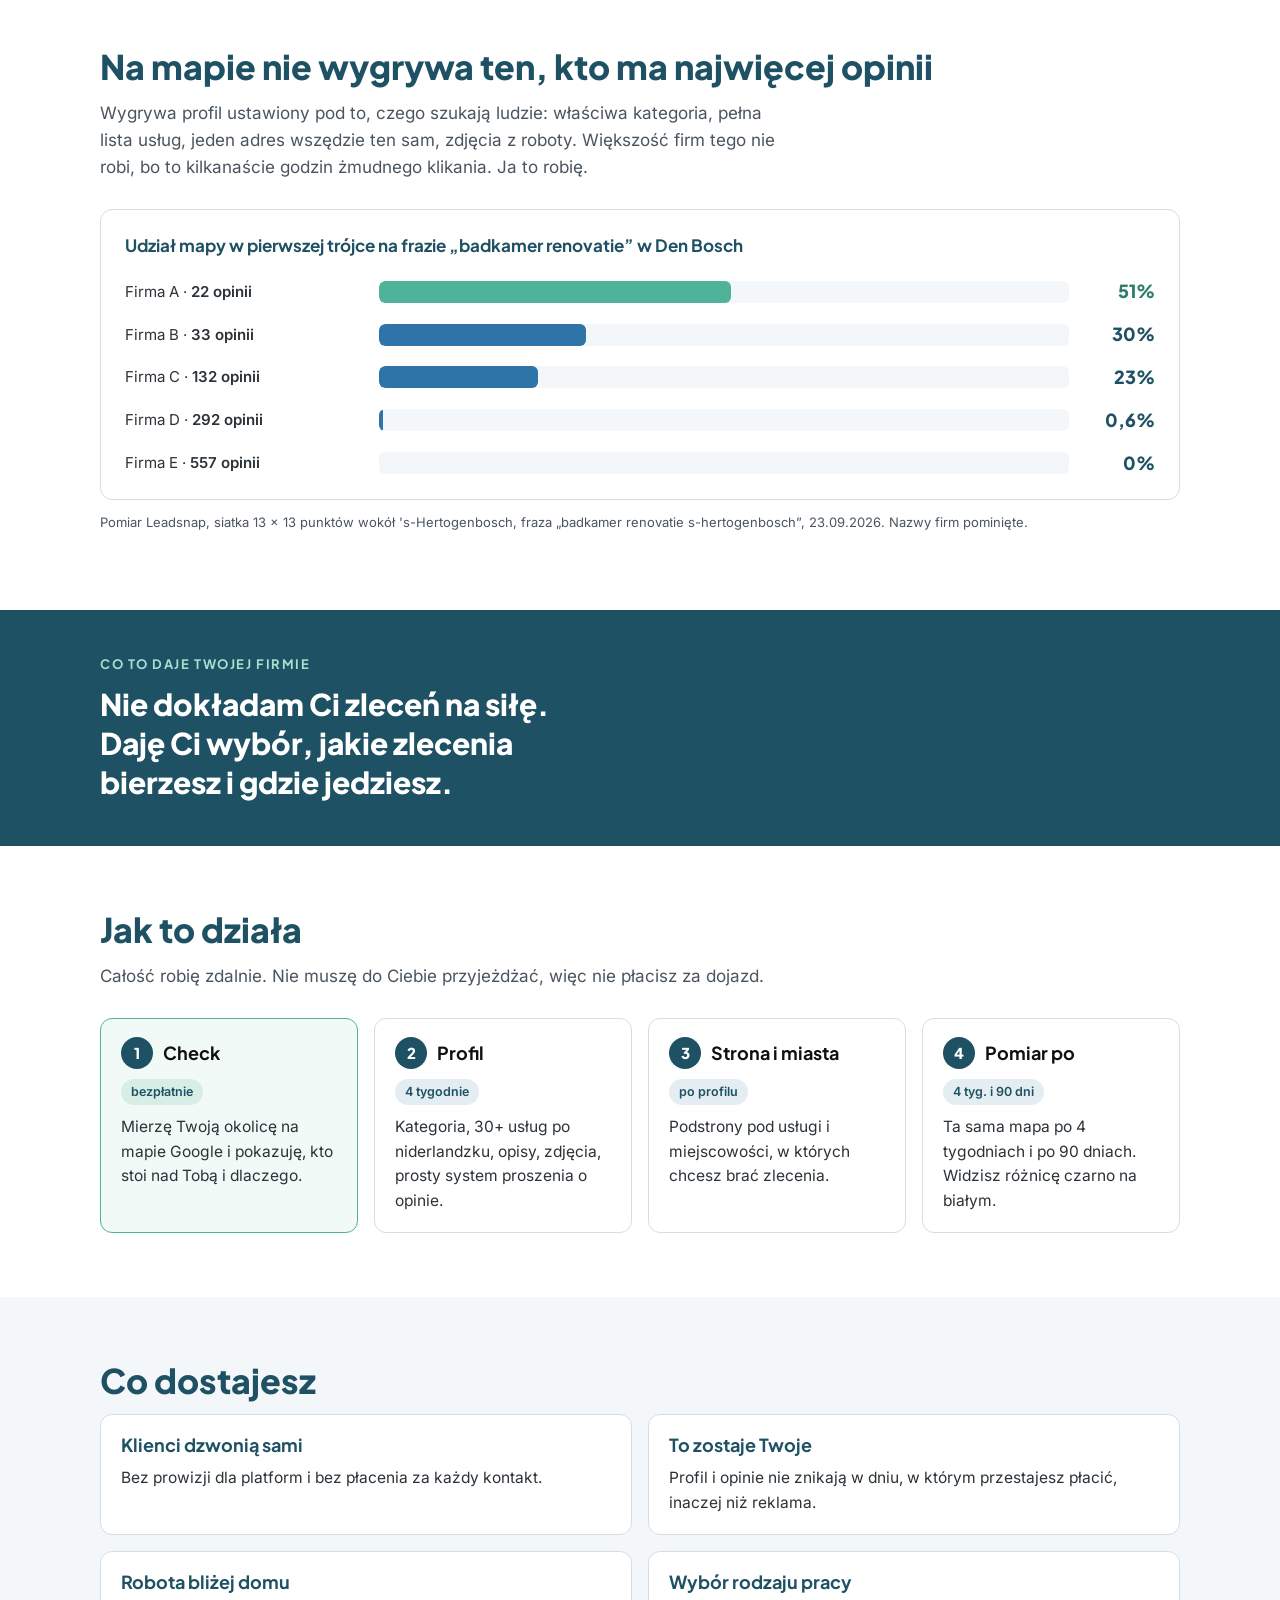
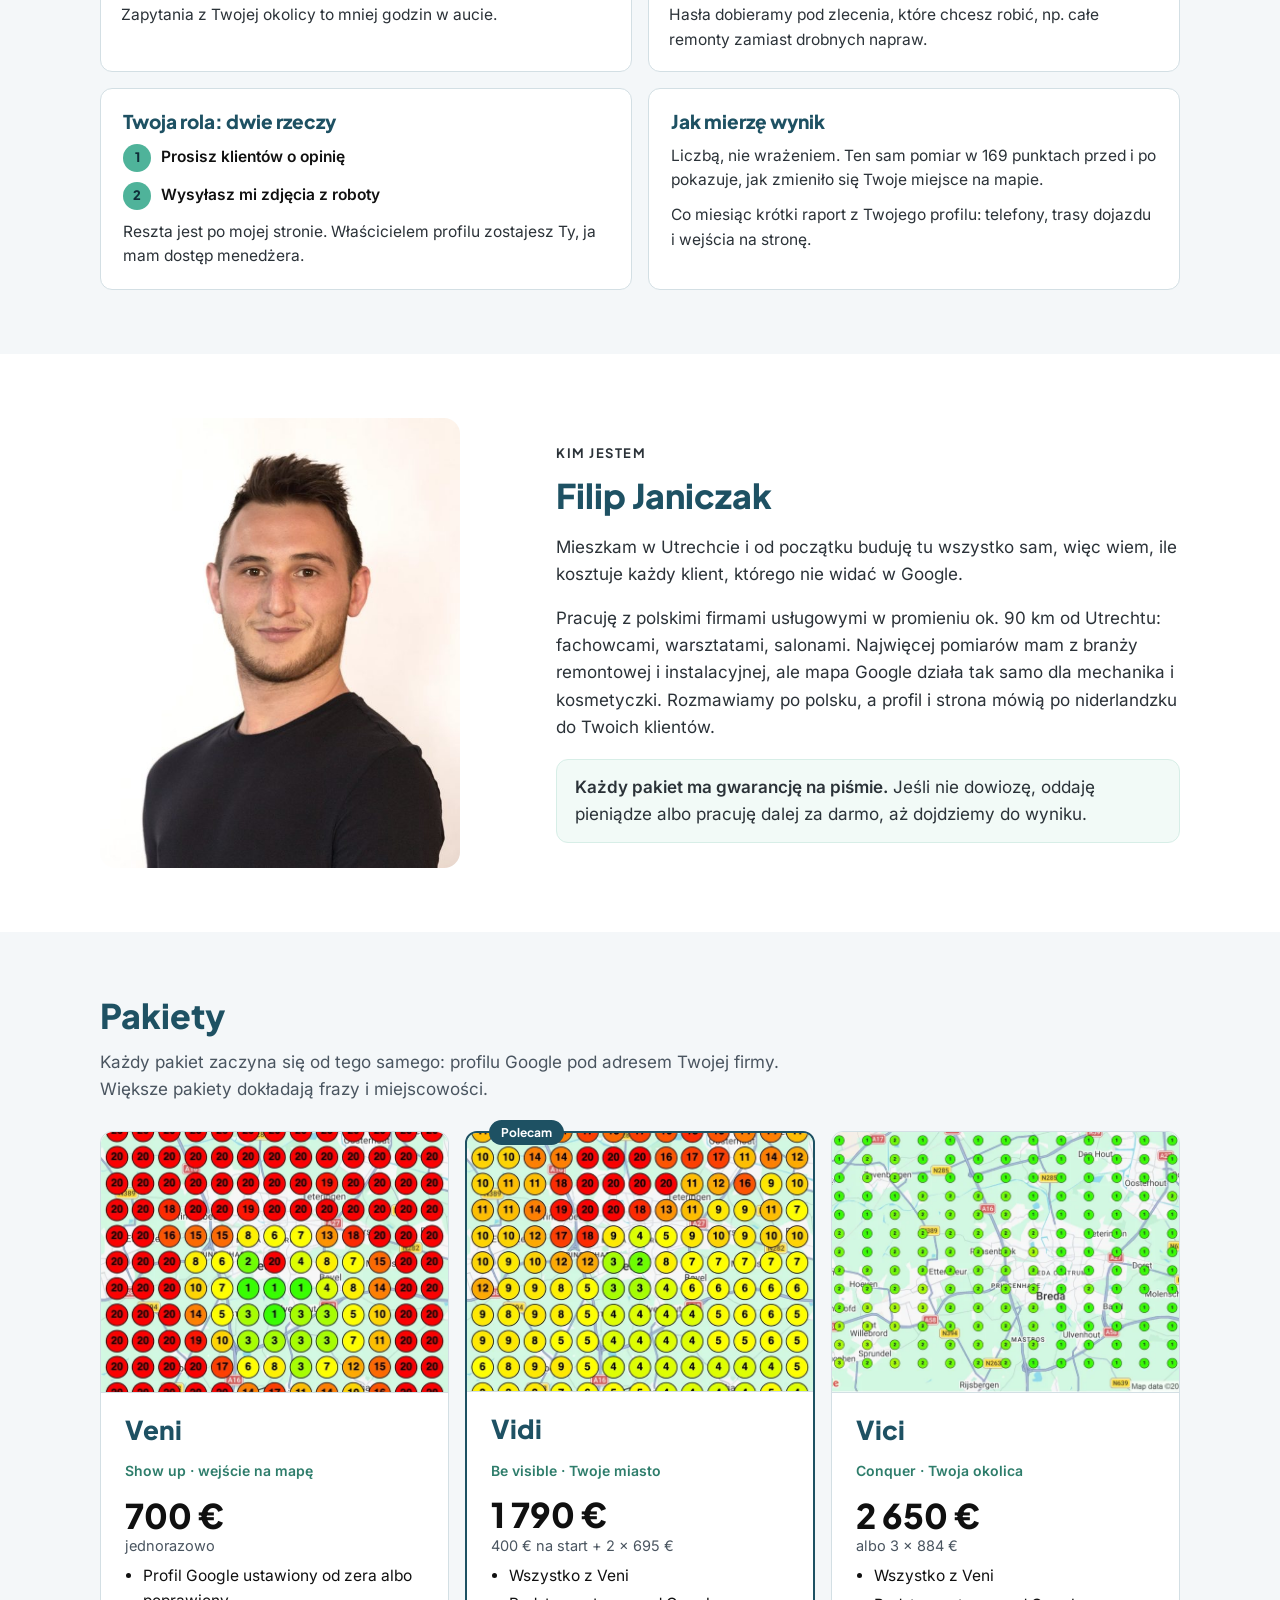
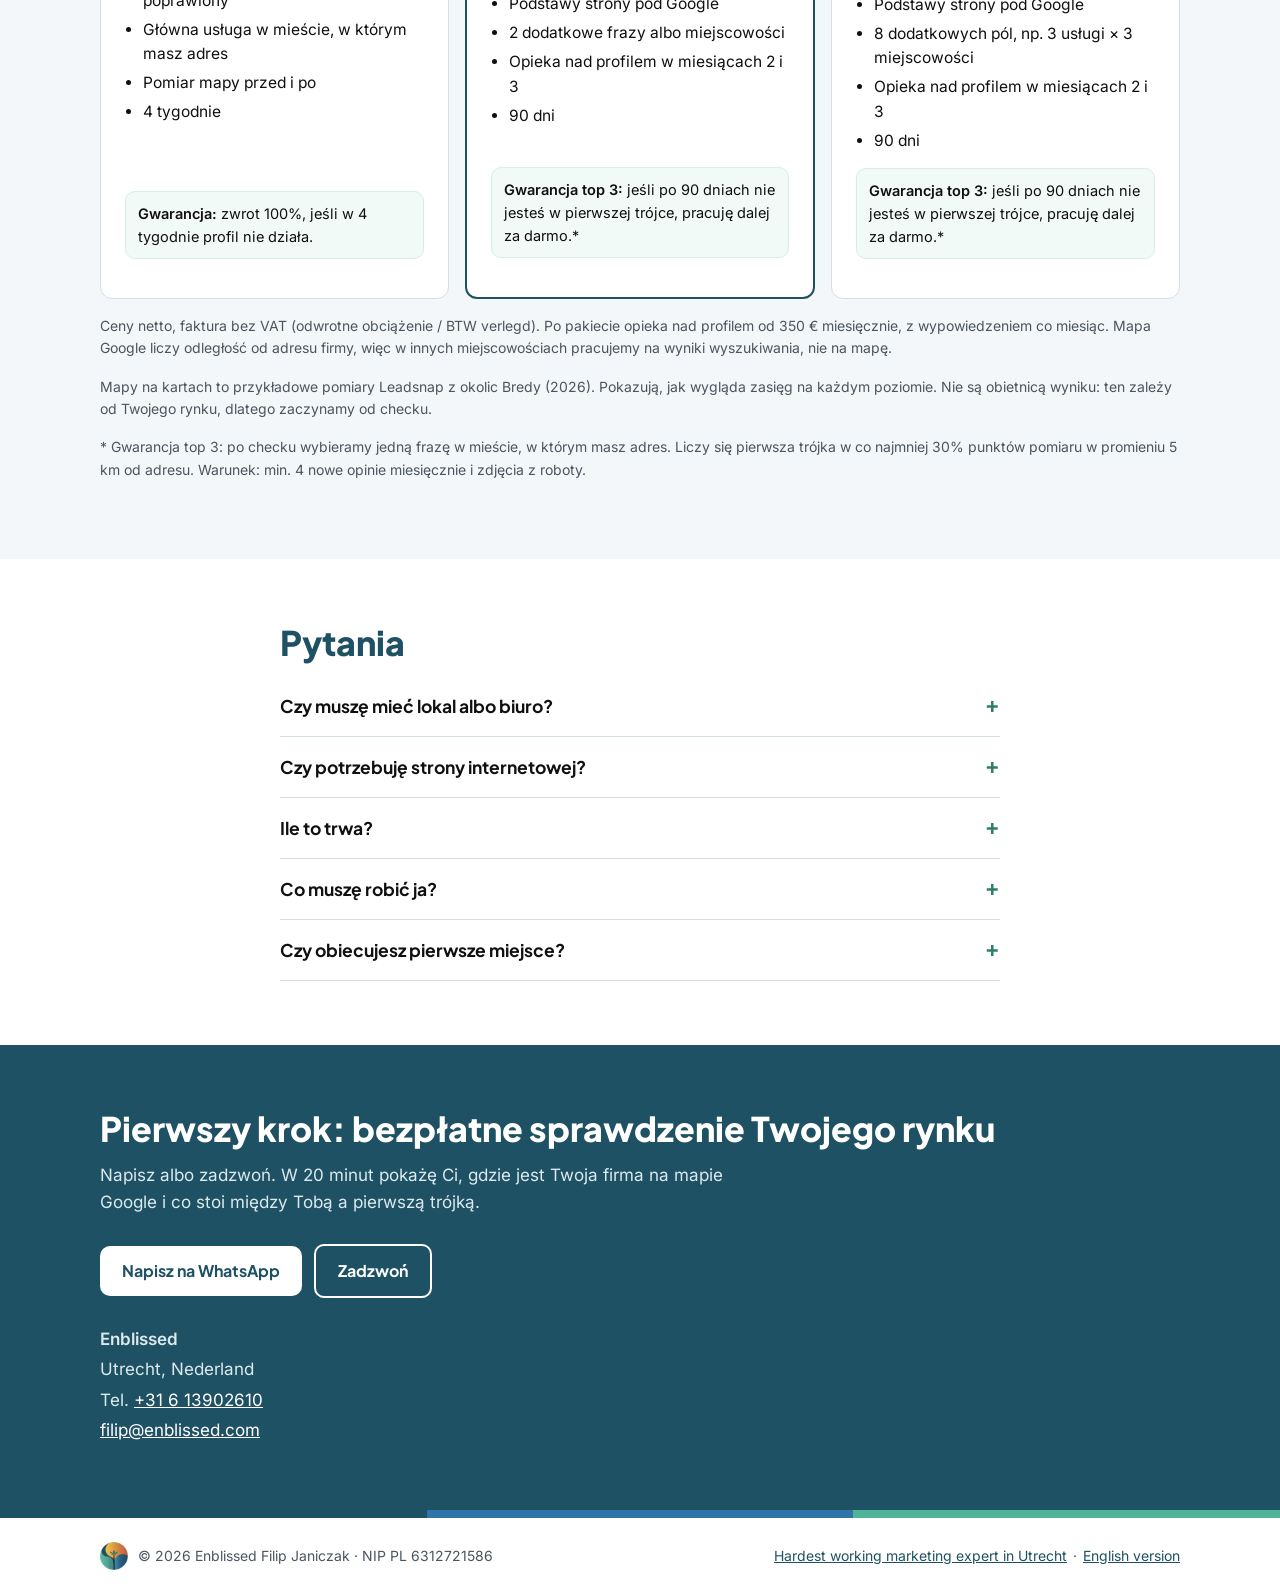
==== commit 9a18e85a: "Add files via upload" ====
--- a/index.html
+++ b/index.html
@@ -3,8 +3,8 @@
 <head>
 <meta charset="utf-8">
 <meta name="viewport" content="width=device-width, initial-scale=1">
-<title>Lokalne SEO Utrecht | Enblissed | szukasz kogoś, kto ustawi Twoją firmę w Google Maps? Profil Google i strona dla polskich firm remontowych w Holandii</title>
-<meta name="description" content="Klienci z Twojej okolicy dzwonią do Ciebie, nie do platformy. Ustawiam profil Google i stronę polskich firm remontowych i instalacyjnych w Holandii. Bezpłatny check Twojego rynku. Utrecht i ok. 90 km wokół.">
+<title>Lokalne SEO Utrecht | Enblissed | szukasz kogoś, kto ustawi Twoją firmę w Google Maps? Profil Google i strona dla polskich firm usługowych w Holandii: fachowcy, warsztaty, salony</title>
+<meta name="description" content="Klienci z Twojej okolicy dzwonią do Ciebie, nie do platformy. Ustawiam profil Google i stronę polskich firm usługowych w Holandii: fachowców, warsztatów, salonów. Bezpłatny check Twojego rynku. Utrecht i ok. 90 km wokół.">
 <link rel="canonical" href="https://enblissed.com/">
 <link rel="alternate" hreflang="pl" href="https://enblissed.com/">
 <link rel="alternate" hreflang="en" href="https://enblissed.com/en/">
@@ -15,7 +15,7 @@
 <link rel="preload" href="/fonts/inter-latin-400-normal.woff2" as="font" type="font/woff2" crossorigin>
 <link rel="stylesheet" href="/styles.css">
 <meta property="og:title" content="Enblissed · Klienci z okolicy dzwonią do Ciebie, nie do platformy">
-<meta property="og:description" content="Profil Google i strona dla polskich firm remontowych w Holandii. Bezpłatny check Twojego rynku.">
+<meta property="og:description" content="Profil Google i strona dla polskich firm usługowych w Holandii. Bezpłatny check Twojego rynku.">
 <meta property="og:url" content="https://enblissed.com/">
 <meta property="og:type" content="website">
 <meta property="og:image" content="https://enblissed.com/img/logo.webp">
@@ -33,7 +33,7 @@
   "priceRange": "€700–€2650",
   "founder": {"@type": "Person", "name": "Filip Janiczak"},
   "knowsLanguage": ["pl","en","nl"],
-  "description": "Lokalne SEO i profil Google dla polskich firm remontowych w Holandii."
+  "description": "Lokalne SEO i profil Google dla polskich firm usługowych w Holandii: fachowcy, warsztaty, salony."
 }
 </script>
 <script type="application/ld+json">
@@ -70,12 +70,12 @@
 <section class="hero">
   <div class="wrap">
     <div>
-      <p class="eyebrow">Lokalne Google dla fachowców · Utrecht i ok. 90 km wokół</p>
+      <p class="eyebrow">Lokalne Google dla małych firm usługowych · Utrecht i ok. 90 km wokół</p>
       <h1>Klienci z Twojej okolicy dzwonią do Ciebie, nie do platformy</h1>
-      <p class="lede">Ustawiam Twój profil Google i stronę tak, żeby ludzie z Twojej okolicy znajdowali Ciebie, a nie Werkspot. Ty robisz robotę, ja pilnuję mapy.</p>
+      <p class="lede">Ustawiam Twój profil Google i stronę tak, żeby ludzie z Twojej okolicy znajdowali Ciebie, a nie Werkspot czy Booksy. Ty robisz robotę, ja pilnuję mapy.</p>
       <ul class="chips">
         <li>Po polsku z Tobą, po niderlandzku dla klientów</li>
-        <li>Firmy 1–5 osób: remonty, instalacje, wykończenia</li>
+        <li>Firmy 1–5 osób: fachowcy, warsztaty, salony i inne usługi lokalne</li>
       </ul>
       <div class="cta">
         <a class="btn btn-main" href="https://wa.me/31613902610?text=Dzie%C5%84%20dobry%2C%20chc%C4%99%20sprawdzi%C4%87%2C%20jak%20moja%20firma%20wygl%C4%85da%20na%20mapie%20Google">Napisz na WhatsApp</a>
@@ -222,7 +222,7 @@
       <p class="eyebrow">Kim jestem</p>
       <h2>Filip Janiczak</h2>
       <p>Mieszkam w Utrechcie i od początku buduję tu wszystko sam, więc wiem, ile kosztuje każdy klient, którego nie widać w Google.</p>
-      <p>Pracuję z polskimi firmami remontowymi, wykończeniowymi i instalacyjnymi w promieniu ok. 90 km od Utrechtu. Rozmawiamy po polsku, a profil i strona mówią po niderlandzku do Twoich klientów.</p>
+      <p>Pracuję z polskimi firmami usługowymi w promieniu ok. 90 km od Utrechtu: fachowcami, warsztatami, salonami. Najwięcej pomiarów mam z branży remontowej i instalacyjnej, ale mapa Google działa tak samo dla mechanika i kosmetyczki. Rozmawiamy po polsku, a profil i strona mówią po niderlandzku do Twoich klientów.</p>
       <p class="honest"><strong>Każdy pakiet ma gwarancję na piśmie.</strong> Jeśli nie dowiozę, oddaję pieniądze albo pracuję dalej za darmo, aż dojdziemy do wyniku.</p>
     </div>
   </div>
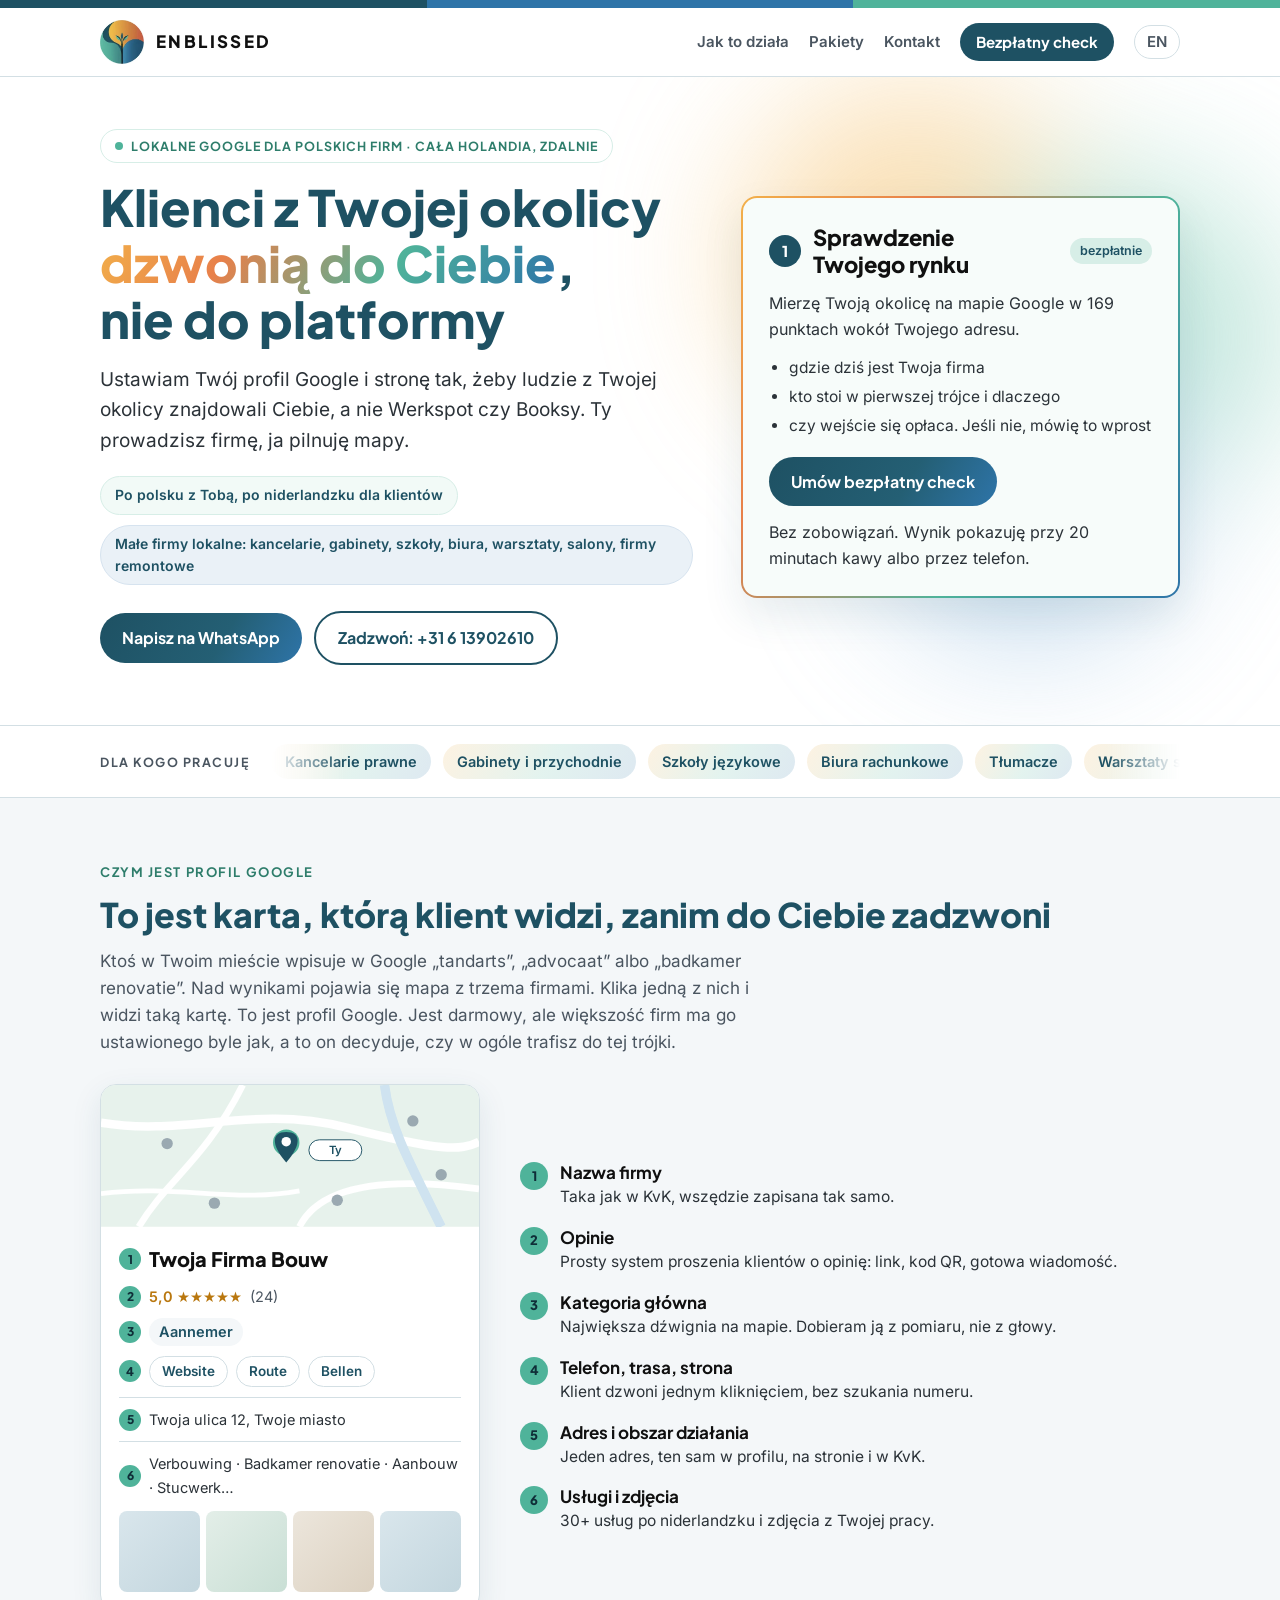
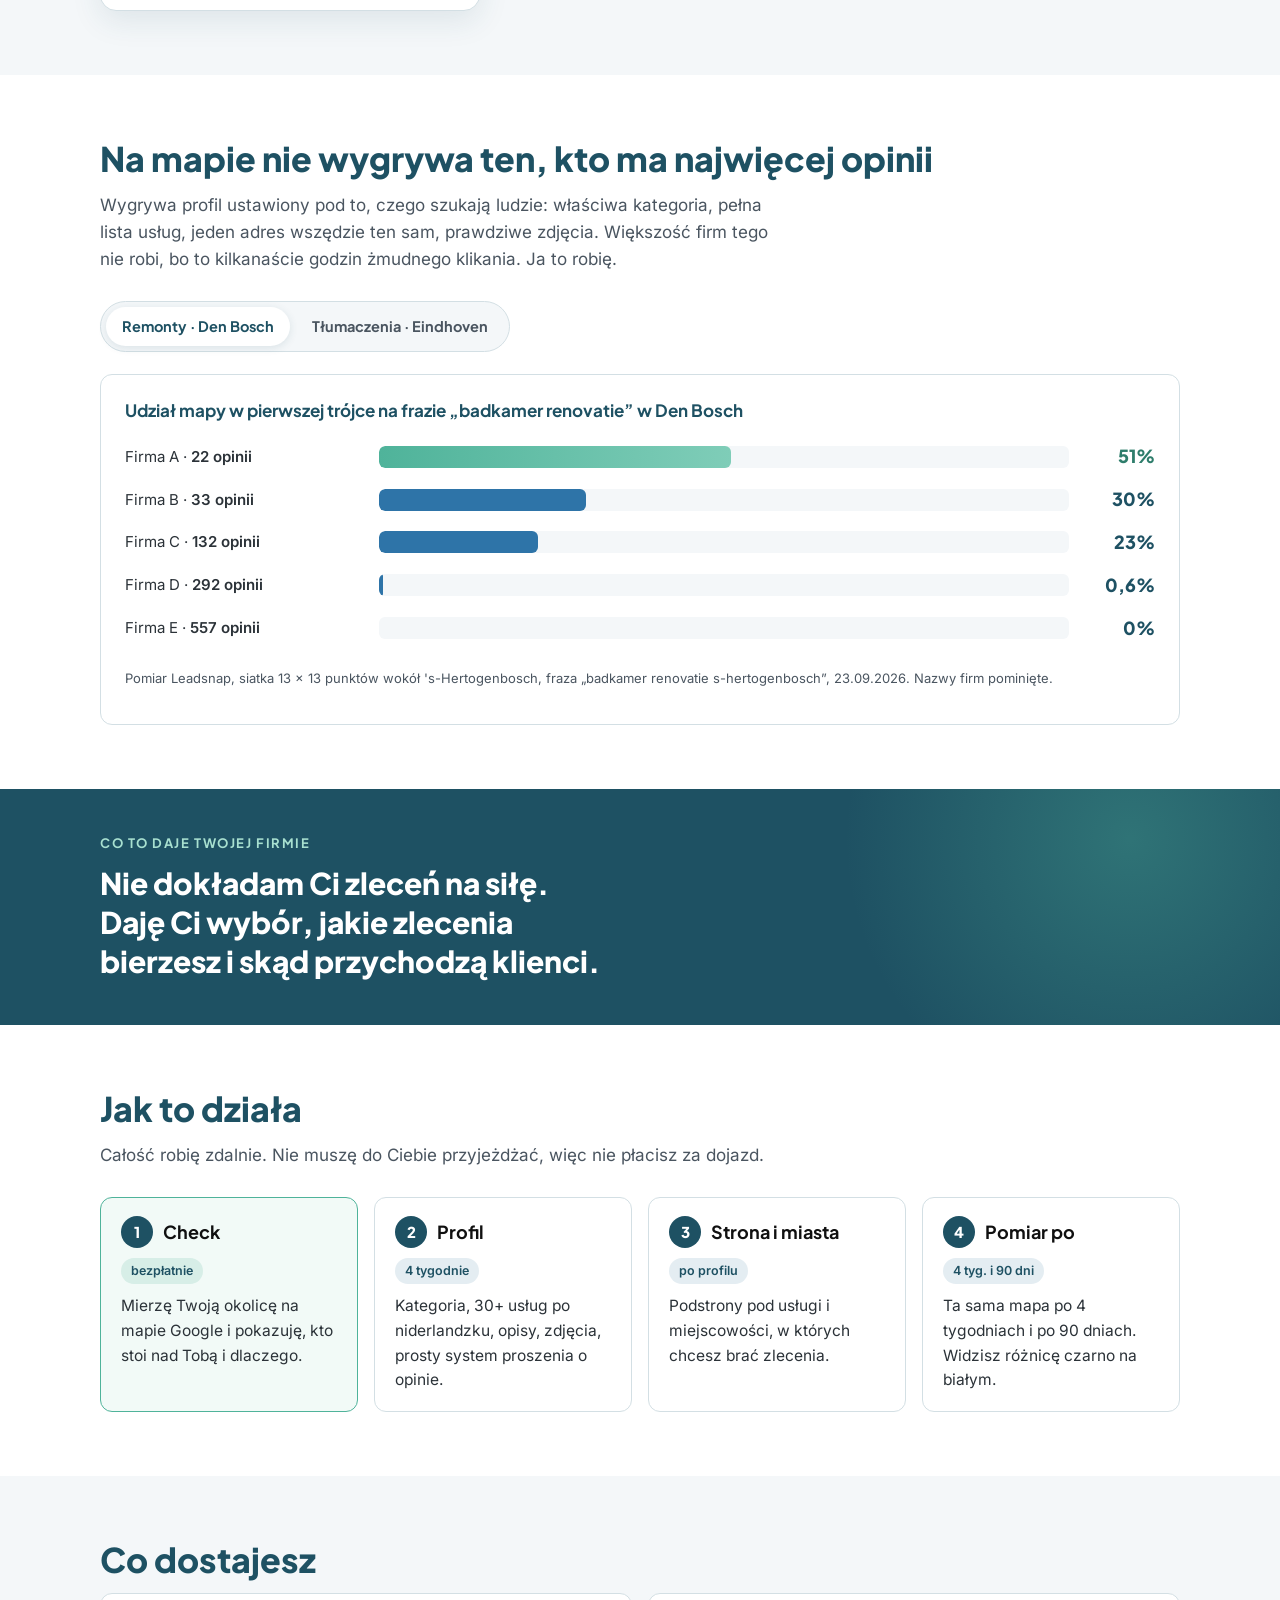
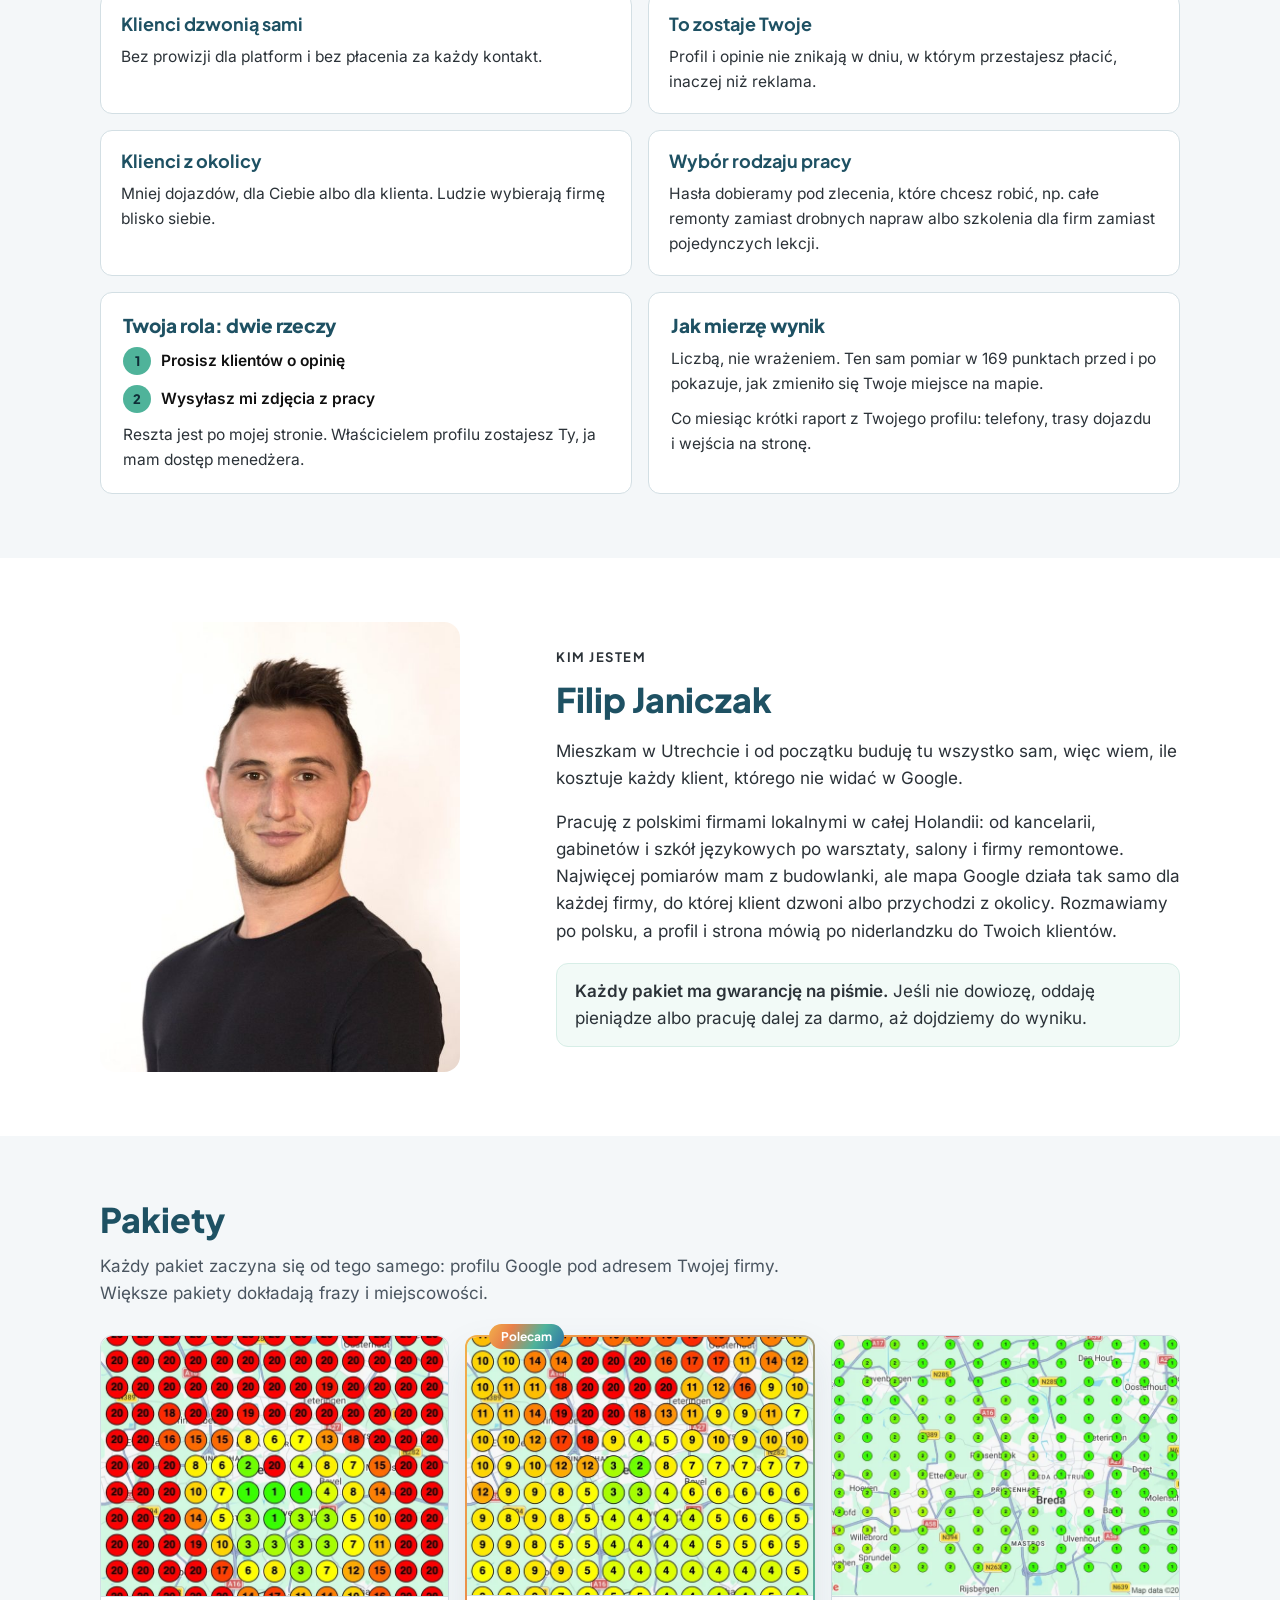
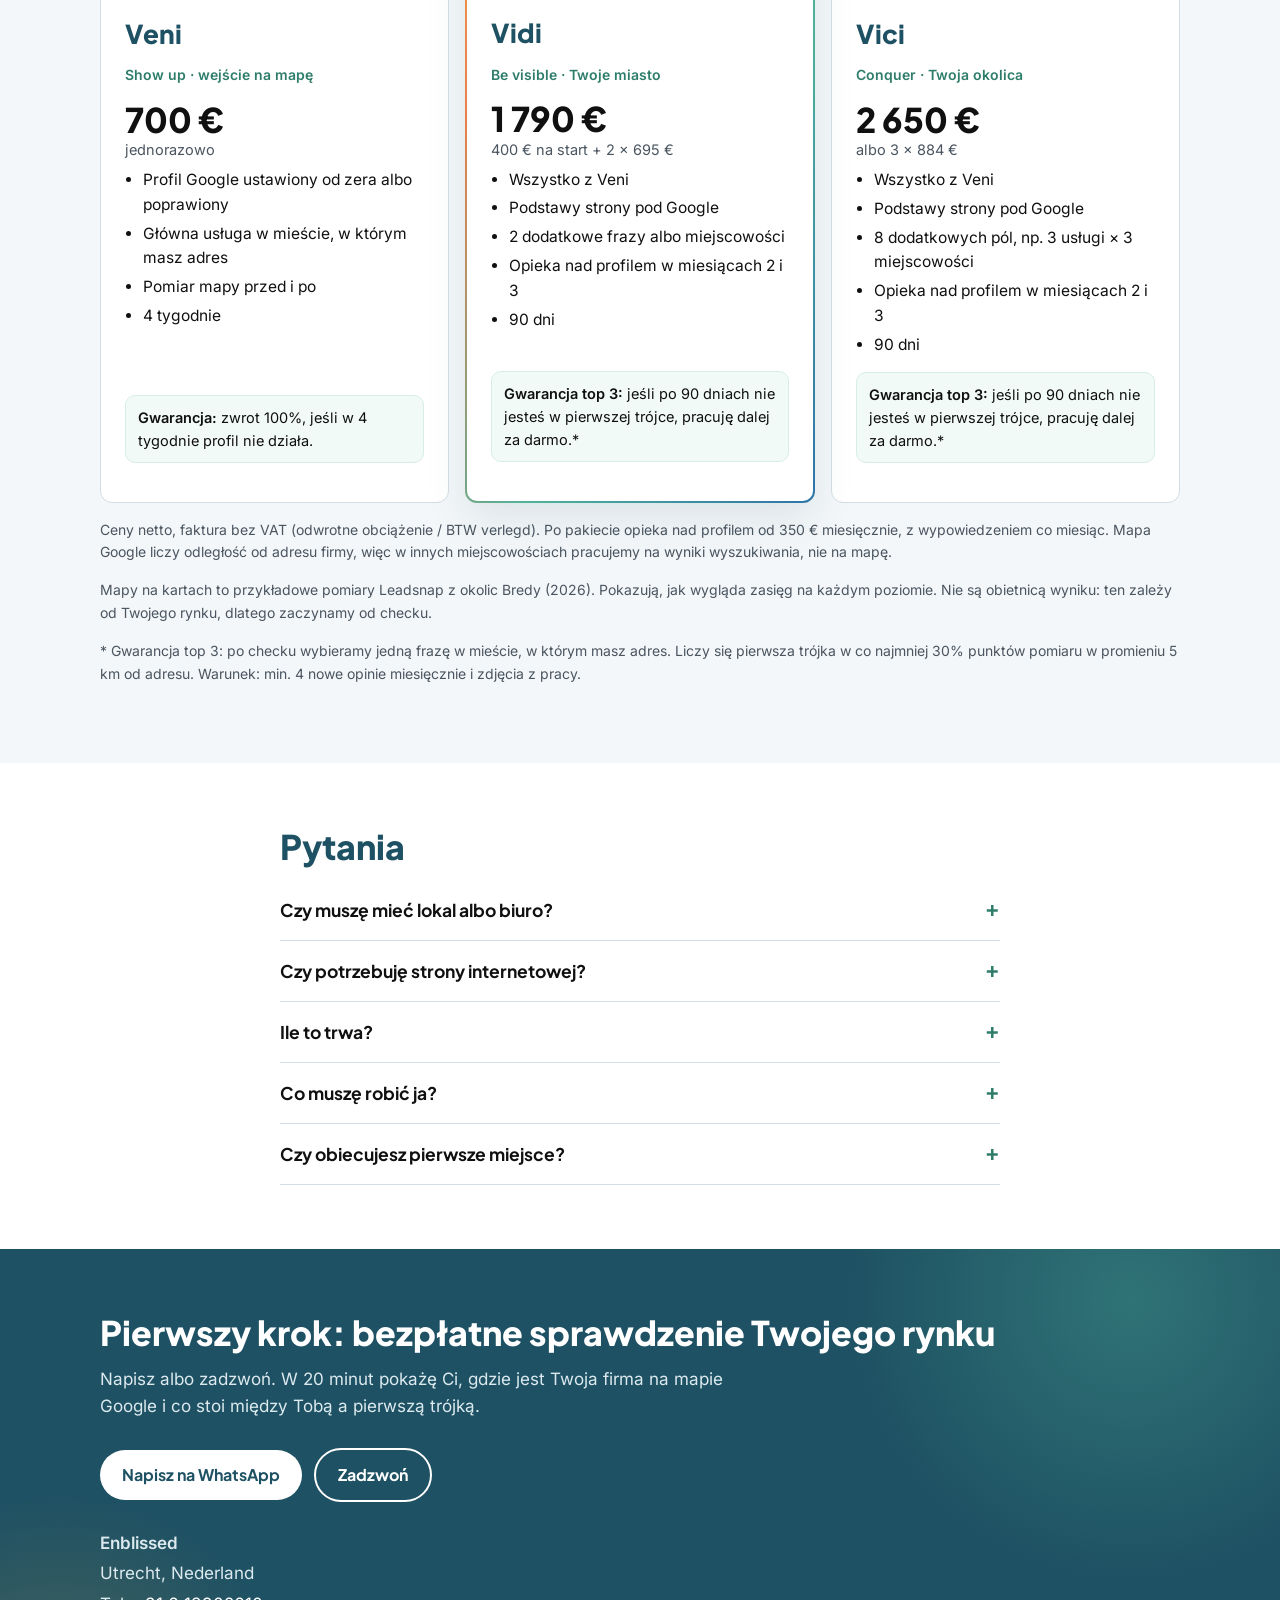
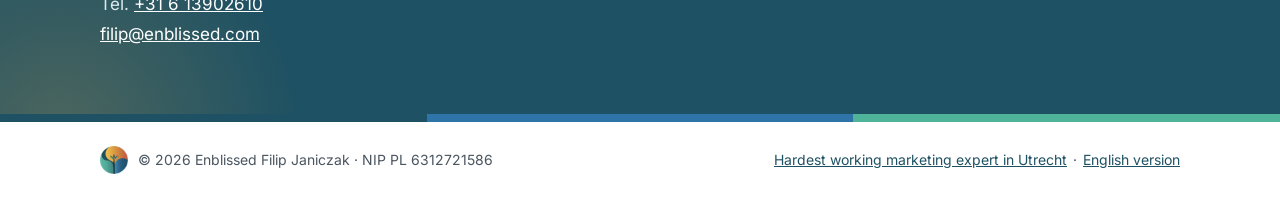
==== commit c449b6a8: "Strona v2: lokalne firmy, cała NL, żywsze elementy i gradienty Co-Authored-By: Claude Opus 5.5 <nore" ====
--- a/index.html
+++ b/index.html
@@ -3,19 +3,21 @@
 <head>
 <meta charset="utf-8">
 <meta name="viewport" content="width=device-width, initial-scale=1">
-<title>Lokalne SEO Utrecht | Enblissed | szukasz kogoś, kto ustawi Twoją firmę w Google Maps? Profil Google i strona dla polskich firm usługowych w Holandii: fachowcy, warsztaty, salony</title>
-<meta name="description" content="Klienci z Twojej okolicy dzwonią do Ciebie, nie do platformy. Ustawiam profil Google i stronę polskich firm usługowych w Holandii: fachowców, warsztatów, salonów. Bezpłatny check Twojego rynku. Utrecht i ok. 90 km wokół.">
+<title>Lokalne SEO Utrecht | Enblissed | szukasz kogoś, kto ustawi Twoją firmę w Google Maps? Profil Google i strona dla polskich firm lokalnych w Holandii: kancelarie, gabinety, szkoły, warsztaty, salony, firmy remontowe</title>
+<meta name="description" content="Klienci z Twojej okolicy dzwonią do Ciebie, nie do platformy. Ustawiam profil Google i stronę polskich firm lokalnych w Holandii, od kancelarii i gabinetów po warsztaty i firmy remontowe. Bezpłatny check Twojego rynku. Cała Holandia, zdalnie.">
 <link rel="canonical" href="https://enblissed.com/">
 <link rel="alternate" hreflang="pl" href="https://enblissed.com/">
 <link rel="alternate" hreflang="en" href="https://enblissed.com/en/">
 <link rel="alternate" hreflang="x-default" href="https://enblissed.com/">
-<link rel="icon" href="/img/favicon.png" type="image/png">
+<link rel="icon" href="/favicon.ico" sizes="any">
+<link rel="icon" href="/img/favicon-96.png" type="image/png" sizes="96x96">
+<link rel="icon" href="/img/favicon-192.png" type="image/png" sizes="192x192">
 <link rel="apple-touch-icon" href="/img/apple-touch-icon.png">
 <link rel="preload" href="/fonts/plus-jakarta-sans-latin-800-normal.woff2" as="font" type="font/woff2" crossorigin>
 <link rel="preload" href="/fonts/inter-latin-400-normal.woff2" as="font" type="font/woff2" crossorigin>
 <link rel="stylesheet" href="/styles.css">
 <meta property="og:title" content="Enblissed · Klienci z okolicy dzwonią do Ciebie, nie do platformy">
-<meta property="og:description" content="Profil Google i strona dla polskich firm usługowych w Holandii. Bezpłatny check Twojego rynku.">
+<meta property="og:description" content="Profil Google i strona dla polskich firm lokalnych w Holandii. Bezpłatny check Twojego rynku.">
 <meta property="og:url" content="https://enblissed.com/">
 <meta property="og:type" content="website">
 <meta property="og:image" content="https://enblissed.com/img/logo.webp">
@@ -29,11 +31,11 @@
   "telephone": "+31613902610",
   "email": "filip@enblissed.com",
   "address": {"@type": "PostalAddress", "addressLocality": "Utrecht", "addressCountry": "NL"},
-  "areaServed": ["Utrecht","Amsterdam","Rotterdam","Den Haag","Breda","Tilburg","Den Bosch","Apeldoorn","Gouda","Amersfoort"],
+  "areaServed": {"@type": "Country", "name": "Nederland"},
   "priceRange": "€700–€2650",
   "founder": {"@type": "Person", "name": "Filip Janiczak"},
   "knowsLanguage": ["pl","en","nl"],
-  "description": "Lokalne SEO i profil Google dla polskich firm usługowych w Holandii: fachowcy, warsztaty, salony."
+  "description": "Lokalne SEO i profil Google dla polskich firm lokalnych w Holandii: kancelarie, gabinety, szkoły, biura, warsztaty, salony, firmy remontowe."
 }
 </script>
 <script type="application/ld+json">
@@ -44,7 +46,7 @@
     {"@type":"Question","name":"Czy muszę mieć lokal albo biuro?","acceptedAnswer":{"@type":"Answer","text":"Nie. Profil Google działa też bez lokalu, z ukrytym adresem. Wystarczy jeden adres, pod którym działasz, podawany wszędzie tak samo."}},
     {"@type":"Question","name":"Czy potrzebuję strony internetowej?","acceptedAnswer":{"@type":"Answer","text":"Do pakietu Veni nie. Przy Vidi i Vici podstrony pod frazy i miejscowości trafiają na Twoją stronę albo na stronę od partnera."}},
     {"@type":"Question","name":"Ile to trwa?","acceptedAnswer":{"@type":"Answer","text":"Profil stoi po 4 tygodniach i wtedy widać pierwszy ruch na mapie. Miejsce w pierwszej trójce trzyma się zwykle po około 3 miesiącach pracy."}},
-    {"@type":"Question","name":"Co muszę robić ja?","acceptedAnswer":{"@type":"Answer","text":"Dwie rzeczy: prosić klientów o opinię i wysyłać zdjęcia z roboty. Resztę robię ja."}},
+    {"@type":"Question","name":"Co muszę robić ja?","acceptedAnswer":{"@type":"Answer","text":"Dwie rzeczy: prosić klientów o opinię i wysyłać zdjęcia z pracy. Resztę robię ja."}},
     {"@type":"Question","name":"Czy obiecujesz pierwsze miejsce?","acceptedAnswer":{"@type":"Answer","text":"Nie. Przy Vidi i Vici gwarantuję top 3 na jednej frazie w mieście, w którym masz adres: w co najmniej 30% punktów pomiaru w promieniu 5 km po 90 dniach. Jeśli nie dojdziemy, pracuję dalej za darmo."}}
   ]
 }
@@ -68,14 +70,15 @@
 
 <main>
 <section class="hero">
+  <div class="glow" aria-hidden="true"><span></span><span></span><span></span></div>
   <div class="wrap">
     <div>
-      <p class="eyebrow">Lokalne Google dla małych firm usługowych · Utrecht i ok. 90 km wokół</p>
-      <h1>Klienci z Twojej okolicy dzwonią do Ciebie, nie do platformy</h1>
-      <p class="lede">Ustawiam Twój profil Google i stronę tak, żeby ludzie z Twojej okolicy znajdowali Ciebie, a nie Werkspot czy Booksy. Ty robisz robotę, ja pilnuję mapy.</p>
+      <p class="badge">Lokalne Google dla polskich firm · cała Holandia, zdalnie</p>
+      <h1>Klienci z Twojej okolicy <span class="grad-text">dzwonią do Ciebie</span>, nie do platformy</h1>
+      <p class="lede">Ustawiam Twój profil Google i stronę tak, żeby ludzie z Twojej okolicy znajdowali Ciebie, a nie Werkspot czy Booksy. Ty prowadzisz firmę, ja pilnuję mapy.</p>
       <ul class="chips">
         <li>Po polsku z Tobą, po niderlandzku dla klientów</li>
-        <li>Firmy 1–5 osób: fachowcy, warsztaty, salony i inne usługi lokalne</li>
+        <li>Małe firmy lokalne: kancelarie, gabinety, szkoły, biura, warsztaty, salony, firmy remontowe</li>
       </ul>
       <div class="cta">
         <a class="btn btn-main" href="https://wa.me/31613902610?text=Dzie%C5%84%20dobry%2C%20chc%C4%99%20sprawdzi%C4%87%2C%20jak%20moja%20firma%20wygl%C4%85da%20na%20mapie%20Google">Napisz na WhatsApp</a>
@@ -83,7 +86,7 @@
       </div>
     </div>
 
-    <aside class="check" aria-labelledby="check-tytul">
+    <aside class="check reveal d2" aria-labelledby="check-tytul">
       <div class="row">
         <span class="num" aria-hidden="true">1</span>
         <h2 id="check-tytul">Sprawdzenie Twojego rynku</h2>
@@ -101,13 +104,20 @@
   </div>
 </section>
 
+<div class="trades">
+  <div class="wrap">
+    <span class="lbl">Dla kogo pracuję</span>
+    <div class="marquee"><ul><li>Kancelarie prawne</li><li>Gabinety i przychodnie</li><li>Szkoły językowe</li><li>Biura rachunkowe</li><li>Tłumacze</li><li>Warsztaty samochodowe</li><li>Salony beauty</li><li>Firmy remontowe</li><li>Biura nieruchomości</li><li>Szkoły jazdy</li><li>Sklepy i restauracje</li><li aria-hidden="true">Kancelarie prawne</li><li aria-hidden="true">Gabinety i przychodnie</li><li aria-hidden="true">Szkoły językowe</li><li aria-hidden="true">Biura rachunkowe</li><li aria-hidden="true">Tłumacze</li><li aria-hidden="true">Warsztaty samochodowe</li><li aria-hidden="true">Salony beauty</li><li aria-hidden="true">Firmy remontowe</li><li aria-hidden="true">Biura nieruchomości</li><li aria-hidden="true">Szkoły jazdy</li><li aria-hidden="true">Sklepy i restauracje</li></ul></div>
+  </div>
+</div>
+
 <section id="profil" class="alt">
   <div class="wrap">
     <p class="eyebrow">Czym jest profil Google</p>
     <h2>To jest karta, którą klient widzi, zanim do Ciebie zadzwoni</h2>
-    <p class="sub">Ktoś w Twoim mieście wpisuje w Google „verbouwing” albo „badkamer renovatie”. Nad wynikami pojawia się mapa z trzema firmami. Klika jedną z nich i widzi taką kartę. To jest profil Google. Jest darmowy, ale większość firm ma go ustawionego byle jak, a to on decyduje, czy w ogóle trafisz do tej trójki.</p>
+    <p class="sub">Ktoś w Twoim mieście wpisuje w Google „tandarts”, „advocaat” albo „badkamer renovatie”. Nad wynikami pojawia się mapa z trzema firmami. Klika jedną z nich i widzi taką kartę. To jest profil Google. Jest darmowy, ale większość firm ma go ustawionego byle jak, a to on decyduje, czy w ogóle trafisz do tej trójki.</p>
     <div class="pm">
-      <div class="pm-card" aria-hidden="true">
+      <div class="pm-card reveal" aria-hidden="true">
         <svg class="pm-map" viewBox="0 0 400 150" role="img" aria-label="Przykładowa mapa: Twoja firma wyróżniona wśród konkurencji">
             <rect width="400" height="150" fill="#E7F2EC"/>
             <path d="M0 40 C90 55 160 20 260 45 S380 70 400 60" stroke="#fff" stroke-width="9" fill="none"/>
@@ -116,6 +126,7 @@
             <path d="M0 115 C80 105 140 125 210 112" stroke="#fff" stroke-width="5" fill="none"/>
             <path d="M300 0 C305 40 320 70 360 150" stroke="#CFE3F0" stroke-width="10" fill="none"/>
             <g fill="#9AA9B1"><circle cx="70" cy="62" r="6"/><circle cx="330" cy="38" r="6"/><circle cx="250" cy="122" r="6"/><circle cx="120" cy="125" r="6"/><circle cx="360" cy="95" r="6"/></g>
+            <circle class="pm-pulse" cx="196" cy="61" r="14" fill="#4FB39A"/>
             <g transform="translate(196 52)"><path d="M0 26 C-14 10 -14 -2 0 -2 C14 -2 14 10 0 26Z" transform="translate(0 0) scale(1.15)" fill="#1E5163"/><circle cx="0" cy="8" r="5" fill="#fff"/></g>
             <rect x="220" y="58" width="56" height="22" rx="11" fill="#fff" stroke="#1E5163"/>
             <text x="248" y="73" text-anchor="middle" font-family="Inter, sans-serif" font-size="12" font-weight="600" fill="#1E5163">Ty</text>
@@ -130,13 +141,13 @@
           <div class="pm-photos"><span></span><span></span><span></span><span></span></div>
         </div>
       </div>
-      <ol class="pm-legend">
+      <ol class="pm-legend reveal d2">
         <li><span class="tag-n">1</span><div><h3>Nazwa firmy</h3><p>Taka jak w KvK, wszędzie zapisana tak samo.</p></div></li>
         <li><span class="tag-n">2</span><div><h3>Opinie</h3><p>Prosty system proszenia klientów o opinię: link, kod QR, gotowa wiadomość.</p></div></li>
         <li><span class="tag-n">3</span><div><h3>Kategoria główna</h3><p>Największa dźwignia na mapie. Dobieram ją z pomiaru, nie z głowy.</p></div></li>
         <li><span class="tag-n">4</span><div><h3>Telefon, trasa, strona</h3><p>Klient dzwoni jednym kliknięciem, bez szukania numeru.</p></div></li>
         <li><span class="tag-n">5</span><div><h3>Adres i obszar działania</h3><p>Jeden adres, ten sam w profilu, na stronie i w KvK.</p></div></li>
-        <li><span class="tag-n">6</span><div><h3>Usługi i zdjęcia</h3><p>30+ usług po niderlandzku i zdjęcia z Twojej roboty.</p></div></li>
+        <li><span class="tag-n">6</span><div><h3>Usługi i zdjęcia</h3><p>30+ usług po niderlandzku i zdjęcia z Twojej pracy.</p></div></li>
       </ol>
     </div>
   </div>
@@ -145,23 +156,38 @@
 <section>
   <div class="wrap">
     <h2>Na mapie nie wygrywa ten, kto ma najwięcej opinii</h2>
-    <p class="sub">Wygrywa profil ustawiony pod to, czego szukają ludzie: właściwa kategoria, pełna lista usług, jeden adres wszędzie ten sam, zdjęcia z roboty. Większość firm tego nie robi, bo to kilkanaście godzin żmudnego klikania. Ja to robię.</p>
-    <figure class="bars">
-      <figcaption>Udział mapy w pierwszej trójce na frazie „badkamer renovatie” w Den Bosch</figcaption>
-      <div class="bar win"><span class="who">Firma A · <strong>22 opinii</strong></span><span class="track"><span class="fill" style="width:51%"></span></span><span class="val">51%</span></div>
-      <div class="bar"><span class="who">Firma B · <strong>33 opinii</strong></span><span class="track"><span class="fill" style="width:30%"></span></span><span class="val">30%</span></div>
-      <div class="bar"><span class="who">Firma C · <strong>132 opinii</strong></span><span class="track"><span class="fill" style="width:23%"></span></span><span class="val">23%</span></div>
-      <div class="bar"><span class="who">Firma D · <strong>292 opinii</strong></span><span class="track"><span class="fill" style="width:0.6%"></span></span><span class="val">0,6%</span></div>
-      <div class="bar"><span class="who">Firma E · <strong>557 opinii</strong></span><span class="track"><span class="fill" style="width:0%"></span></span><span class="val">0%</span></div>
-    </figure>
-    <p class="source">Pomiar Leadsnap, siatka 13 × 13 punktów wokół 's-Hertogenbosch, fraza „badkamer renovatie s-hertogenbosch”, 23.09.2026. Nazwy firm pominięte.</p>
+    <p class="sub">Wygrywa profil ustawiony pod to, czego szukają ludzie: właściwa kategoria, pełna lista usług, jeden adres wszędzie ten sam, prawdziwe zdjęcia. Większość firm tego nie robi, bo to kilkanaście godzin żmudnego klikania. Ja to robię.</p>
+    <div class="chart" data-tabs>
+      <div class="tabs" role="tablist" aria-label="Przykłady z pomiarów">
+        <button type="button" role="tab" id="t-rem" aria-controls="p-rem" aria-selected="true">Remonty · Den Bosch</button>
+        <button type="button" role="tab" id="t-tlu" aria-controls="p-tlu" aria-selected="false">Tłumaczenia · Eindhoven</button>
+      </div>
+      <figure class="bars" id="p-rem" role="tabpanel" aria-labelledby="t-rem">
+        <figcaption>Udział mapy w pierwszej trójce na frazie „badkamer renovatie” w Den Bosch</figcaption>
+        <div class="bar win"><span class="who">Firma A · <strong>22 opinii</strong></span><span class="track"><span class="fill" style="width:51%"></span></span><span class="val">51%</span></div>
+        <div class="bar"><span class="who">Firma B · <strong>33 opinii</strong></span><span class="track"><span class="fill" style="width:30%"></span></span><span class="val">30%</span></div>
+        <div class="bar"><span class="who">Firma C · <strong>132 opinii</strong></span><span class="track"><span class="fill" style="width:23%"></span></span><span class="val">23%</span></div>
+        <div class="bar"><span class="who">Firma D · <strong>292 opinii</strong></span><span class="track"><span class="fill" style="width:0.6%"></span></span><span class="val">0,6%</span></div>
+        <div class="bar"><span class="who">Firma E · <strong>557 opinii</strong></span><span class="track"><span class="fill" style="width:0%"></span></span><span class="val">0%</span></div>
+        <p class="source">Pomiar Leadsnap, siatka 13 × 13 punktów wokół 's-Hertogenbosch, fraza „badkamer renovatie s-hertogenbosch”, 23.09.2026. Nazwy firm pominięte.</p>
+      </figure>
+      <figure class="bars" id="p-tlu" role="tabpanel" aria-labelledby="t-tlu" hidden>
+        <figcaption>Udział mapy w pierwszej trójce na frazie „vertaler Pools” w Eindhoven</figcaption>
+        <div class="bar win"><span class="who">Firma A · <strong>7 opinii</strong></span><span class="track"><span class="fill" style="width:96%"></span></span><span class="val">96%</span></div>
+        <div class="bar"><span class="who">Firma B · <strong>72 opinie</strong></span><span class="track"><span class="fill" style="width:74%"></span></span><span class="val">74%</span></div>
+        <div class="bar"><span class="who">Firma C · <strong>15 opinii</strong></span><span class="track"><span class="fill" style="width:30%"></span></span><span class="val">30%</span></div>
+        <div class="bar"><span class="who">Firma D · <strong>62 opinie</strong></span><span class="track"><span class="fill" style="width:27%"></span></span><span class="val">27%</span></div>
+        <div class="bar"><span class="who">Firma E · <strong>77 opinii</strong></span><span class="track"><span class="fill" style="width:18%"></span></span><span class="val">18%</span></div>
+        <p class="source">Pomiar Leadsnap, siatka 13 × 13 punktów w Eindhoven, fraza „vertaler Pools Eindhoven”, 21.11.2026. Nazwy firm pominięte.</p>
+      </figure>
+    </div>
   </div>
 </section>
 
 <div class="band">
   <div class="wrap">
     <p class="kick">Co to daje Twojej firmie</p>
-    <p class="big">Nie dokładam Ci zleceń na siłę. Daję Ci wybór, jakie zlecenia bierzesz i gdzie jedziesz.</p>
+    <p class="big">Nie dokładam Ci zleceń na siłę. Daję Ci wybór, jakie zlecenia bierzesz i skąd przychodzą klienci.</p>
   </div>
 </div>
 
@@ -169,7 +195,7 @@
   <div class="wrap">
     <h2>Jak to działa</h2>
     <p class="sub">Całość robię zdalnie. Nie muszę do Ciebie przyjeżdżać, więc nie płacisz za dojazd.</p>
-    <div class="cards four">
+    <div class="cards four reveal">
       <div class="card on">
         <div class="row"><span class="num" aria-hidden="true">1</span><h3>Check</h3><span class="pill free">bezpłatnie</span></div>
         <p>Mierzę Twoją okolicę na mapie Google i pokazuję, kto stoi nad Tobą i dlaczego.</p>
@@ -196,14 +222,14 @@
     <div class="cards">
       <div class="card"><h3 class="b">Klienci dzwonią sami</h3><p>Bez prowizji dla platform i bez płacenia za każdy kontakt.</p></div>
       <div class="card"><h3 class="b">To zostaje Twoje</h3><p>Profil i opinie nie znikają w dniu, w którym przestajesz płacić, inaczej niż reklama.</p></div>
-      <div class="card"><h3 class="b">Robota bliżej domu</h3><p>Zapytania z Twojej okolicy to mniej godzin w aucie.</p></div>
-      <div class="card"><h3 class="b">Wybór rodzaju pracy</h3><p>Hasła dobieramy pod zlecenia, które chcesz robić, np. całe remonty zamiast drobnych napraw.</p></div>
-    </div>
-    <div class="duo">
+      <div class="card"><h3 class="b">Klienci z okolicy</h3><p>Mniej dojazdów, dla Ciebie albo dla klienta. Ludzie wybierają firmę blisko siebie.</p></div>
+      <div class="card"><h3 class="b">Wybór rodzaju pracy</h3><p>Hasła dobieramy pod zlecenia, które chcesz robić, np. całe remonty zamiast drobnych napraw albo szkolenia dla firm zamiast pojedynczych lekcji.</p></div>
+    </div>
+    <div class="duo reveal">
       <div class="box">
         <h3>Twoja rola: dwie rzeczy</h3>
         <div class="task"><span class="num" aria-hidden="true">1</span>Prosisz klientów o opinię</div>
-        <div class="task"><span class="num" aria-hidden="true">2</span>Wysyłasz mi zdjęcia z roboty</div>
+        <div class="task"><span class="num" aria-hidden="true">2</span>Wysyłasz mi zdjęcia z pracy</div>
         <p>Reszta jest po mojej stronie. Właścicielem profilu zostajesz Ty, ja mam dostęp menedżera.</p>
       </div>
       <div class="box">
@@ -216,13 +242,13 @@
 </section>
 
 <section>
-  <div class="wrap about">
+  <div class="wrap about reveal">
     <img class="portrait" src="/filip.jpg" alt="Filip Janiczak, Enblissed" width="560" height="700" loading="lazy">
     <div>
       <p class="eyebrow">Kim jestem</p>
       <h2>Filip Janiczak</h2>
       <p>Mieszkam w Utrechcie i od początku buduję tu wszystko sam, więc wiem, ile kosztuje każdy klient, którego nie widać w Google.</p>
-      <p>Pracuję z polskimi firmami usługowymi w promieniu ok. 90 km od Utrechtu: fachowcami, warsztatami, salonami. Najwięcej pomiarów mam z branży remontowej i instalacyjnej, ale mapa Google działa tak samo dla mechanika i kosmetyczki. Rozmawiamy po polsku, a profil i strona mówią po niderlandzku do Twoich klientów.</p>
+      <p>Pracuję z polskimi firmami lokalnymi w całej Holandii: od kancelarii, gabinetów i szkół językowych po warsztaty, salony i firmy remontowe. Najwięcej pomiarów mam z budowlanki, ale mapa Google działa tak samo dla każdej firmy, do której klient dzwoni albo przychodzi z okolicy. Rozmawiamy po polsku, a profil i strona mówią po niderlandzku do Twoich klientów.</p>
       <p class="honest"><strong>Każdy pakiet ma gwarancję na piśmie.</strong> Jeśli nie dowiozę, oddaję pieniądze albo pracuję dalej za darmo, aż dojdziemy do wyniku.</p>
     </div>
   </div>
@@ -232,7 +258,7 @@
   <div class="wrap">
     <h2>Pakiety</h2>
     <p class="sub">Każdy pakiet zaczyna się od tego samego: profilu Google pod adresem Twojej firmy. Większe pakiety dokładają frazy i miejscowości.</p>
-    <div class="plans">
+    <div class="plans reveal">
       <article class="plan">
         <img class="plan-map" src="/img/mapa-veni.webp" alt="Przykładowa heatmapa: zielone punkty tylko w centrum, wokół adresu firmy" width="720" height="540" loading="lazy">
         <p class="name">Veni</p>
@@ -277,7 +303,7 @@
     </div>
     <p class="note">Ceny netto, faktura bez VAT (odwrotne obciążenie / BTW verlegd). Po pakiecie opieka nad profilem od 350 € miesięcznie, z wypowiedzeniem co miesiąc. Mapa Google liczy odległość od adresu firmy, więc w innych miejscowościach pracujemy na wyniki wyszukiwania, nie na mapę.</p>
     <p class="note">Mapy na kartach to przykładowe pomiary Leadsnap z okolic Bredy (2026). Pokazują, jak wygląda zasięg na każdym poziomie. Nie są obietnicą wyniku: ten zależy od Twojego rynku, dlatego zaczynamy od checku.</p>
-    <p class="note">* Gwarancja top 3: po checku wybieramy jedną frazę w mieście, w którym masz adres. Liczy się pierwsza trójka w co najmniej 30% punktów pomiaru w promieniu 5 km od adresu. Warunek: min. 4 nowe opinie miesięcznie i zdjęcia z roboty.</p>
+    <p class="note">* Gwarancja top 3: po checku wybieramy jedną frazę w mieście, w którym masz adres. Liczy się pierwsza trójka w co najmniej 30% punktów pomiaru w promieniu 5 km od adresu. Warunek: min. 4 nowe opinie miesięcznie i zdjęcia z pracy.</p>
   </div>
 </section>
 
@@ -287,7 +313,7 @@
     <details><summary>Czy muszę mieć lokal albo biuro?</summary><p>Nie. Profil Google działa też bez lokalu, z ukrytym adresem. Wystarczy jeden adres, pod którym działasz, podawany wszędzie tak samo.</p></details>
     <details><summary>Czy potrzebuję strony internetowej?</summary><p>Do pakietu Veni nie. Przy Vidi i Vici podstrony pod frazy i miejscowości trafiają na Twoją stronę albo na stronę od partnera.</p></details>
     <details><summary>Ile to trwa?</summary><p>Profil stoi po 4 tygodniach i wtedy widać pierwszy ruch na mapie. Miejsce w pierwszej trójce trzyma się zwykle po około 3 miesiącach pracy.</p></details>
-    <details><summary>Co muszę robić ja?</summary><p>Dwie rzeczy: prosić klientów o opinię i wysyłać zdjęcia z roboty. Resztę robię ja.</p></details>
+    <details><summary>Co muszę robić ja?</summary><p>Dwie rzeczy: prosić klientów o opinię i wysyłać zdjęcia z pracy. Resztę robię ja.</p></details>
     <details><summary>Czy obiecujesz pierwsze miejsce?</summary><p>Nie. Przy Vidi i Vici gwarantuję top 3 na jednej frazie w mieście, w którym masz adres: w co najmniej 30% punktów pomiaru w promieniu 5 km po 90 dniach. Jeśli nie dojdziemy, pracuję dalej za darmo.</p></details>
   </div>
 </section>
@@ -312,6 +338,8 @@
 </section>
 </main>
 
+<a class="fab" href="https://wa.me/31613902610?text=Dzie%C5%84%20dobry%2C%20chc%C4%99%20sprawdzi%C4%87%2C%20jak%20moja%20firma%20wygl%C4%85da%20na%20mapie%20Google">Napisz na WhatsApp</a>
+
 <div class="stripe" aria-hidden="true"><span></span><span></span><span></span></div>
 <footer>
   <div class="wrap">
@@ -319,5 +347,6 @@
     <span class="flinks"><a href="/hardest-working-marketing-expert-utrecht/" hreflang="en" lang="en">Hardest working marketing expert in Utrecht</a> · <a href="/en/" hreflang="en" lang="en">English version</a></span>
   </div>
 </footer>
+<script src="/main.js" defer></script>
 </body>
 </html>
--- a/styles.css
+++ b/styles.css
@@ -226,3 +226,94 @@
 .card p.hw-n{font-size:40px;color:var(--navy);margin:0 0 4px}
 @media (max-width:760px){.hero .portrait{max-width:220px}}
 .hw-body h3{font-size:21px;color:var(--navy);margin:30px 0 10px}
+
+/* =====================================================================
+   Wersja 2 (listopad 2026): żywsza strona, delikatne gradienty w elementach.
+   Kolory gradientu z logo: bursztyn, pomarańcz, zieleń, błękit.
+   Animacje wyłączone przy prefers-reduced-motion. Bez JS wszystko jest widoczne.
+   ===================================================================== */
+:root{--amber:#F2B04A;--orange:#E8804A;--grad:linear-gradient(120deg,#F2B04A 0%,#E8804A 28%,#4FB39A 64%,#2E74A8 100%);--grad-soft:linear-gradient(120deg,rgba(242,176,74,.16),rgba(79,179,154,.16) 55%,rgba(46,116,168,.16))}
+
+/* nagłówek przyklejony, z rozmyciem */
+.top{position:sticky;top:0;z-index:50;background:rgba(255,255,255,.82);-webkit-backdrop-filter:saturate(1.4) blur(10px);backdrop-filter:saturate(1.4) blur(10px)}
+
+/* przyciski: pigułki z delikatnym uniesieniem */
+.btn{border-radius:999px;transition:transform .2s ease,box-shadow .2s ease,background .2s ease}
+.btn:hover{transform:translateY(-2px);box-shadow:0 8px 20px rgba(30,81,99,.18)}
+.btn-main{background:linear-gradient(120deg,var(--navy),#245f74 60%,var(--blue))}
+.btn-main:hover{background:linear-gradient(120deg,var(--navy-d),var(--navy) 60%,var(--blue))}
+
+/* hero: miękka poświata w kolorach logo */
+.hero{position:relative;overflow:hidden;isolation:isolate}
+.glow{position:absolute;inset:-20% -10% auto auto;width:min(760px,90vw);aspect-ratio:1;z-index:-1;pointer-events:none;filter:blur(70px);opacity:.55}
+.glow span{position:absolute;border-radius:50%}
+.glow span:nth-child(1){width:46%;height:46%;left:12%;top:18%;background:#F7C77A;animation:drift1 18s ease-in-out infinite alternate}
+.glow span:nth-child(2){width:42%;height:42%;left:42%;top:30%;background:#8FD3BF;animation:drift2 22s ease-in-out infinite alternate}
+.glow span:nth-child(3){width:40%;height:40%;left:30%;top:52%;background:#9CC3E3;animation:drift3 20s ease-in-out infinite alternate}
+@keyframes drift1{to{transform:translate(12%,10%) scale(1.08)}}
+@keyframes drift2{to{transform:translate(-14%,8%) scale(.94)}}
+@keyframes drift3{to{transform:translate(8%,-12%) scale(1.1)}}
+.badge{display:inline-flex;align-items:center;gap:8px;padding:6px 14px;border-radius:999px;background:rgba(255,255,255,.75);border:1px solid var(--green-chip);font-family:var(--head);font-size:12.5px;letter-spacing:.08em;text-transform:uppercase;color:var(--green-d);font-weight:700;margin:0 0 16px}
+.badge::before{content:"";width:8px;height:8px;border-radius:50%;background:var(--green);box-shadow:0 0 0 0 rgba(79,179,154,.6);animation:ping 2.2s ease-out infinite}
+@keyframes ping{0%{box-shadow:0 0 0 0 rgba(79,179,154,.55)}80%,100%{box-shadow:0 0 0 9px rgba(79,179,154,0)}}
+.grad-text{background:var(--grad);-webkit-background-clip:text;background-clip:text;color:transparent}
+
+/* karta checku i karta polecanego pakietu: ramka z gradientem */
+.check,.plan.feat{border:2px solid transparent;background:linear-gradient(#F7FCFA,#F7FCFA) padding-box,var(--grad) border-box;box-shadow:0 18px 40px rgba(30,81,99,.10)}
+.plan.feat{background:linear-gradient(#fff,#fff) padding-box,var(--grad) border-box}
+.plan.feat::before{background:var(--grad)}
+
+/* miejsce na filmik w hero (gdy będzie Loom): <div class="hero-video">...</div> */
+.hero-video{position:relative;border-radius:18px;padding:2px;background:var(--grad);box-shadow:0 18px 40px rgba(30,81,99,.14)}
+.hero-video iframe,.hero-video video{display:block;width:100%;aspect-ratio:16/9;border:0;border-radius:16px;background:#0f2e38}
+
+/* pasek branż: przewija się powoli */
+.trades{padding-block:18px;border-block:1px solid var(--line);background:#fff;overflow:hidden}
+.trades .wrap{display:flex;align-items:center;gap:22px}
+.trades .lbl{font-family:var(--head);font-size:12.5px;letter-spacing:.12em;text-transform:uppercase;color:var(--mute);font-weight:700;white-space:nowrap}
+.marquee{flex:1;overflow:hidden;-webkit-mask-image:linear-gradient(90deg,transparent,#000 8%,#000 92%,transparent);mask-image:linear-gradient(90deg,transparent,#000 8%,#000 92%,transparent)}
+.marquee ul{display:flex;gap:12px;list-style:none;margin:0;padding:0;width:max-content;animation:slide 38s linear infinite}
+.marquee li{padding:6px 14px;border-radius:999px;background:var(--grad-soft);color:var(--navy);font-weight:600;font-size:14.5px;white-space:nowrap}
+@keyframes slide{to{transform:translateX(-50%)}}
+.marquee:hover ul{animation-play-state:paused}
+@media (max-width:640px){.trades .lbl{display:none}}
+
+/* pinezka „Ty” na makiecie pulsuje */
+.pm-pulse{transform-origin:196px 61px;transform-box:view-box;animation:pulse 2.4s ease-out infinite}
+@keyframes pulse{0%{transform:scale(.6);opacity:.55}100%{transform:scale(2.4);opacity:0}}
+
+/* wjazd przy przewijaniu */
+.js .reveal{opacity:0;transform:translateY(22px);transition:opacity .7s ease,transform .7s ease}
+.js .reveal.in{opacity:1;transform:none}
+.js .reveal.d1{transition-delay:.08s}.js .reveal.d2{transition-delay:.16s}.js .reveal.d3{transition-delay:.24s}
+.card,.plan,.box{transition:transform .25s ease,box-shadow .25s ease}
+.card:hover,.plan:hover{transform:translateY(-4px);box-shadow:0 14px 30px rgba(30,81,99,.10)}
+
+/* wykres: paski rosną, zakładki */
+.js .bars .fill{transform:scaleX(0);transform-origin:left;transition:transform 1.1s cubic-bezier(.2,.7,.2,1)}
+.js .bars.in .fill{transform:scaleX(1)}
+.bars .bar:nth-of-type(2) .fill{transition-delay:.1s}.bars .bar:nth-of-type(3) .fill{transition-delay:.2s}.bars .bar:nth-of-type(4) .fill{transition-delay:.3s}.bars .bar:nth-of-type(5) .fill{transition-delay:.4s}
+.bar.win .fill{background:linear-gradient(90deg,var(--green),#7FCDB8)}
+.tabs{display:inline-flex;gap:6px;padding:5px;border-radius:999px;background:var(--bg-alt);border:1px solid var(--line);margin:0 0 14px;flex-wrap:wrap}
+.tabs button{font:inherit;font-family:var(--head);font-weight:700;font-size:14.5px;border:0;background:transparent;color:var(--mute);padding:8px 16px;border-radius:999px;cursor:pointer}
+.tabs button[aria-selected="true"]{background:#fff;color:var(--navy);box-shadow:0 2px 8px rgba(30,81,99,.12)}
+.tabs button:focus-visible{outline:3px solid var(--green);outline-offset:2px}
+
+/* belka i kontakt: delikatna poświata */
+.band,.contact{position:relative;overflow:hidden;isolation:isolate}
+.band::after,.contact::after{content:"";position:absolute;z-index:-1;width:620px;height:620px;right:-160px;top:-260px;border-radius:50%;background:radial-gradient(circle,rgba(79,179,154,.35),rgba(46,116,168,0) 65%);pointer-events:none}
+.contact::before{content:"";position:absolute;z-index:-1;width:520px;height:520px;left:-200px;bottom:-280px;border-radius:50%;background:radial-gradient(circle,rgba(242,176,74,.22),rgba(242,176,74,0) 65%);pointer-events:none}
+
+/* pływający WhatsApp */
+.fab{position:fixed;right:18px;bottom:18px;z-index:60;display:inline-flex;align-items:center;gap:8px;padding:12px 18px;border-radius:999px;background:#fff;color:var(--navy);font-family:var(--head);font-weight:700;font-size:15px;text-decoration:none;box-shadow:0 10px 28px rgba(16,40,50,.22);border:1px solid var(--line);opacity:0;transform:translateY(16px);pointer-events:none;transition:opacity .3s ease,transform .3s ease}
+.fab.show{opacity:1;transform:none;pointer-events:auto}
+.fab::before{content:"";width:10px;height:10px;border-radius:50%;background:#25D366}
+.fab:hover{color:var(--navy);box-shadow:0 14px 32px rgba(16,40,50,.28)}
+
+@media (prefers-reduced-motion:reduce){
+  .glow span,.badge::before,.marquee ul,.pm-pulse{animation:none}
+  .js .reveal{opacity:1;transform:none;transition:none}
+  .js .bars .fill{transform:none;transition:none}
+  .btn:hover,.card:hover,.plan:hover{transform:none}
+}
+.bars[hidden]{display:none}
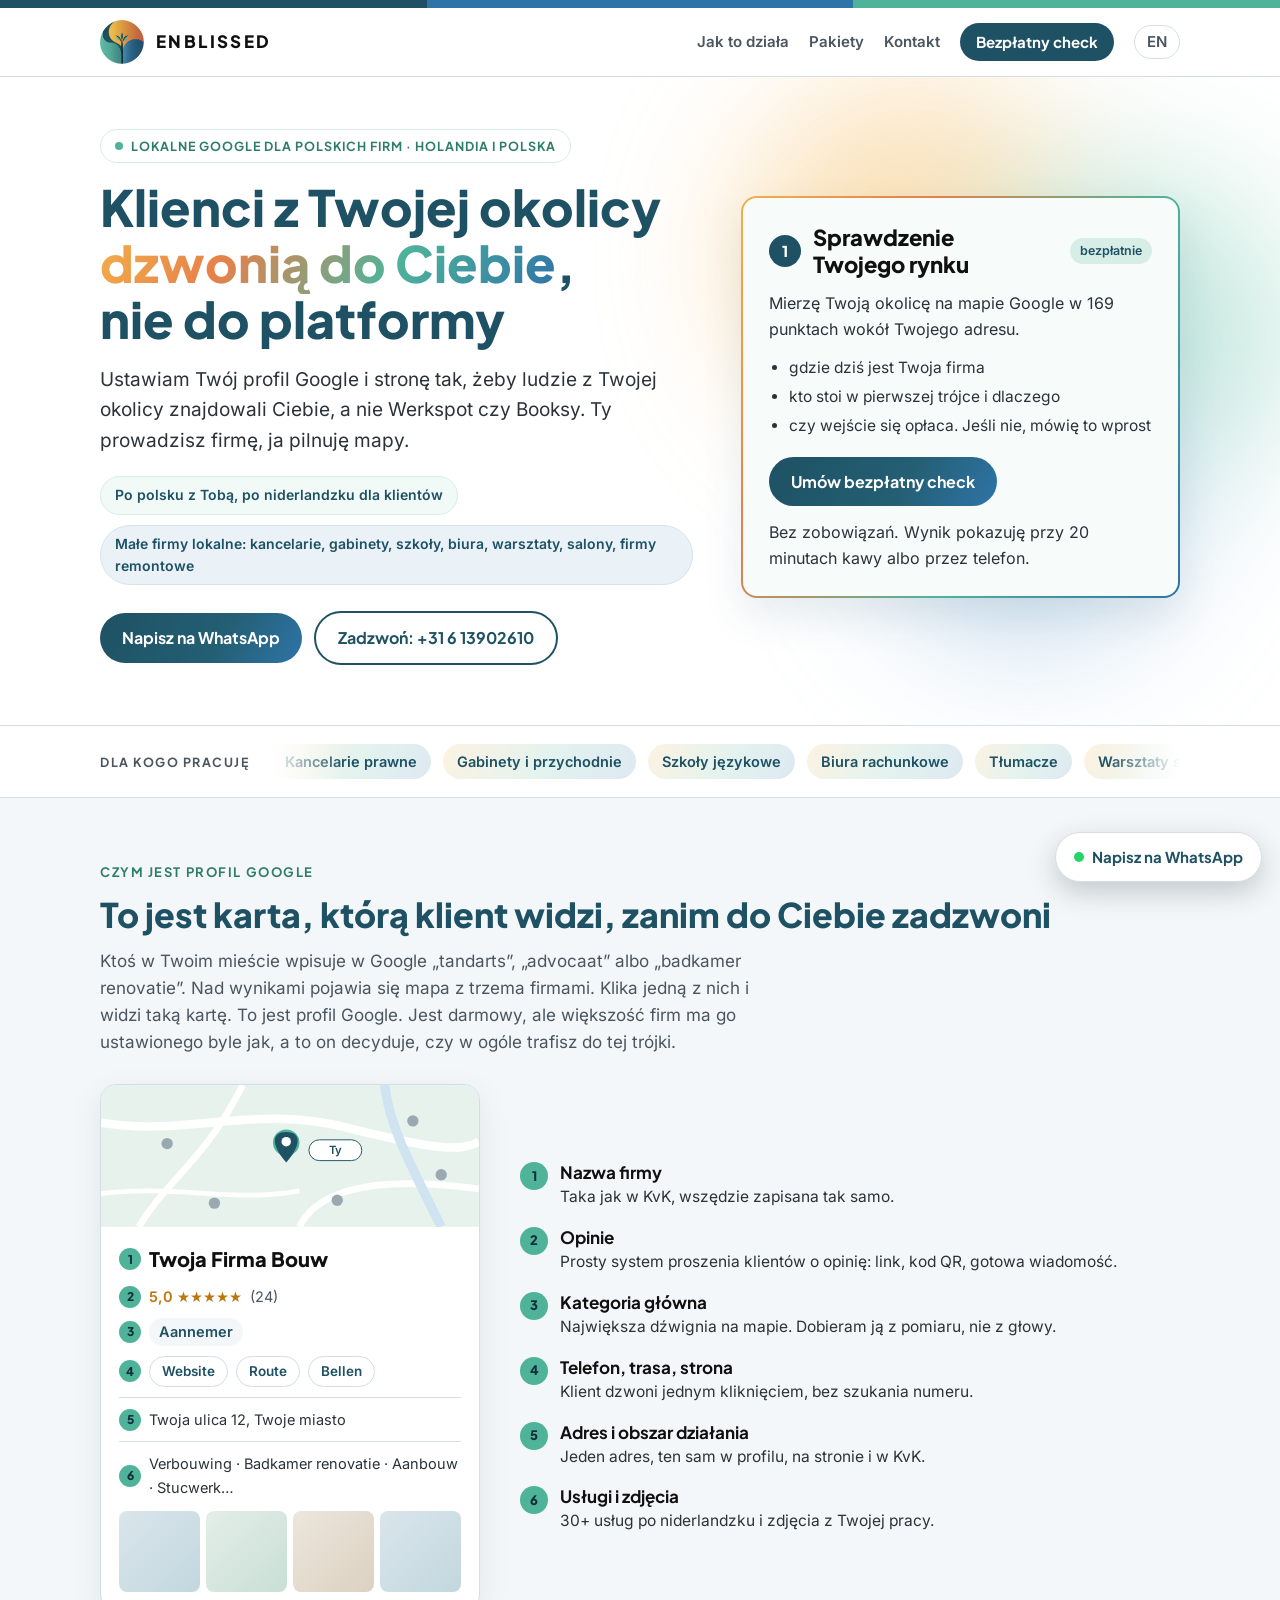
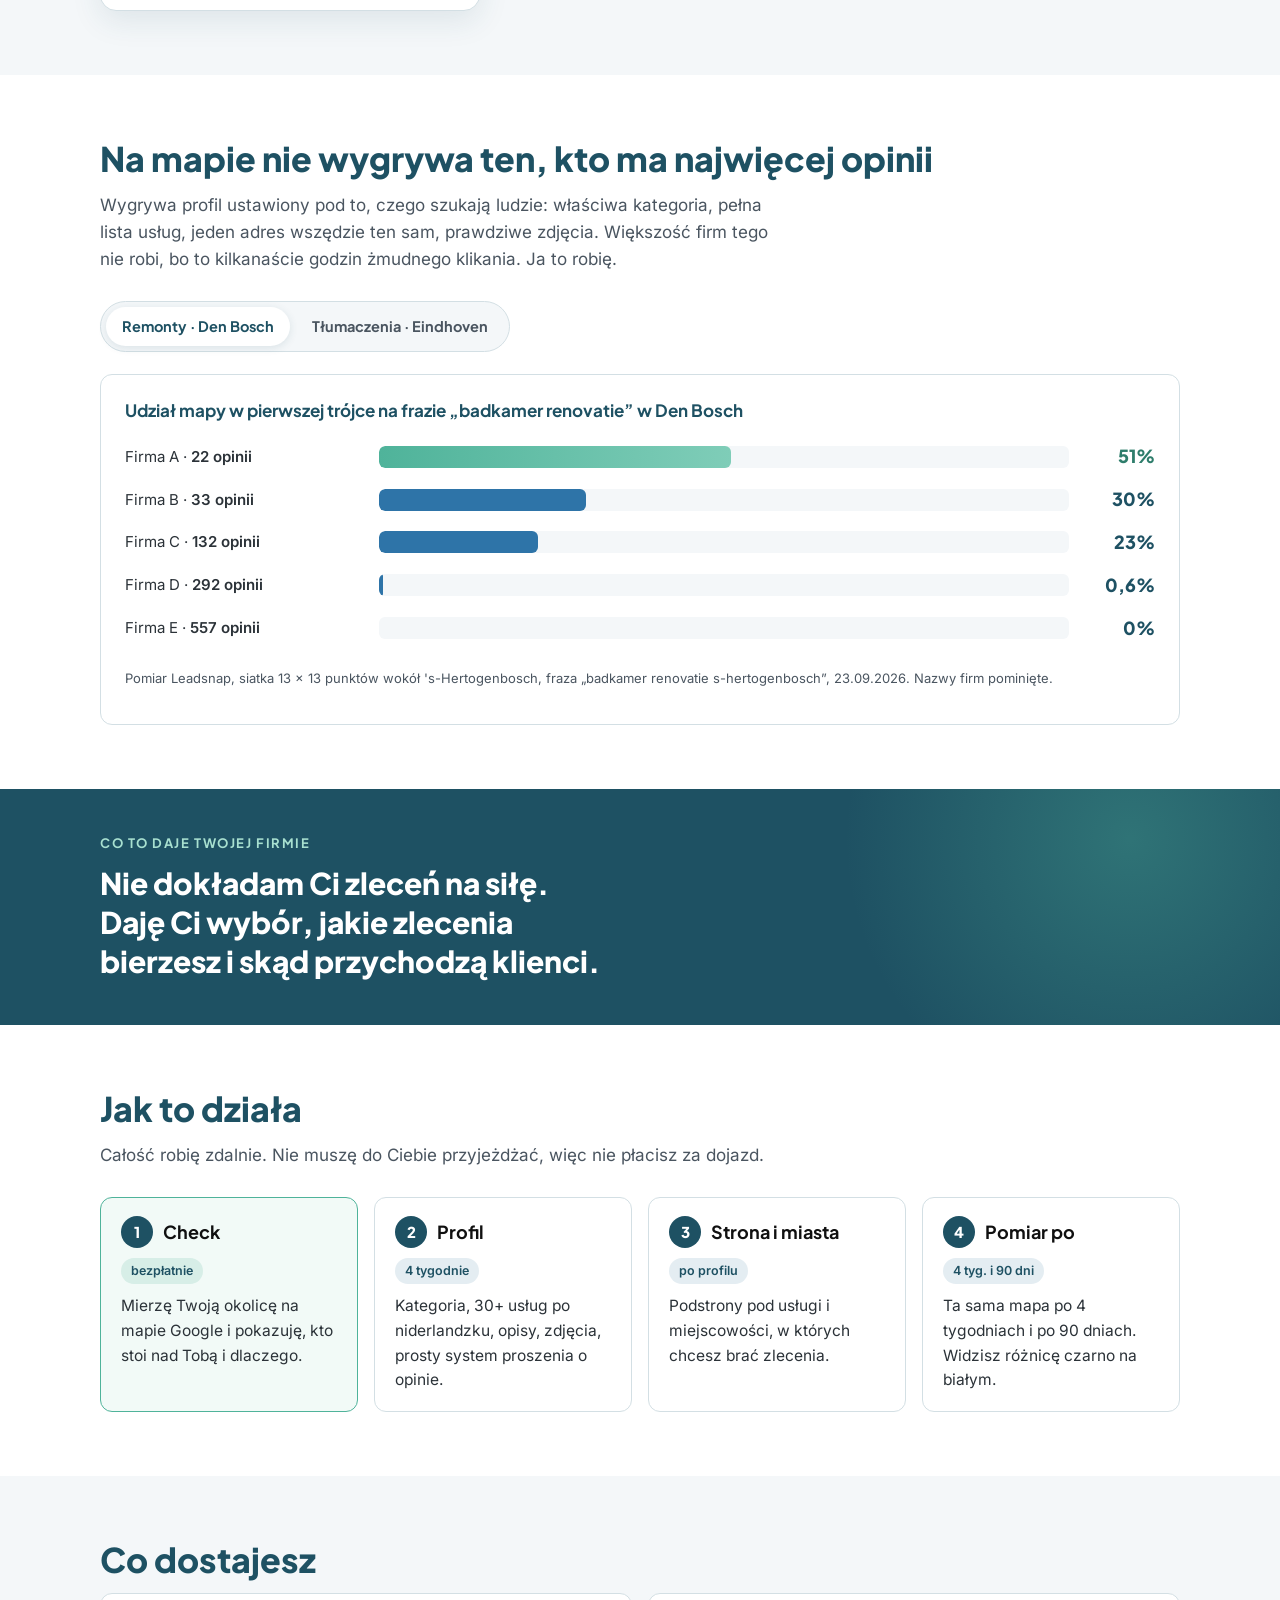
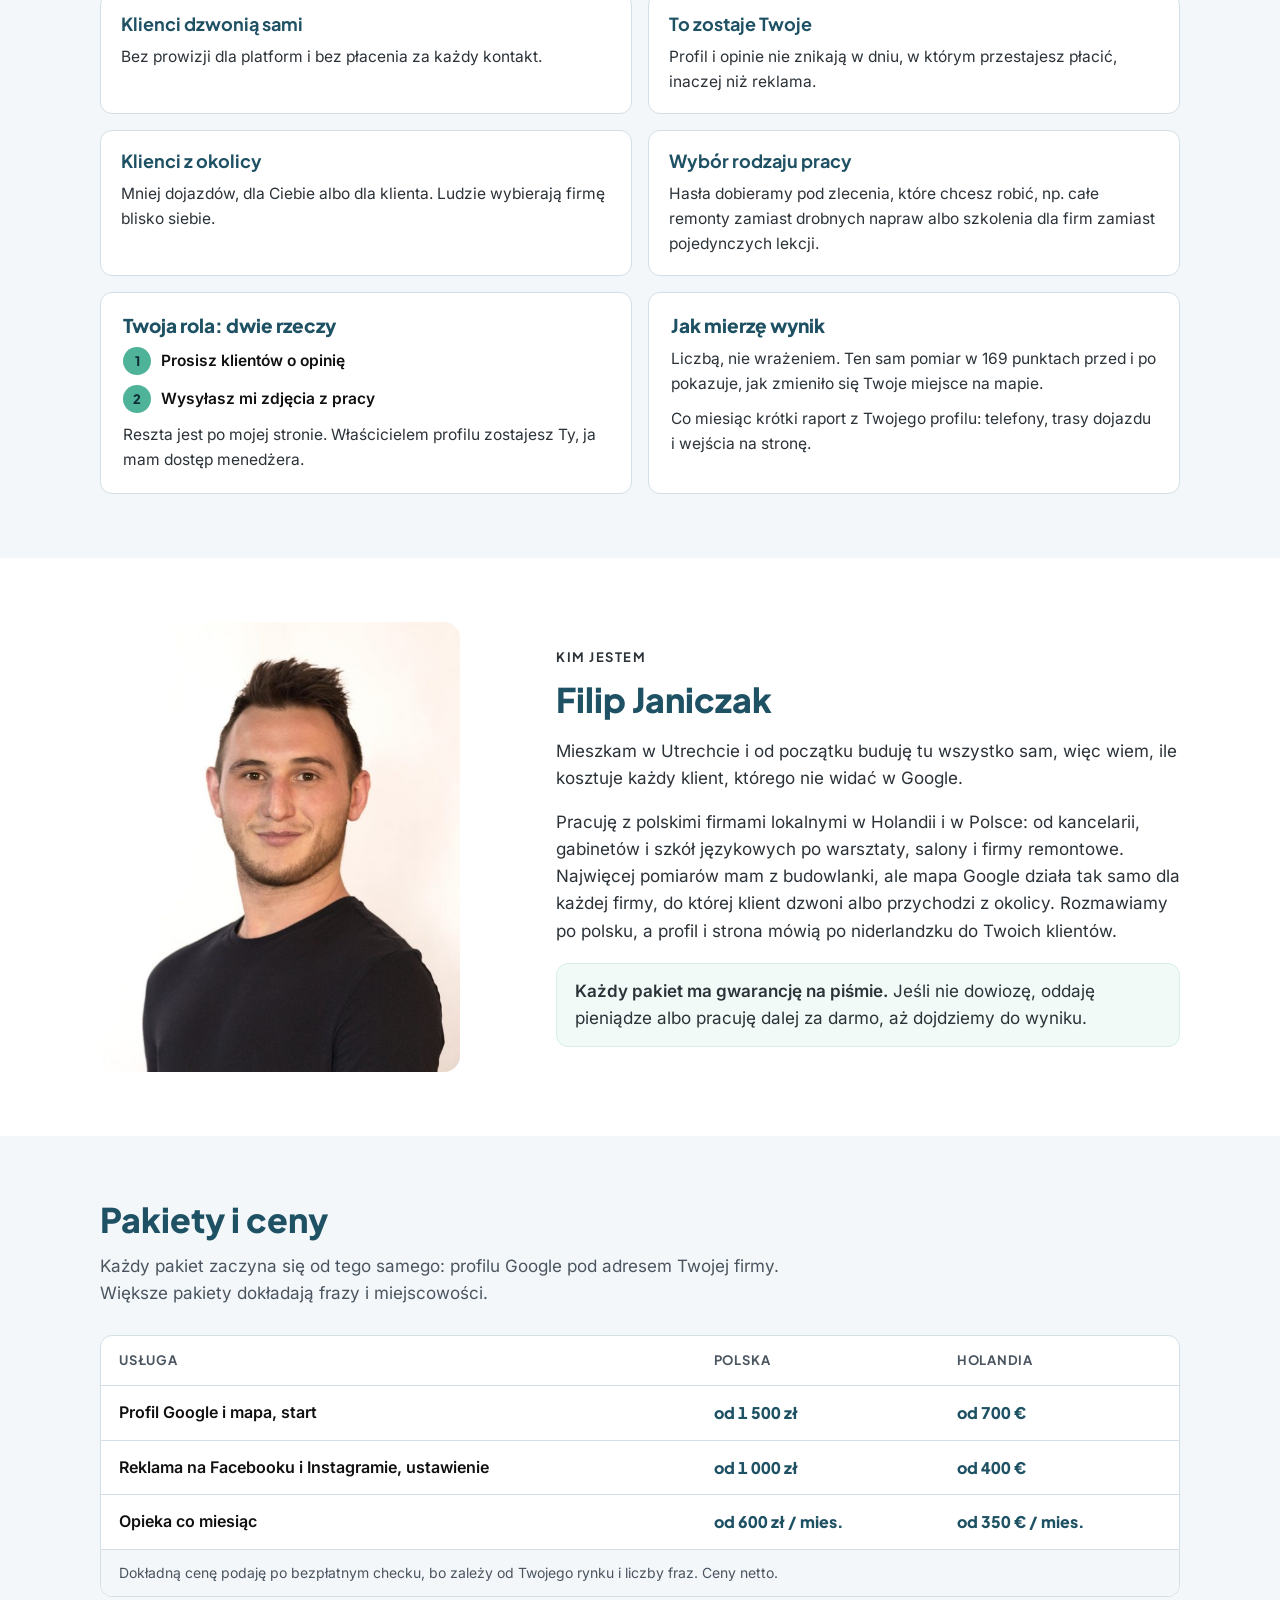
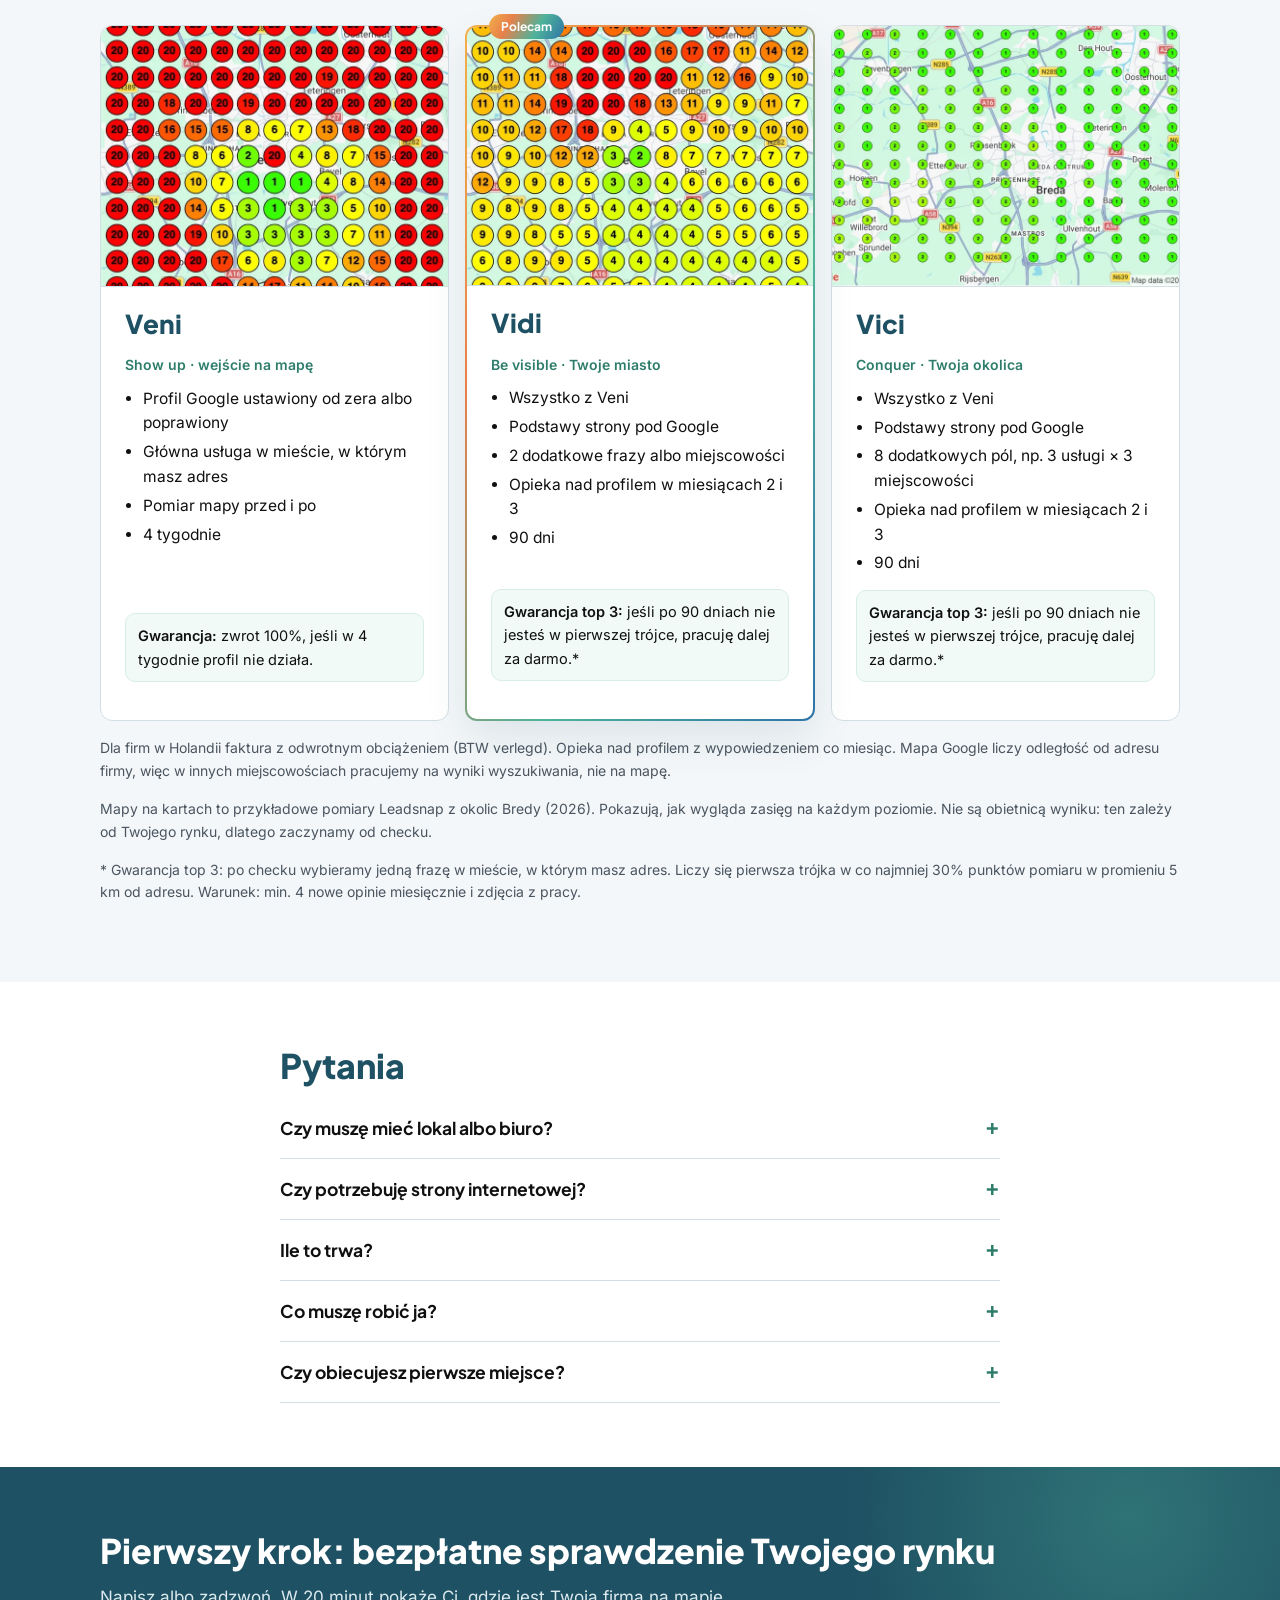
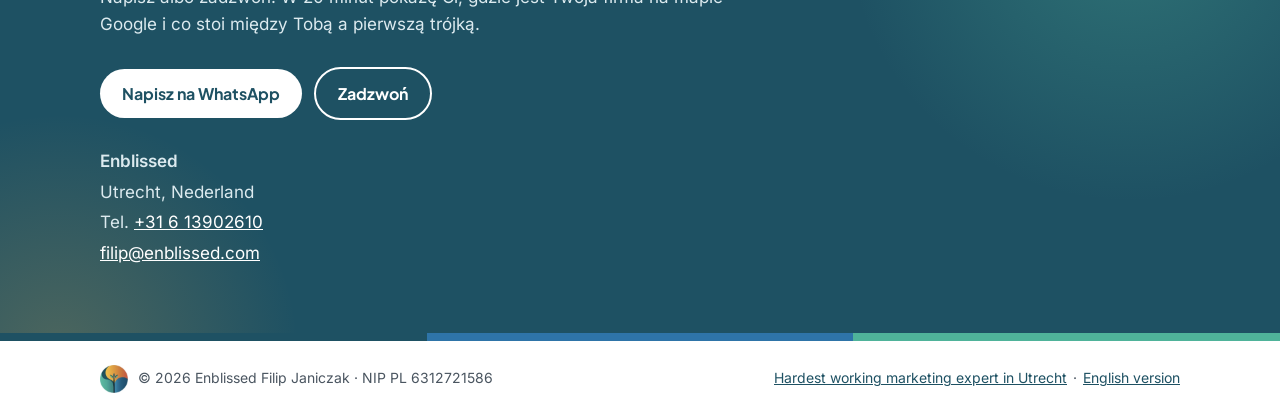
==== commit 94d07fac: "Ceny od: Polska i Holandia, strona PL także dla firm w Polsce - Tabela cen od (PL: zł i €, EN: €) za" ====
--- a/index.html
+++ b/index.html
@@ -3,8 +3,8 @@
 <head>
 <meta charset="utf-8">
 <meta name="viewport" content="width=device-width, initial-scale=1">
-<title>Lokalne SEO Utrecht | Enblissed | szukasz kogoś, kto ustawi Twoją firmę w Google Maps? Profil Google i strona dla polskich firm lokalnych w Holandii: kancelarie, gabinety, szkoły, warsztaty, salony, firmy remontowe</title>
-<meta name="description" content="Klienci z Twojej okolicy dzwonią do Ciebie, nie do platformy. Ustawiam profil Google i stronę polskich firm lokalnych w Holandii, od kancelarii i gabinetów po warsztaty i firmy remontowe. Bezpłatny check Twojego rynku. Cała Holandia, zdalnie.">
+<title>Lokalne SEO Utrecht | Enblissed | szukasz kogoś, kto ustawi Twoją firmę w Google Maps? Profil Google i strona dla polskich firm lokalnych w Holandii i w Polsce: kancelarie, gabinety, szkoły, warsztaty, salony, firmy remontowe</title>
+<meta name="description" content="Klienci z Twojej okolicy dzwonią do Ciebie, nie do platformy. Ustawiam profil Google i stronę polskich firm lokalnych w Holandii i w Polsce, od kancelarii i gabinetów po warsztaty i firmy remontowe. Bezpłatny check Twojego rynku. Cała Holandia, zdalnie.">
 <link rel="canonical" href="https://enblissed.com/">
 <link rel="alternate" hreflang="pl" href="https://enblissed.com/">
 <link rel="alternate" hreflang="en" href="https://enblissed.com/en/">
@@ -17,7 +17,7 @@
 <link rel="preload" href="/fonts/inter-latin-400-normal.woff2" as="font" type="font/woff2" crossorigin>
 <link rel="stylesheet" href="/styles.css">
 <meta property="og:title" content="Enblissed · Klienci z okolicy dzwonią do Ciebie, nie do platformy">
-<meta property="og:description" content="Profil Google i strona dla polskich firm lokalnych w Holandii. Bezpłatny check Twojego rynku.">
+<meta property="og:description" content="Profil Google i strona dla polskich firm lokalnych w Holandii i w Polsce. Bezpłatny check Twojego rynku.">
 <meta property="og:url" content="https://enblissed.com/">
 <meta property="og:type" content="website">
 <meta property="og:image" content="https://enblissed.com/img/logo.webp">
@@ -32,10 +32,10 @@
   "email": "filip@enblissed.com",
   "address": {"@type": "PostalAddress", "addressLocality": "Utrecht", "addressCountry": "NL"},
   "areaServed": {"@type": "Country", "name": "Nederland"},
-  "priceRange": "€700–€2650",
+  "priceRange": "od 600 zł / od 350 €",
   "founder": {"@type": "Person", "name": "Filip Janiczak"},
   "knowsLanguage": ["pl","en","nl"],
-  "description": "Lokalne SEO i profil Google dla polskich firm lokalnych w Holandii: kancelarie, gabinety, szkoły, biura, warsztaty, salony, firmy remontowe."
+  "description": "Lokalne SEO i profil Google dla polskich firm lokalnych w Holandii i w Polsce: kancelarie, gabinety, szkoły, biura, warsztaty, salony, firmy remontowe."
 }
 </script>
 <script type="application/ld+json">
@@ -73,7 +73,7 @@
   <div class="glow" aria-hidden="true"><span></span><span></span><span></span></div>
   <div class="wrap">
     <div>
-      <p class="badge">Lokalne Google dla polskich firm · cała Holandia, zdalnie</p>
+      <p class="badge">Lokalne Google dla polskich firm · Holandia i Polska</p>
       <h1>Klienci z Twojej okolicy <span class="grad-text">dzwonią do Ciebie</span>, nie do platformy</h1>
       <p class="lede">Ustawiam Twój profil Google i stronę tak, żeby ludzie z Twojej okolicy znajdowali Ciebie, a nie Werkspot czy Booksy. Ty prowadzisz firmę, ja pilnuję mapy.</p>
       <ul class="chips">
@@ -248,7 +248,7 @@
       <p class="eyebrow">Kim jestem</p>
       <h2>Filip Janiczak</h2>
       <p>Mieszkam w Utrechcie i od początku buduję tu wszystko sam, więc wiem, ile kosztuje każdy klient, którego nie widać w Google.</p>
-      <p>Pracuję z polskimi firmami lokalnymi w całej Holandii: od kancelarii, gabinetów i szkół językowych po warsztaty, salony i firmy remontowe. Najwięcej pomiarów mam z budowlanki, ale mapa Google działa tak samo dla każdej firmy, do której klient dzwoni albo przychodzi z okolicy. Rozmawiamy po polsku, a profil i strona mówią po niderlandzku do Twoich klientów.</p>
+      <p>Pracuję z polskimi firmami lokalnymi w Holandii i w Polsce: od kancelarii, gabinetów i szkół językowych po warsztaty, salony i firmy remontowe. Najwięcej pomiarów mam z budowlanki, ale mapa Google działa tak samo dla każdej firmy, do której klient dzwoni albo przychodzi z okolicy. Rozmawiamy po polsku, a profil i strona mówią po niderlandzku do Twoich klientów.</p>
       <p class="honest"><strong>Każdy pakiet ma gwarancję na piśmie.</strong> Jeśli nie dowiozę, oddaję pieniądze albo pracuję dalej za darmo, aż dojdziemy do wyniku.</p>
     </div>
   </div>
@@ -256,14 +256,24 @@
 
 <section id="pakiety" class="alt">
   <div class="wrap">
-    <h2>Pakiety</h2>
+    <h2>Pakiety i ceny</h2>
     <p class="sub">Każdy pakiet zaczyna się od tego samego: profilu Google pod adresem Twojej firmy. Większe pakiety dokładają frazy i miejscowości.</p>
+    <div class="pricetable reveal" role="region" aria-label="Ceny od">
+      <table>
+        <thead><tr><th scope="col">Usługa</th><th scope="col">Polska</th><th scope="col">Holandia</th></tr></thead>
+        <tbody>
+          <tr><th scope="row">Profil Google i mapa, start</th><td>od 1 500 zł</td><td>od 700 €</td></tr>
+          <tr><th scope="row">Reklama na Facebooku i Instagramie, ustawienie</th><td>od 1 000 zł</td><td>od 400 €</td></tr>
+          <tr><th scope="row">Opieka co miesiąc</th><td>od 600 zł / mies.</td><td>od 350 € / mies.</td></tr>
+        </tbody>
+      </table>
+      <p class="pt-foot">Dokładną cenę podaję po bezpłatnym checku, bo zależy od Twojego rynku i liczby fraz. Ceny netto.</p>
+    </div>
     <div class="plans reveal">
       <article class="plan">
         <img class="plan-map" src="/img/mapa-veni.webp" alt="Przykładowa heatmapa: zielone punkty tylko w centrum, wokół adresu firmy" width="720" height="540" loading="lazy">
         <p class="name">Veni</p>
         <p class="tag">Show up · wejście na mapę</p>
-        <p class="price">700 € <small>jednorazowo</small></p>
         <ul>
           <li>Profil Google ustawiony od zera albo poprawiony</li>
           <li>Główna usługa w mieście, w którym masz adres</li>
@@ -276,7 +286,6 @@
         <img class="plan-map" src="/img/mapa-vidi.webp" alt="Przykładowa heatmapa: dobre pozycje w większej części miasta" width="720" height="540" loading="lazy">
         <p class="name">Vidi</p>
         <p class="tag">Be visible · Twoje miasto</p>
-        <p class="price">1 790 € <small>400 € na start + 2 × 695 €</small></p>
         <ul>
           <li>Wszystko z Veni</li>
           <li>Podstawy strony pod Google</li>
@@ -290,7 +299,6 @@
         <img class="plan-map" src="/img/mapa-vici.webp" alt="Przykładowa heatmapa: pierwsza trójka w całej okolicy" width="720" height="540" loading="lazy">
         <p class="name">Vici</p>
         <p class="tag">Conquer · Twoja okolica</p>
-        <p class="price">2 650 € <small>albo 3 × 884 €</small></p>
         <ul>
           <li>Wszystko z Veni</li>
           <li>Podstawy strony pod Google</li>
@@ -301,7 +309,7 @@
         <p class="g"><strong>Gwarancja top 3:</strong> jeśli po 90 dniach nie jesteś w pierwszej trójce, pracuję dalej za darmo.*</p>
       </article>
     </div>
-    <p class="note">Ceny netto, faktura bez VAT (odwrotne obciążenie / BTW verlegd). Po pakiecie opieka nad profilem od 350 € miesięcznie, z wypowiedzeniem co miesiąc. Mapa Google liczy odległość od adresu firmy, więc w innych miejscowościach pracujemy na wyniki wyszukiwania, nie na mapę.</p>
+    <p class="note">Dla firm w Holandii faktura z odwrotnym obciążeniem (BTW verlegd). Opieka nad profilem z wypowiedzeniem co miesiąc. Mapa Google liczy odległość od adresu firmy, więc w innych miejscowościach pracujemy na wyniki wyszukiwania, nie na mapę.</p>
     <p class="note">Mapy na kartach to przykładowe pomiary Leadsnap z okolic Bredy (2026). Pokazują, jak wygląda zasięg na każdym poziomie. Nie są obietnicą wyniku: ten zależy od Twojego rynku, dlatego zaczynamy od checku.</p>
     <p class="note">* Gwarancja top 3: po checku wybieramy jedną frazę w mieście, w którym masz adres. Liczy się pierwsza trójka w co najmniej 30% punktów pomiaru w promieniu 5 km od adresu. Warunek: min. 4 nowe opinie miesięcznie i zdjęcia z pracy.</p>
   </div>
--- a/styles.css
+++ b/styles.css
@@ -317,3 +317,14 @@
   .btn:hover,.card:hover,.plan:hover{transform:none}
 }
 .bars[hidden]{display:none}
+
+/* Ceny od (25.11.2026) */
+.pricetable{overflow-x:auto;margin:8px 0 28px;border:1px solid var(--line);border-radius:var(--radius);background:var(--bg)}
+.pricetable table{width:100%;border-collapse:collapse;font-size:16px}
+.pricetable th,.pricetable td{padding:14px 18px;text-align:left;border-bottom:1px solid var(--line)}
+.pricetable thead th{font-family:var(--head);font-size:13px;letter-spacing:.06em;text-transform:uppercase;color:var(--mute);font-weight:700}
+.pricetable tbody th{font-weight:600;color:var(--fg)}
+.pricetable td{font-family:var(--head);font-weight:800;color:var(--navy);white-space:nowrap;font-variant-numeric:tabular-nums}
+.pricetable tbody tr:last-child th,.pricetable tbody tr:last-child td{border-bottom:0}
+.pricetable .pt-foot{margin:0;padding:12px 18px;font-size:14px;color:var(--mute);border-top:1px solid var(--line);background:var(--bg-alt)}
+@media (max-width:560px){.pricetable th,.pricetable td{padding:10px 8px}.pricetable table{font-size:14px}.pricetable td{white-space:normal}.pricetable thead th{font-size:11px;letter-spacing:.04em}}
